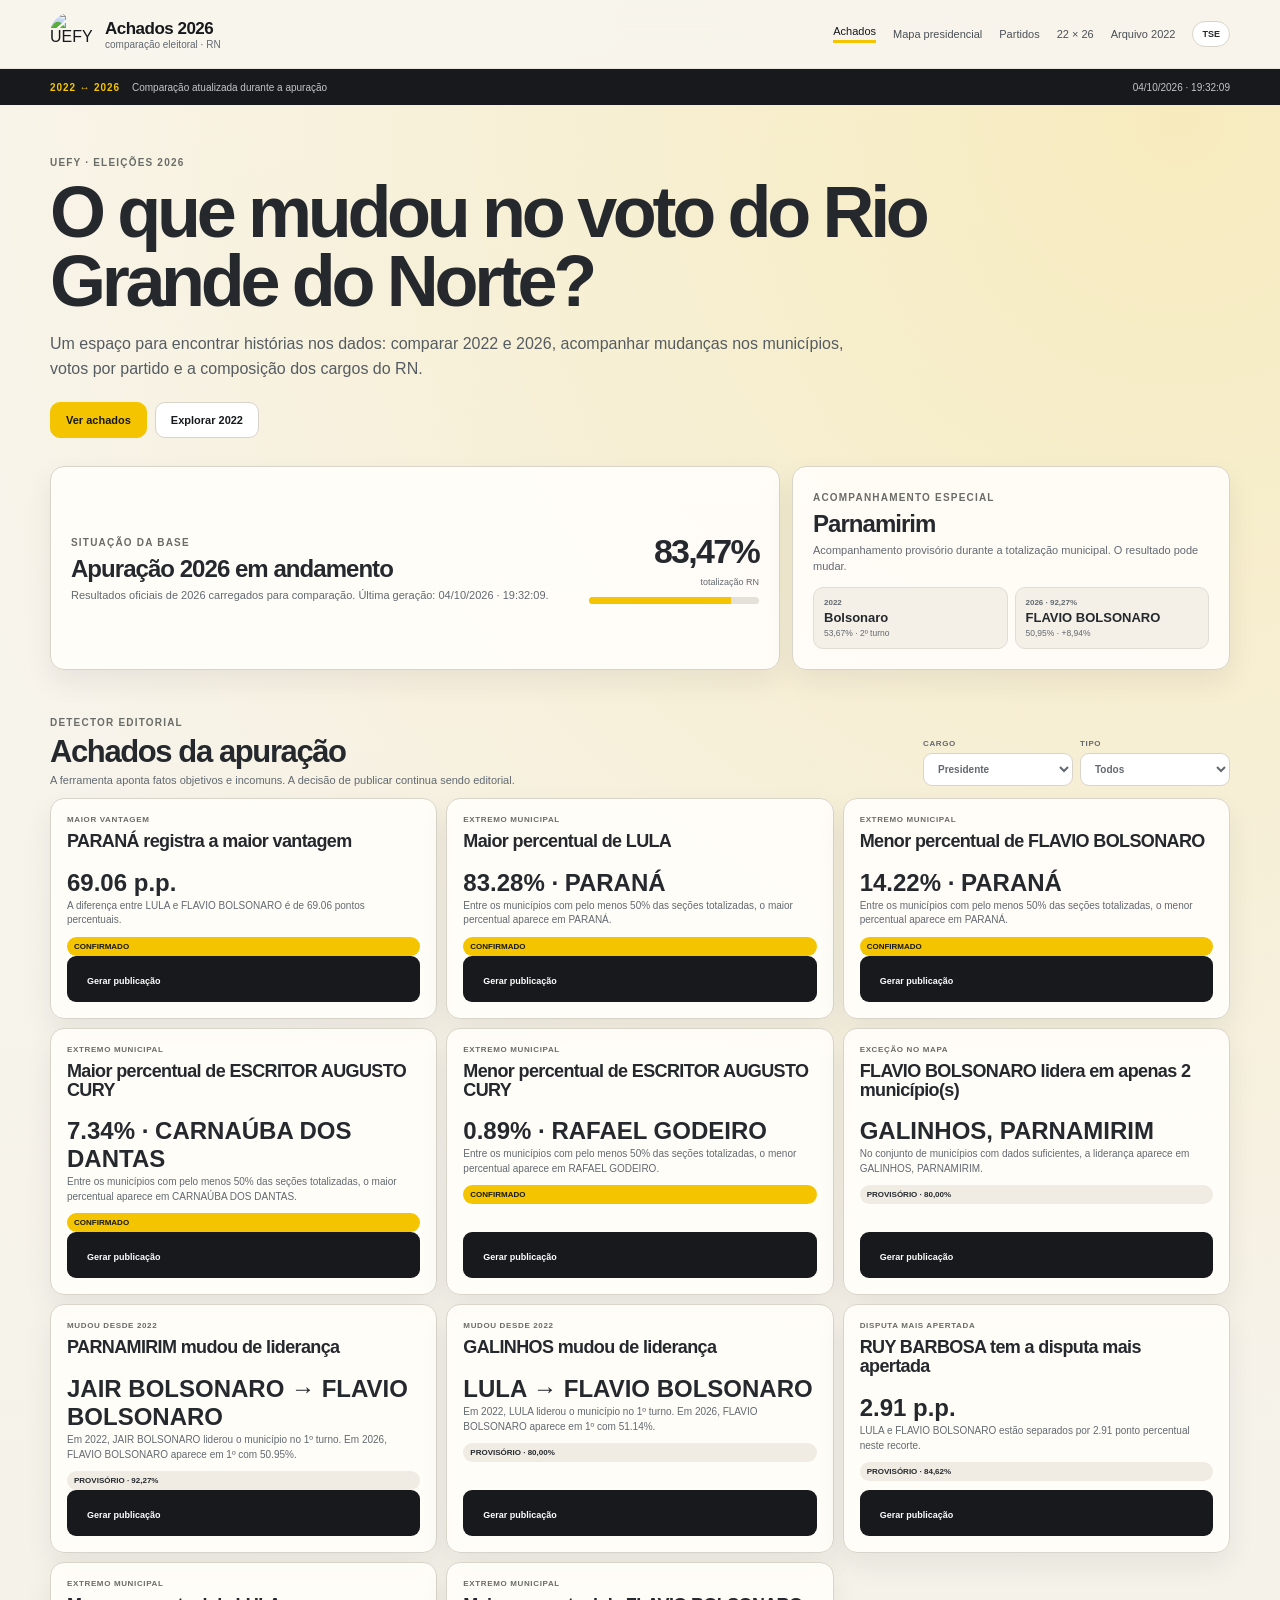
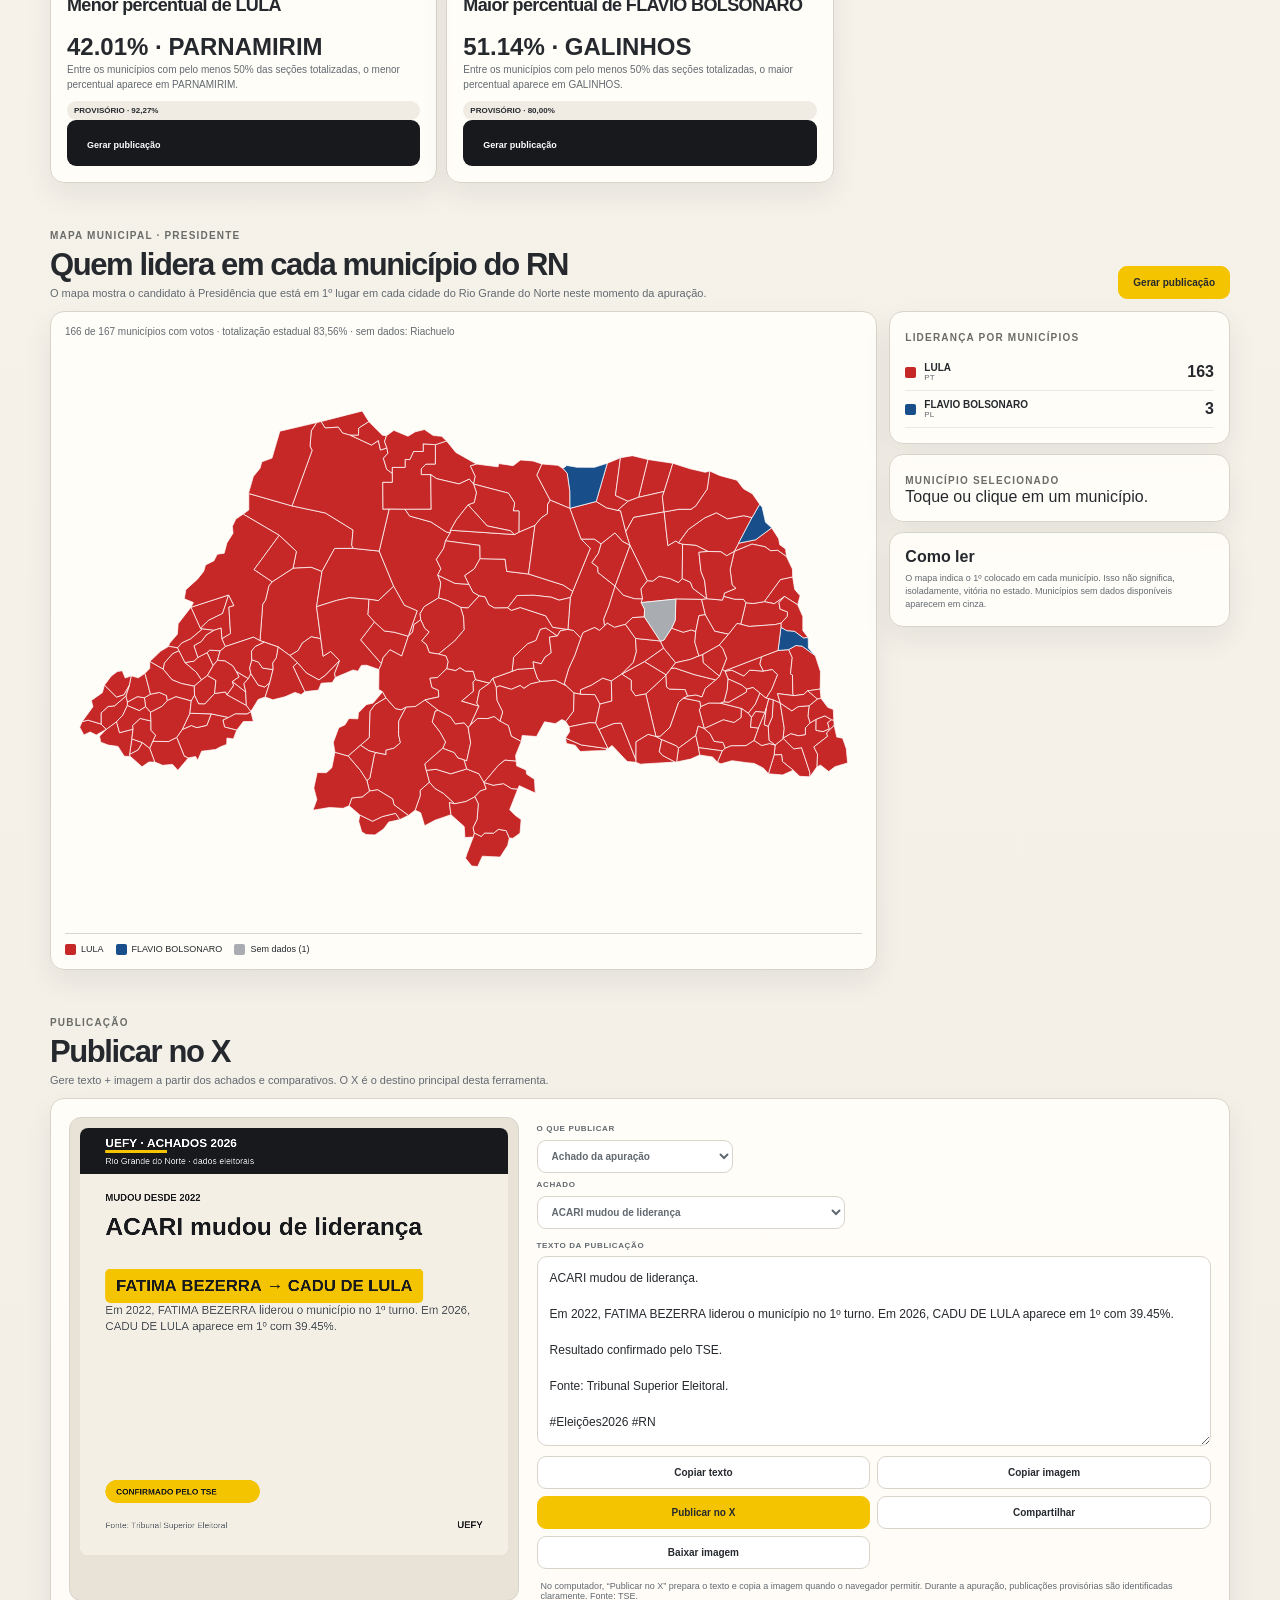
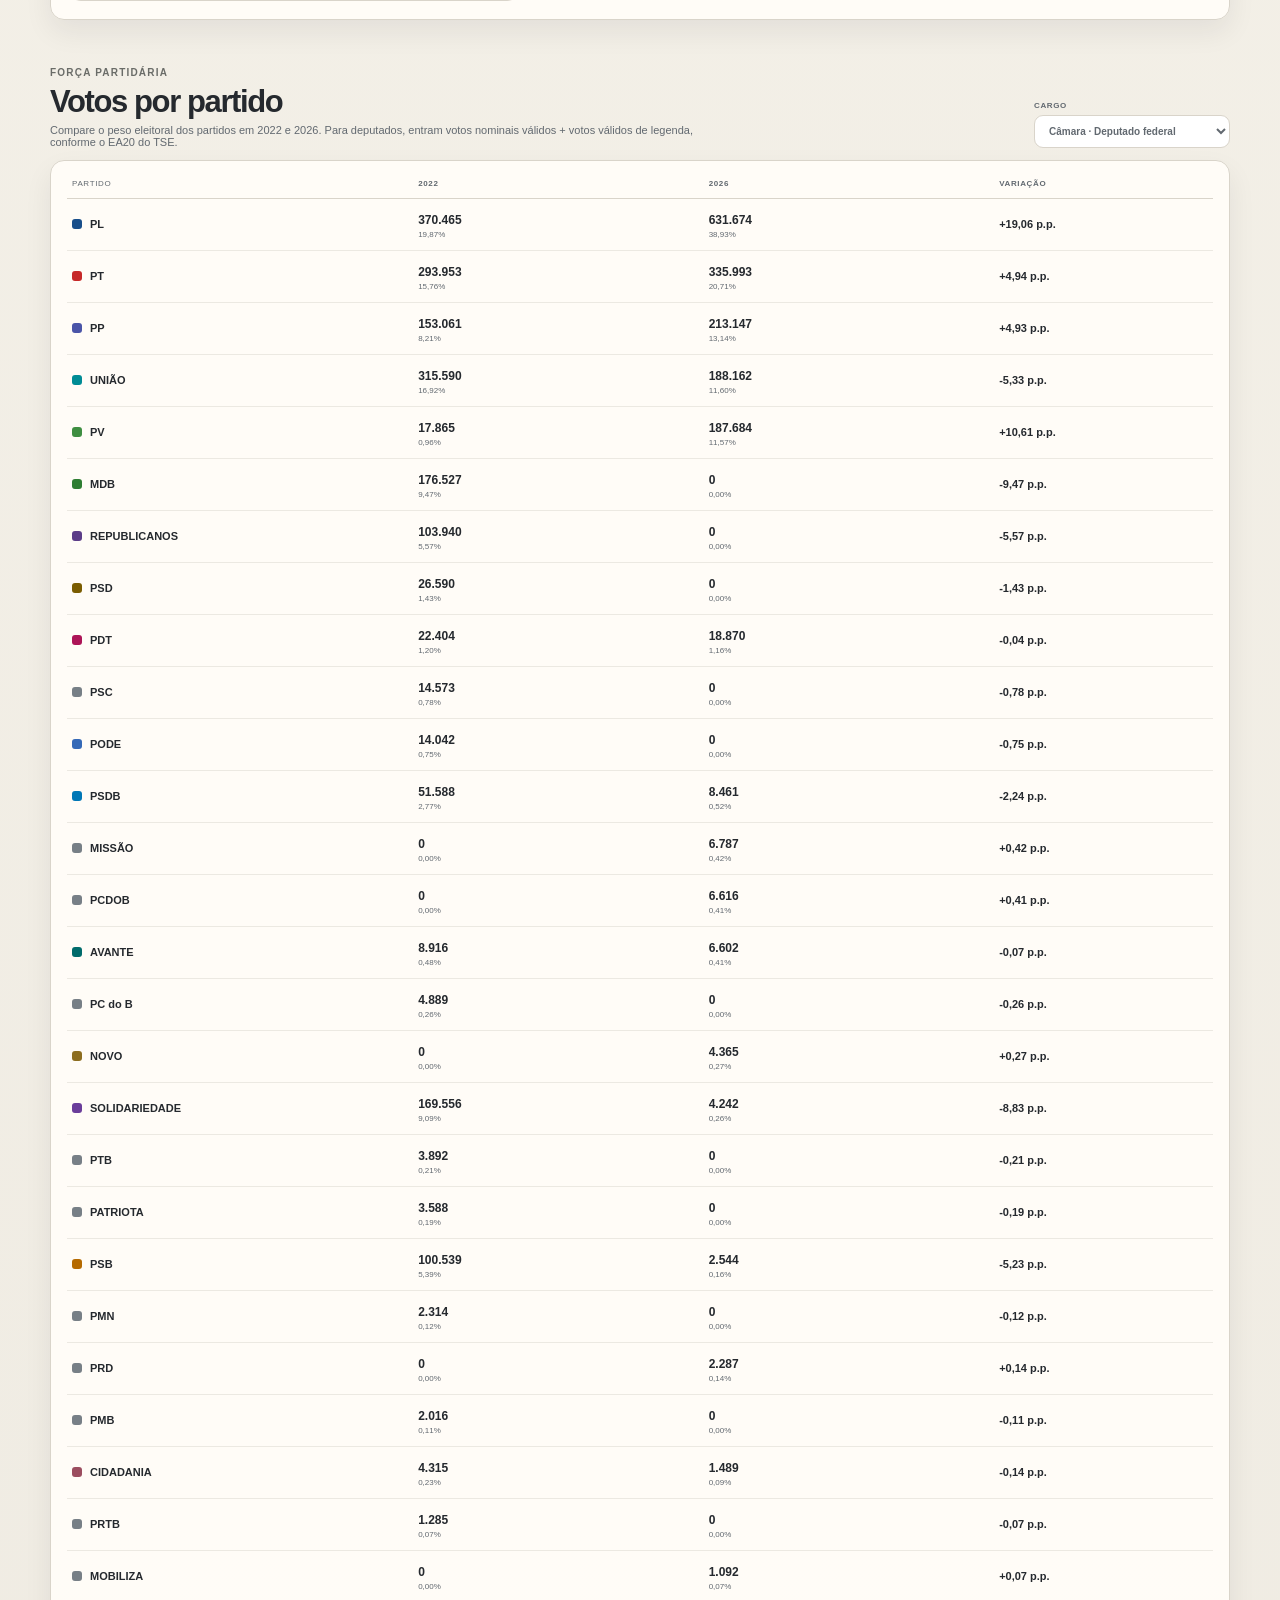
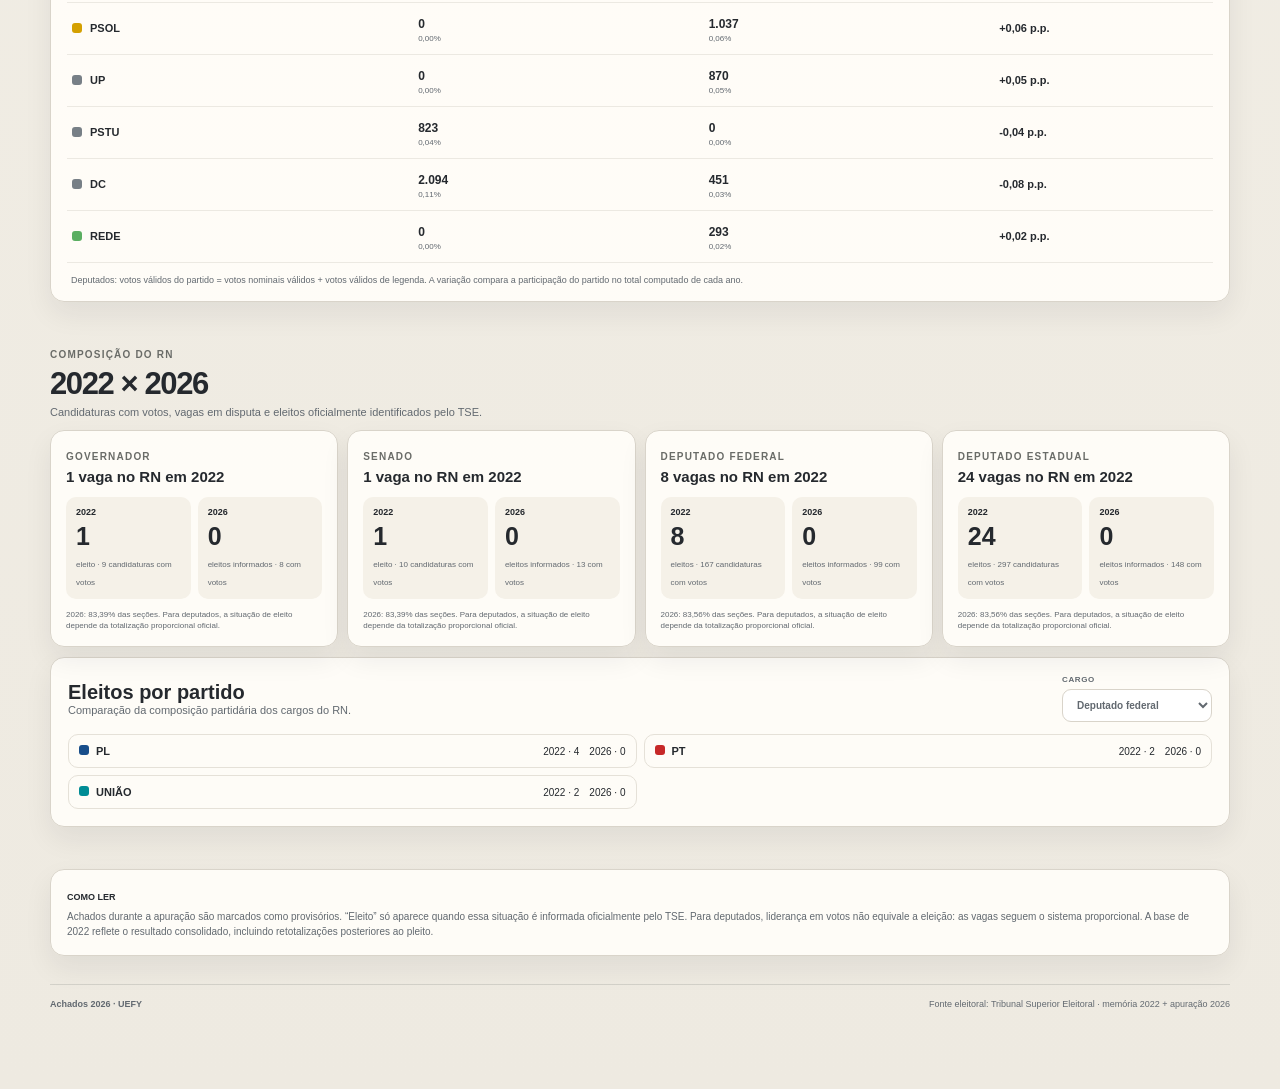
==== index.html @ 6134142a "Atualiza versão da correção do mapa presidencial" ====
<!doctype html><html lang="pt-BR"><head><meta charset="utf-8"><meta name="viewport" content="width=device-width,initial-scale=1,viewport-fit=cover"><meta name="theme-color" content="#f5c400"><title>Achados 2026 | UEFY</title><link rel="stylesheet" href="achados.css?v=20261004-1939"></head><body>
<header class="topbar"><div class="wrap topbar-inner"><a class="brand" href="index.html"><img src="https://uefyerryeni.github.io/uefyerryeni-logo.png" alt="UEFY"><span><strong>Achados 2026</strong><small>comparação eleitoral · RN</small></span></a><nav><a class="active" href="#achados">Achados</a><a href="#mapa-presidente">Mapa presidencial</a><a href="#partidos">Partidos</a><a href="#comparar">22 × 26</a><a href="arquivo-2022.html">Arquivo 2022</a><span class="official">TSE</span></nav></div></header>
<div class="live-strip"><div class="wrap"><b>2022 ↔ 2026</b><span id="liveStripText">Memória eleitoral + resultados oficiais de 2026</span><span id="liveStamp">Aguardando apuração</span></div></div>
<main>
<section class="hero"><div class="wrap"><div class="eyebrow">UEFY · ELEIÇÕES 2026</div><h1>O que mudou no voto do Rio Grande do Norte?</h1><p>Um espaço para encontrar histórias nos dados: comparar 2022 e 2026, acompanhar mudanças nos municípios, votos por partido e a composição dos cargos do RN.</p><div class="hero-actions"><a class="primary" href="#achados">Ver achados</a><a href="arquivo-2022.html">Explorar 2022</a></div></div></section>
<section class="wrap status-grid"><article class="card status-main"><div><span class="kicker">SITUAÇÃO DA BASE</span><h2 id="statusTitle">Preparado para a apuração</h2><p id="statusText">Os dados de 2022 já estão disponíveis. A camada de 2026 será preenchida automaticamente com a divulgação oficial do TSE.</p></div><div class="progress-box"><strong id="progressValue">0%</strong><span>totalização RN</span><i><b id="progressBar"></b></i></div></article><article class="card parnamirim"><span class="kicker">ACOMPANHAMENTO ESPECIAL</span><h2>Parnamirim</h2><p id="parnamirimText">Em 2022, foi a exceção no mapa presidencial do RN. Em 2026, este painel vai mostrar automaticamente se o padrão mudou.</p><div id="parnamirimCompare" class="mini-compare"><span><b>2022</b><strong>Bolsonaro</strong><small>53,67% · 2º turno</small></span><span><b>2026</b><strong>—</strong><small>Aguardando votos</small></span></div></article></section>
<section class="wrap section" id="achados"><div class="section-head"><div><span class="eyebrow">DETECTOR EDITORIAL</span><h2>Achados da apuração</h2><p>A ferramenta aponta fatos objetivos e incomuns. A decisão de publicar continua sendo editorial.</p></div><div class="controls"><label>Cargo<select id="findingOffice"><option value="pres">Presidente</option><option value="gov">Governador</option></select></label><label>Tipo<select id="findingType"><option value="all">Todos</option><option value="change">Mudou desde 2022</option><option value="exception">Exceção</option><option value="closest">Mais apertada</option><option value="widest">Maior vantagem</option><option value="extreme">Extremos</option></select></label></div></div><div id="findings" class="findings"><article class="card empty"><b>Os achados de 2026 aparecem aqui a partir da apuração.</b><span>Enquanto isso, o arquivo de 2022 permanece disponível para exploração.</span></article></div></section>
<section class="wrap section" id="mapa-presidente"><div class="section-head"><div><span class="eyebrow">MAPA MUNICIPAL · PRESIDENTE</span><h2>Quem lidera em cada município do RN</h2><p>O mapa mostra o candidato à Presidência que está em 1º lugar em cada cidade do Rio Grande do Norte neste momento da apuração.</p></div><button id="publishPresidentMap" class="map-publish-btn">Gerar publicação</button></div><div class="pres-map-layout"><article class="card pres-map-card"><div id="presMapStatus" class="pres-map-status">Carregando dados municipais do TSE…</div><svg id="presidentRnMap" viewBox="0 0 760 560" aria-label="Mapa presidencial por município do Rio Grande do Norte"></svg><div id="presMapLegend" class="pres-map-legend"></div></article><aside class="pres-map-side"><article class="card"><span class="kicker">LIDERANÇA POR MUNICÍPIOS</span><div id="presMunicipalityCounts" class="pres-counts"></div></article><article class="card"><span class="kicker">MUNICÍPIO SELECIONADO</span><div id="presMunicipalityDetail" class="pres-detail">Toque ou clique em um município.</div></article><article class="card pres-note"><b>Como ler</b><p>O mapa indica o 1º colocado em cada município. Isso não significa, isoladamente, vitória no estado. Municípios sem dados disponíveis aparecem em cinza.</p></article></aside></div></section><section class="wrap section" id="publicar"><div class="section-head"><div><span class="eyebrow">PUBLICAÇÃO</span><h2>Publicar no X</h2><p>Gere texto + imagem a partir dos achados e comparativos. O X é o destino principal desta ferramenta.</p></div></div><div class="card publish-panel"><div class="publish-preview"><canvas id="findingCanvas" width="1080" height="1080"></canvas></div><div class="publish-editor"><label class="solo-control">O que publicar<select id="publishKind"><option value="finding">Achado da apuração</option><option value="presmap">Mapa · Presidente por município</option><option value="party">Votos por partido</option><option value="office">2022 × 2026</option><option value="elected">Eleitos por partido</option></select></label><label class="solo-control publish-source" id="publishFindingField">Achado<select id="publishFinding"><option value="">Aguardando achados de 2026</option></select></label><label class="solo-control publish-source" id="publishPartyField" hidden>Partido<select id="publishParty"></select></label><label class="solo-control publish-source" id="publishOfficeField" hidden>Cargo<select id="publishOffice"><option value="gov">Governador</option><option value="sen">Senado</option><option value="depf">Deputado federal</option><option value="depe">Deputado estadual</option></select></label><label class="solo-control publish-source" id="publishElectedField" hidden>Partido<select id="publishElectedParty"></select></label><label class="publish-label">Texto da publicação<textarea id="findingPostText" readonly>Aguardando um achado oficial de 2026.</textarea></label><div class="publish-actions"><button id="copyFindingText">Copiar texto</button><button id="copyFindingImage">Copiar imagem</button><button class="primary" id="openFindingX">Publicar no X</button><button id="shareFinding">Compartilhar</button><button id="downloadFindingImage">Baixar imagem</button></div><p class="method">No computador, “Publicar no X” prepara o texto e copia a imagem quando o navegador permitir. Durante a apuração, publicações provisórias são identificadas claramente. Fonte: TSE.</p></div></div></section>
<section class="wrap section" id="partidos"><div class="section-head"><div><span class="eyebrow">FORÇA PARTIDÁRIA</span><h2>Votos por partido</h2><p>Compare o peso eleitoral dos partidos em 2022 e 2026. Para deputados, entram votos nominais válidos + votos válidos de legenda, conforme o EA20 do TSE.</p></div><label class="solo-control">Cargo<select id="partyOffice"><option value="depf">Câmara · Deputado federal</option><option value="depe">Assembleia · Deputado estadual</option><option value="sen">Senado</option><option value="gov">Governador</option></select></label></div><div class="card party-panel"><div class="year-head"><span>PARTIDO</span><b>2022</b><b>2026</b><b>VARIAÇÃO</b></div><div id="partyRows" class="party-rows"><div class="loading">Carregando base histórica…</div></div><p class="method" id="partyMethod">Para cargos proporcionais, a comparação usa votos válidos do partido: nominais + legenda. Para cargos majoritários, soma os votos das candidaturas do partido.</p></div></section>
<section class="wrap section" id="comparar"><div class="section-head"><div><span class="eyebrow">COMPOSIÇÃO DO RN</span><h2>2022 × 2026</h2><p>Candidaturas com votos, vagas em disputa e eleitos oficialmente identificados pelo TSE.</p></div></div><div id="officeCompare" class="office-grid"></div><div class="card elected-parties"><div class="section-head compact"><div><h3>Eleitos por partido</h3><p>Comparação da composição partidária dos cargos do RN.</p></div><label class="solo-control">Cargo<select id="electedOffice"><option value="depf">Deputado federal</option><option value="depe">Deputado estadual</option><option value="sen">Senado</option><option value="gov">Governador</option></select></label></div><div id="electedPartyRows" class="elected-rows"></div></div></section>
<section class="wrap section methodology"><div class="card"><b>COMO LER</b><p>Achados durante a apuração são marcados como provisórios. “Eleito” só aparece quando essa situação é informada oficialmente pelo TSE. Para deputados, liderança em votos não equivale a eleição: as vagas seguem o sistema proporcional. A base de 2022 reflete o resultado consolidado, incluindo retotalizações posteriores ao pleito.</p></div></section>
</main><footer><div class="wrap"><strong>Achados 2026 · UEFY</strong><span>Fonte eleitoral: Tribunal Superior Eleitoral · memória 2022 + apuração 2026</span></div></footer><nav class="mobile-dock"><a href="#achados">Achados</a><a href="#mapa-presidente">Mapa</a><a href="#publicar">Publicar</a><a href="#partidos">Partidos</a><a href="#comparar">22×26</a></nav><button id="toTop" class="to-top">↑</button><script src="achados.js?v=20261004-1952"></script></body></html>
---- achados.css ----
:root{--yellow:#f5c400;--ink:#17191c;--text:#25292e;--muted:#626970;--bg:#eeeae1;--surface:#fffdf8;--soft:#f6f2e9;--rule:#d9d4ca;--shadow:0 12px 28px rgba(25,31,38,.07);--radius:14px}*{box-sizing:border-box}html{scroll-behavior:smooth}body{margin:0;font-family:Inter,ui-sans-serif,-apple-system,BlinkMacSystemFont,"Segoe UI",Roboto,Arial,sans-serif;color:var(--text);background:radial-gradient(circle at 92% 2%,rgba(245,196,0,.2),transparent 22%),linear-gradient(180deg,#f8f5ed 0%,#eeeae1 100%)}button,select{font:inherit;color:inherit}.wrap{width:min(1180px,calc(100% - 32px));margin:auto}.card{background:rgba(255,253,248,.97);border:1px solid var(--rule);border-radius:var(--radius);box-shadow:var(--shadow)}.topbar{position:sticky;top:0;z-index:50;background:rgba(248,245,237,.94);backdrop-filter:blur(18px);border-bottom:1px solid #17191c14}.topbar-inner{height:68px;display:flex;align-items:center;gap:20px}.brand{display:flex;align-items:center;gap:11px;text-decoration:none;color:var(--ink)}.brand img{width:44px;height:44px;border-radius:50%}.brand strong{display:block;font-size:17px;letter-spacing:-.03em}.brand small{display:block;font-size:10px;color:var(--muted)}nav{margin-left:auto;display:flex;align-items:center;gap:17px}nav a{font-size:11px;color:#4b5056;text-decoration:none}nav a.active{color:var(--ink);box-shadow:inset 0 -3px 0 var(--yellow);padding-bottom:6px}.official{font-size:9px;font-weight:800;border:1px solid var(--rule);background:#fff;border-radius:99px;padding:7px 9px}.live-strip{background:var(--ink);color:#fff}.live-strip .wrap{min-height:36px;display:flex;align-items:center;gap:12px;font-size:10px}.live-strip b{color:var(--yellow);letter-spacing:.09em}.live-strip span{opacity:.75}.live-strip #liveStamp{margin-left:auto}.hero{padding:52px 0 28px}.eyebrow,.kicker{font-size:10px;font-weight:800;letter-spacing:.12em;color:#6a6c68}.hero h1{font-size:clamp(42px,6vw,72px);line-height:.96;letter-spacing:-.06em;max-width:970px;margin:10px 0 15px;font-weight:680}.hero p{max-width:820px;font-size:16px;line-height:1.55;color:#555c61}.hero-actions{display:flex;gap:8px;margin-top:20px}.hero-actions a{border:1px solid var(--rule);background:#fff;padding:11px 15px;border-radius:10px;text-decoration:none;color:var(--ink);font-size:11px;font-weight:800}.hero-actions a.primary{background:var(--yellow);border-color:var(--yellow)}.status-grid{display:grid;grid-template-columns:1.25fr .75fr;gap:12px}.status-main,.parnamirim{padding:20px}.status-main{display:flex;justify-content:space-between;gap:20px;align-items:center}.status-main h2,.parnamirim h2{margin:5px 0 4px;font-size:24px;letter-spacing:-.04em}.status-main p,.parnamirim p{font-size:11px;line-height:1.5;color:var(--muted);margin:0;max-width:650px}.progress-box{text-align:right;min-width:170px}.progress-box strong{display:block;font-size:34px;letter-spacing:-.05em}.progress-box span{font-size:9px;color:var(--muted)}.progress-box i{display:block;width:170px;height:7px;background:#e5e1d8;border-radius:99px;margin-top:8px;overflow:hidden}.progress-box i b{display:block;height:100%;width:0;background:var(--yellow)}.mini-compare{display:grid;grid-template-columns:1fr 1fr;gap:7px;margin-top:12px}.mini-compare span{background:#f4f0e7;border:1px solid #e1ddd4;border-radius:10px;padding:10px}.mini-compare b,.mini-compare strong,.mini-compare small{display:block}.mini-compare b{font-size:8px;color:var(--muted)}.mini-compare strong{font-size:13px;margin:3px 0}.mini-compare small{font-size:8.5px;color:var(--muted)}.section{padding-top:42px}.section-head{display:flex;justify-content:space-between;align-items:end;gap:18px;margin-bottom:12px}.section-head h2{font-size:31px;letter-spacing:-.045em;margin:4px 0}.section-head p{font-size:11px;color:var(--muted);margin:0;max-width:680px}.controls{display:flex;gap:7px}.controls label,.solo-control{font-size:8px;font-weight:800;letter-spacing:.08em;text-transform:uppercase;color:var(--muted)}.controls select,.solo-control select{display:block;margin-top:5px;border:1px solid var(--rule);background:#fff;border-radius:9px;padding:9px 10px;font-size:10px;font-weight:700;text-transform:none;letter-spacing:0;min-width:150px}.findings{display:grid;grid-template-columns:repeat(3,1fr);gap:9px}.finding,.findings .empty{padding:16px;min-height:155px}.findings .empty{grid-column:1/-1;display:flex;flex-direction:column;justify-content:center}.findings .empty b{font-size:18px}.findings .empty span{font-size:11px;color:var(--muted);margin-top:5px}.finding .tag{font-size:8px;font-weight:850;letter-spacing:.08em;color:#6a6c68}.finding h3{font-size:18px;line-height:1.05;letter-spacing:-.035em;margin:8px 0}.finding p{font-size:10px;color:var(--muted);line-height:1.45;margin:0}.finding .value{display:block;font-size:24px;font-weight:800;margin:10px 0 2px}.finding .state{display:inline-block;margin-top:9px;font-size:8px;font-weight:800;border-radius:99px;padding:5px 7px;background:#f0ece3}.finding .state.confirmed{background:var(--yellow);color:var(--ink)}.party-panel{padding:10px 16px 16px}.year-head,.party-row{display:grid;grid-template-columns:minmax(110px,1.2fr) 1fr 1fr .75fr;gap:12px;align-items:center}.year-head{padding:8px 5px 10px;border-bottom:1px solid var(--rule);font-size:8px;color:var(--muted);letter-spacing:.08em}.party-row{padding:11px 5px;border-bottom:1px solid #ece9e2}.party-name{display:flex;align-items:center;gap:8px;font-size:11px;font-weight:800}.party-dot{width:10px;height:10px;border-radius:3px;background:#777}.vote-cell strong{font-size:12px}.vote-cell small{display:block;font-size:8px;color:var(--muted);margin-top:2px}.delta{font-size:11px;font-weight:800}.delta.muted{color:#8a9096}.method{font-size:9px;color:var(--muted);margin:12px 4px 0}.loading{padding:24px 5px;font-size:11px;color:var(--muted)}.office-grid{display:grid;grid-template-columns:repeat(4,1fr);gap:9px}.office-card{padding:15px}.office-card h3{font-size:15px;margin:4px 0 12px}.year-pair{display:grid;grid-template-columns:1fr 1fr;gap:7px}.year-pair>div{background:#f5f1e8;border-radius:10px;padding:10px}.year-pair b{display:block;font-size:9px}.year-pair strong{display:block;font-size:25px;margin:5px 0 2px}.year-pair small{font-size:8px;color:var(--muted)}.office-card .footnote{font-size:8px;color:var(--muted);margin:10px 0 0;line-height:1.4}.elected-parties{padding:17px;margin-top:10px}.section-head.compact{align-items:center}.section-head.compact h3{font-size:20px;margin:0}.elected-rows{display:grid;grid-template-columns:repeat(2,1fr);gap:7px}.elected-row{display:grid;grid-template-columns:1fr auto auto;gap:10px;align-items:center;border:1px solid #e5e1d8;border-radius:10px;padding:10px}.elected-row strong{font-size:11px}.elected-row span{font-size:10px}.elected-row small{font-size:8px;color:var(--muted)}.methodology .card{padding:16px}.methodology b{font-size:9px}.methodology p{font-size:10px;line-height:1.5;color:var(--muted);margin:5px 0 0}footer{padding:28px 0 80px}footer .wrap{border-top:1px solid #17191c1f;padding-top:14px;display:flex;justify-content:space-between;font-size:9px;color:var(--muted)}.mobile-dock{display:none}.to-top{position:fixed;right:14px;bottom:16px;width:44px;height:44px;border:1px solid #0002;border-radius:50%;background:var(--yellow);opacity:0;pointer-events:none}.to-top.show{opacity:1;pointer-events:auto}@media(max-width:900px){.status-grid{grid-template-columns:1fr}.findings{grid-template-columns:repeat(2,1fr)}.office-grid{grid-template-columns:repeat(2,1fr)}}@media(max-width:700px){.wrap{width:calc(100% - 18px)}.topbar nav a{display:none}.hero{padding-top:34px}.hero h1{font-size:43px}.section-head{display:block}.controls{margin-top:12px}.controls label{flex:1}.controls select{width:100%;min-width:0}.solo-control{display:block;margin-top:12px}.solo-control select{width:100%}.findings{grid-template-columns:1fr}.office-grid{grid-template-columns:1fr 1fr}.elected-rows{grid-template-columns:1fr}.live-strip #liveStamp{display:none}.mobile-dock{position:fixed;z-index:45;left:8px;right:8px;bottom:8px;display:grid;grid-template-columns:repeat(4,1fr);background:rgba(23,25,28,.95);border-radius:14px;padding:5px}.mobile-dock a{color:#fff;text-decoration:none;text-align:center;padding:9px 3px;font-size:9px}.to-top{bottom:62px}}@media(max-width:500px){.hero h1{font-size:36px}.hero p{font-size:13px}.status-main{display:block}.progress-box{text-align:left;margin-top:14px}.progress-box i{width:100%}.mini-compare{grid-template-columns:1fr 1fr}.year-head,.party-row{grid-template-columns:1fr 1fr 1fr}.year-head b:last-child,.party-row .delta{display:none}.office-grid{grid-template-columns:1fr}.brand small{display:none}footer .wrap{display:block}footer span{display:block;margin-top:5px}}
/* Publicador editorial Achados 2026 */
.finding{display:flex;flex-direction:column}.finding .publish-finding{margin-top:auto;padding-top:10px}.publish-finding{border:0;background:var(--ink);color:#fff;border-radius:9px;padding:8px 10px;font-size:9px;font-weight:800;cursor:pointer}.publish-finding:hover{transform:translateY(-1px)}.publish-panel{display:grid;grid-template-columns:minmax(280px,.8fr) minmax(0,1.2fr);gap:18px;padding:18px}.publish-preview{background:#e8e2d7;border:1px solid var(--rule);border-radius:12px;padding:10px}.publish-preview canvas{display:block;width:100%;height:auto;background:#fff;border-radius:8px}.publish-editor{min-width:0}.publish-label{display:block;margin-top:12px;font-size:8px;font-weight:800;letter-spacing:.08em;text-transform:uppercase;color:var(--muted)}.publish-label textarea{display:block;width:100%;min-height:190px;margin-top:6px;resize:vertical;border:1px solid var(--rule);border-radius:10px;background:#fff;padding:12px;font:12px/1.5 Inter,ui-sans-serif,-apple-system,BlinkMacSystemFont,"Segoe UI",Roboto,Arial,sans-serif;color:var(--text);text-transform:none;letter-spacing:0}.publish-actions{display:grid;grid-template-columns:repeat(2,1fr);gap:7px;margin-top:10px}.publish-actions button{border:1px solid var(--rule);background:#fff;border-radius:9px;padding:10px;font-size:10px;font-weight:800;cursor:pointer}.publish-actions button.primary{background:var(--yellow);border-color:var(--yellow)}
@media(max-width:760px){.publish-panel{grid-template-columns:1fr}.publish-actions{grid-template-columns:1fr 1fr}.publish-finding{padding:10px 12px;font-size:10px}}
@media(max-width:500px){.publish-panel{padding:10px}.publish-actions{grid-template-columns:1fr}.publish-label textarea{min-height:165px}}

/* Mapa presidencial municipal */
.map-publish-btn{border:1px solid var(--yellow);background:var(--yellow);border-radius:9px;padding:10px 14px;font-size:10px;font-weight:800;cursor:pointer}
.pres-map-layout{display:grid;grid-template-columns:minmax(0,1.7fr) minmax(260px,.7fr);gap:12px}.pres-map-card{padding:14px}.pres-map-card svg{display:block;width:100%;height:auto;max-height:610px}.pres-map-status{font-size:10px;color:var(--muted);margin-bottom:8px}.pres-mun{stroke:#fff;stroke-width:.7;cursor:pointer;transition:opacity .15s,stroke-width .15s}.pres-mun:hover,.pres-mun.active{stroke:#17191c;stroke-width:2;opacity:.88}.pres-map-legend{display:flex;flex-wrap:wrap;gap:7px 12px;border-top:1px solid var(--rule);padding-top:10px}.pres-map-legend span{display:flex;align-items:center;gap:5px;font-size:9px}.pres-map-legend i,.pres-count-row i{width:11px;height:11px;border-radius:2px;flex:0 0 auto}.pres-map-side{display:grid;gap:10px;align-content:start}.pres-map-side>.card{padding:15px}.pres-counts{margin-top:9px}.pres-count-row{display:grid;grid-template-columns:auto 1fr auto;gap:8px;align-items:center;padding:8px 0;border-bottom:1px solid #ece9e2}.pres-count-row span b,.pres-count-row span small{display:block}.pres-count-row span b{font-size:10px}.pres-count-row span small{font-size:8px;color:var(--muted)}.pres-count-row strong{font-size:16px}.pres-detail h3{margin:8px 0 4px;font-size:20px}.pres-detail>strong{font-size:13px}.pres-detail p{font-size:10px;line-height:1.5;color:var(--muted)}.pres-detail small{font-size:8px;color:var(--muted)}.pres-note p{font-size:9px;line-height:1.45;color:var(--muted);margin:6px 0 0}
@media(max-width:850px){.pres-map-layout{grid-template-columns:1fr}.pres-map-side{grid-template-columns:1fr 1fr}.pres-note{grid-column:1/-1}}
@media(max-width:560px){.pres-map-side{grid-template-columns:1fr}.pres-note{grid-column:auto}.pres-map-card{padding:8px}.pres-map-card svg{min-height:330px}.map-publish-btn{width:100%;margin-top:10px}}
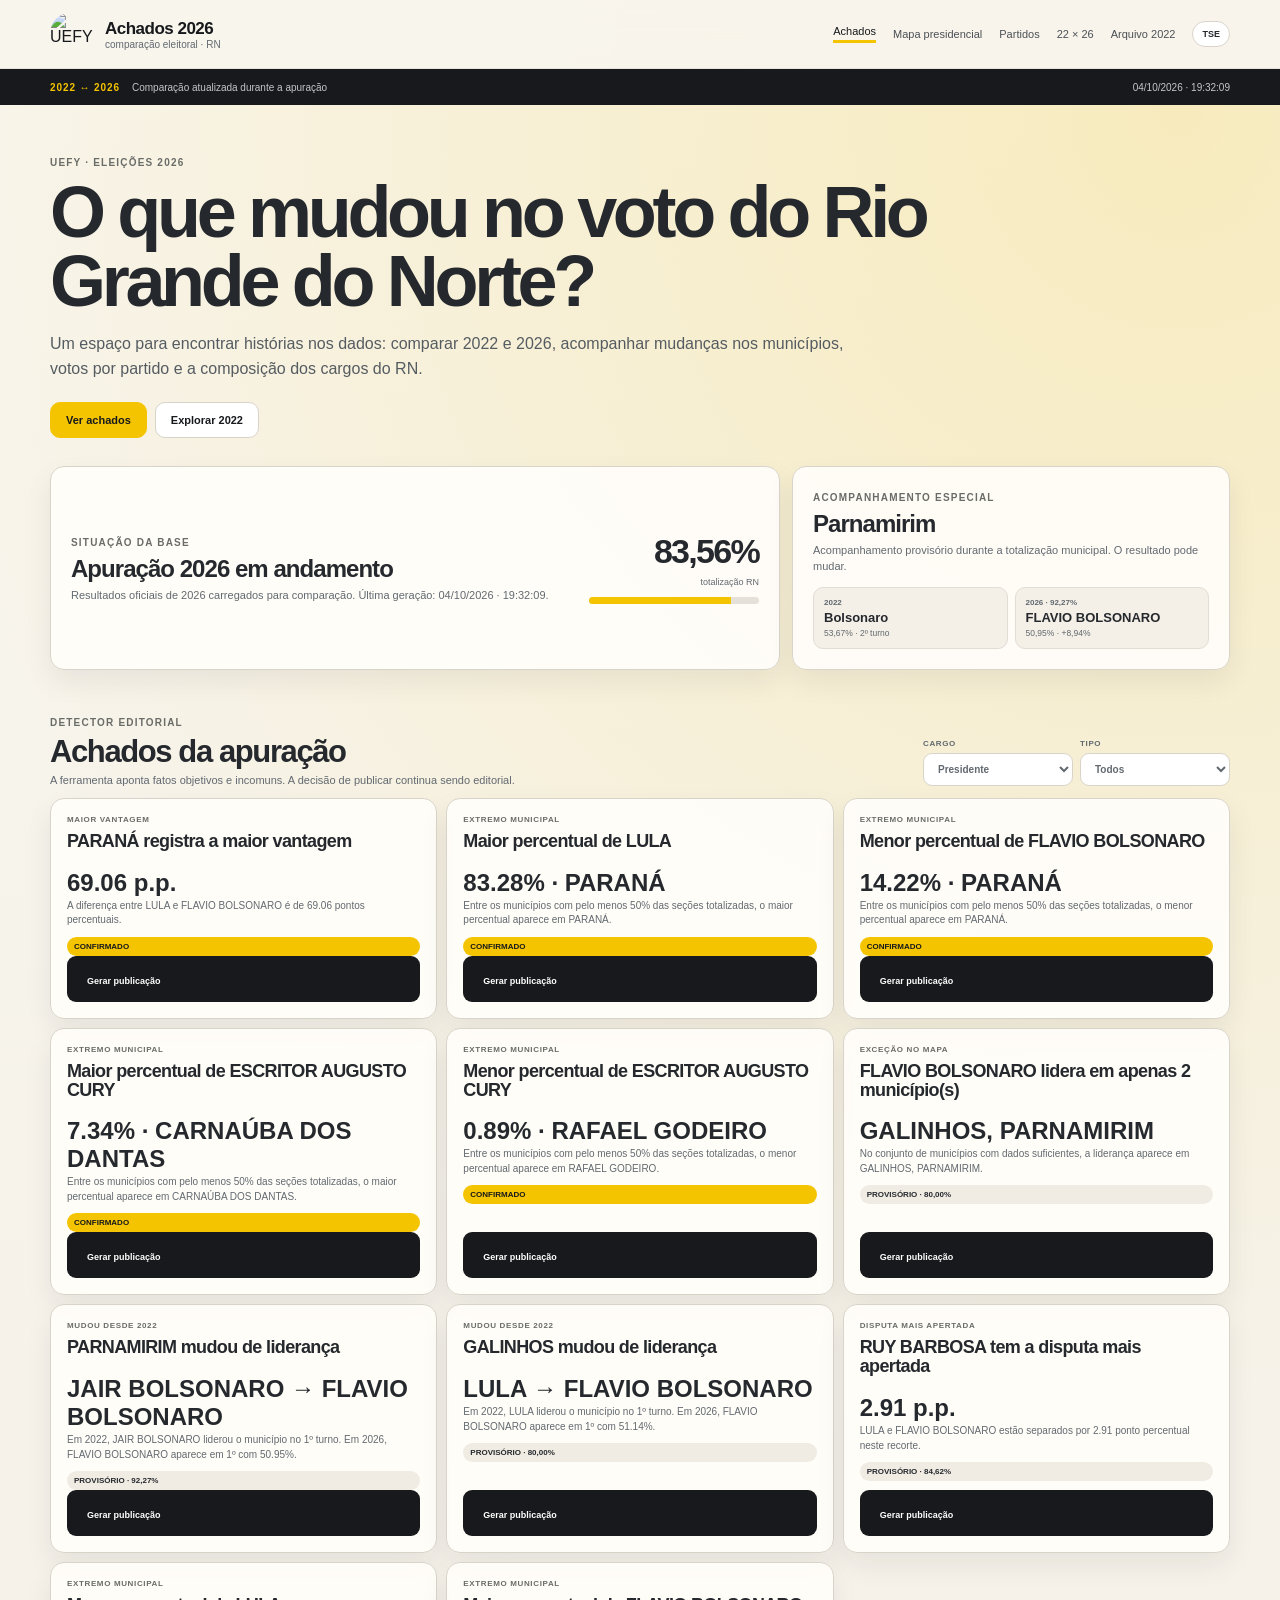
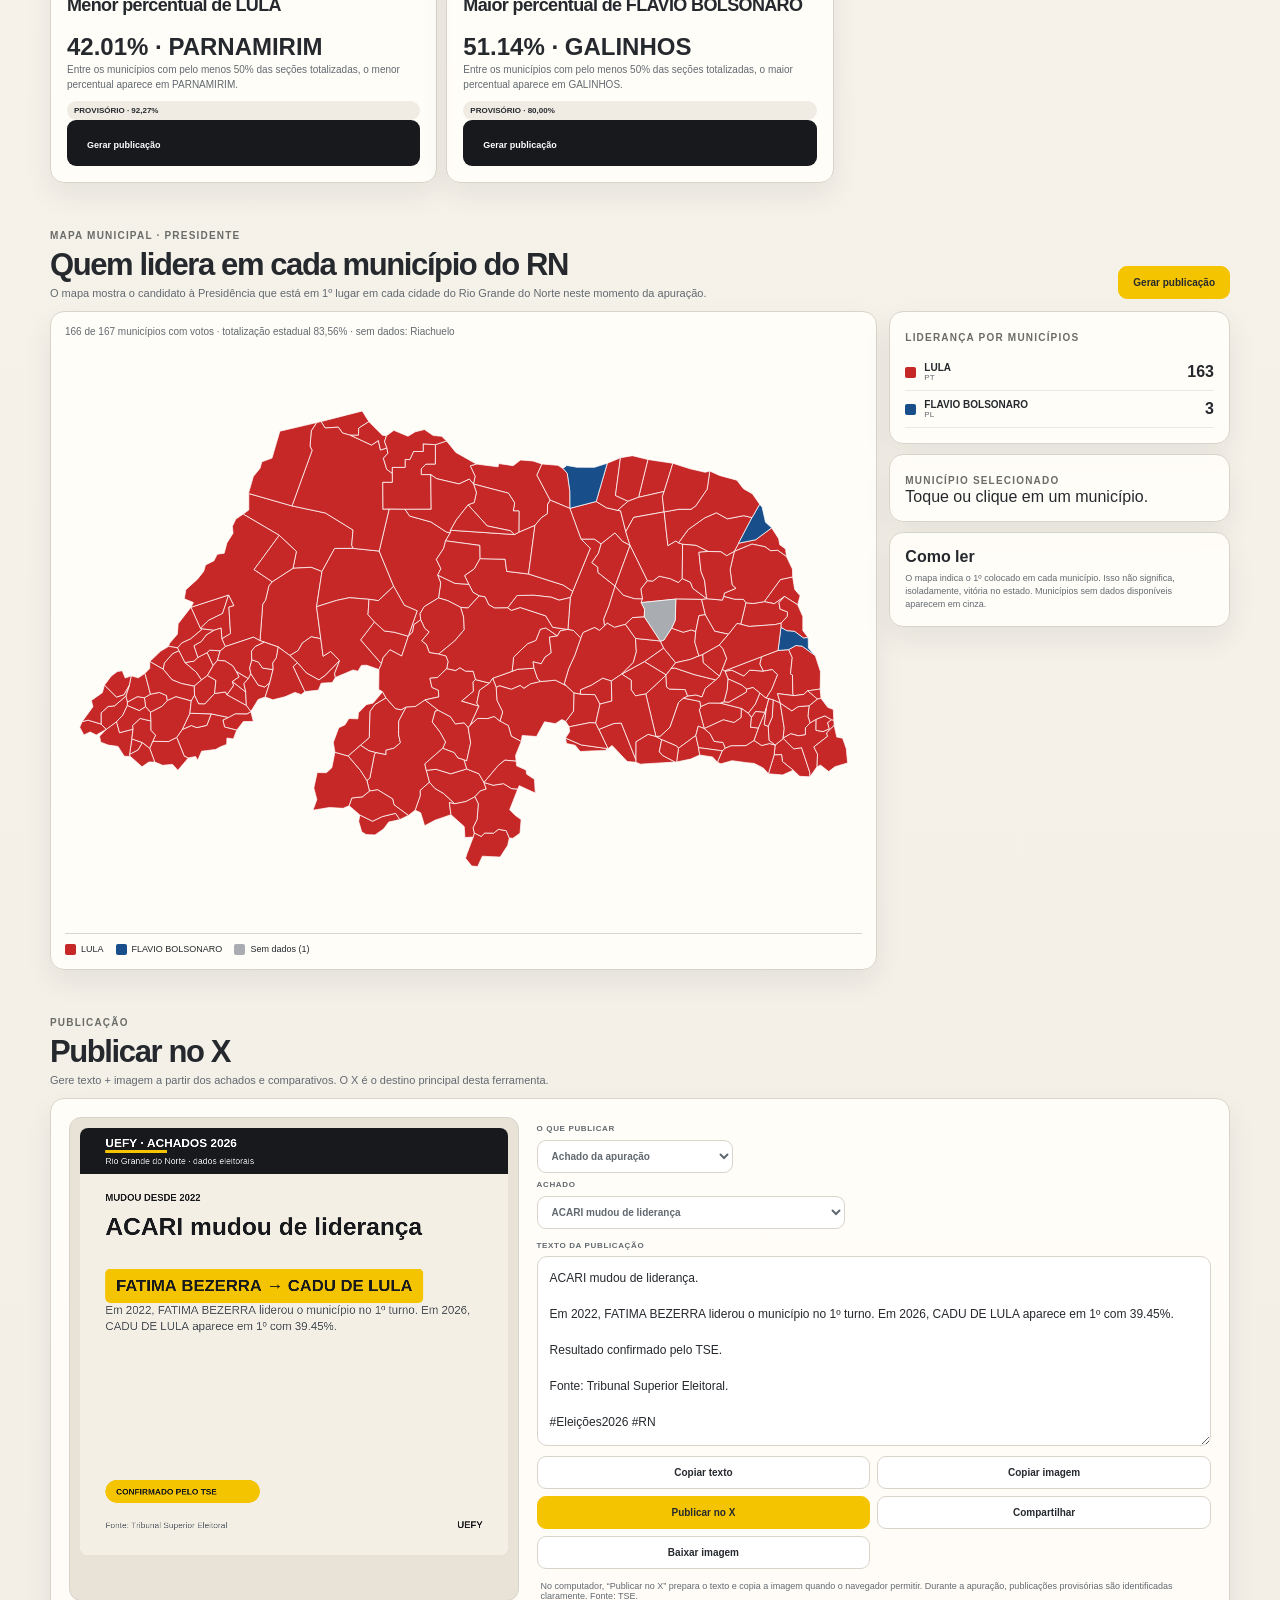
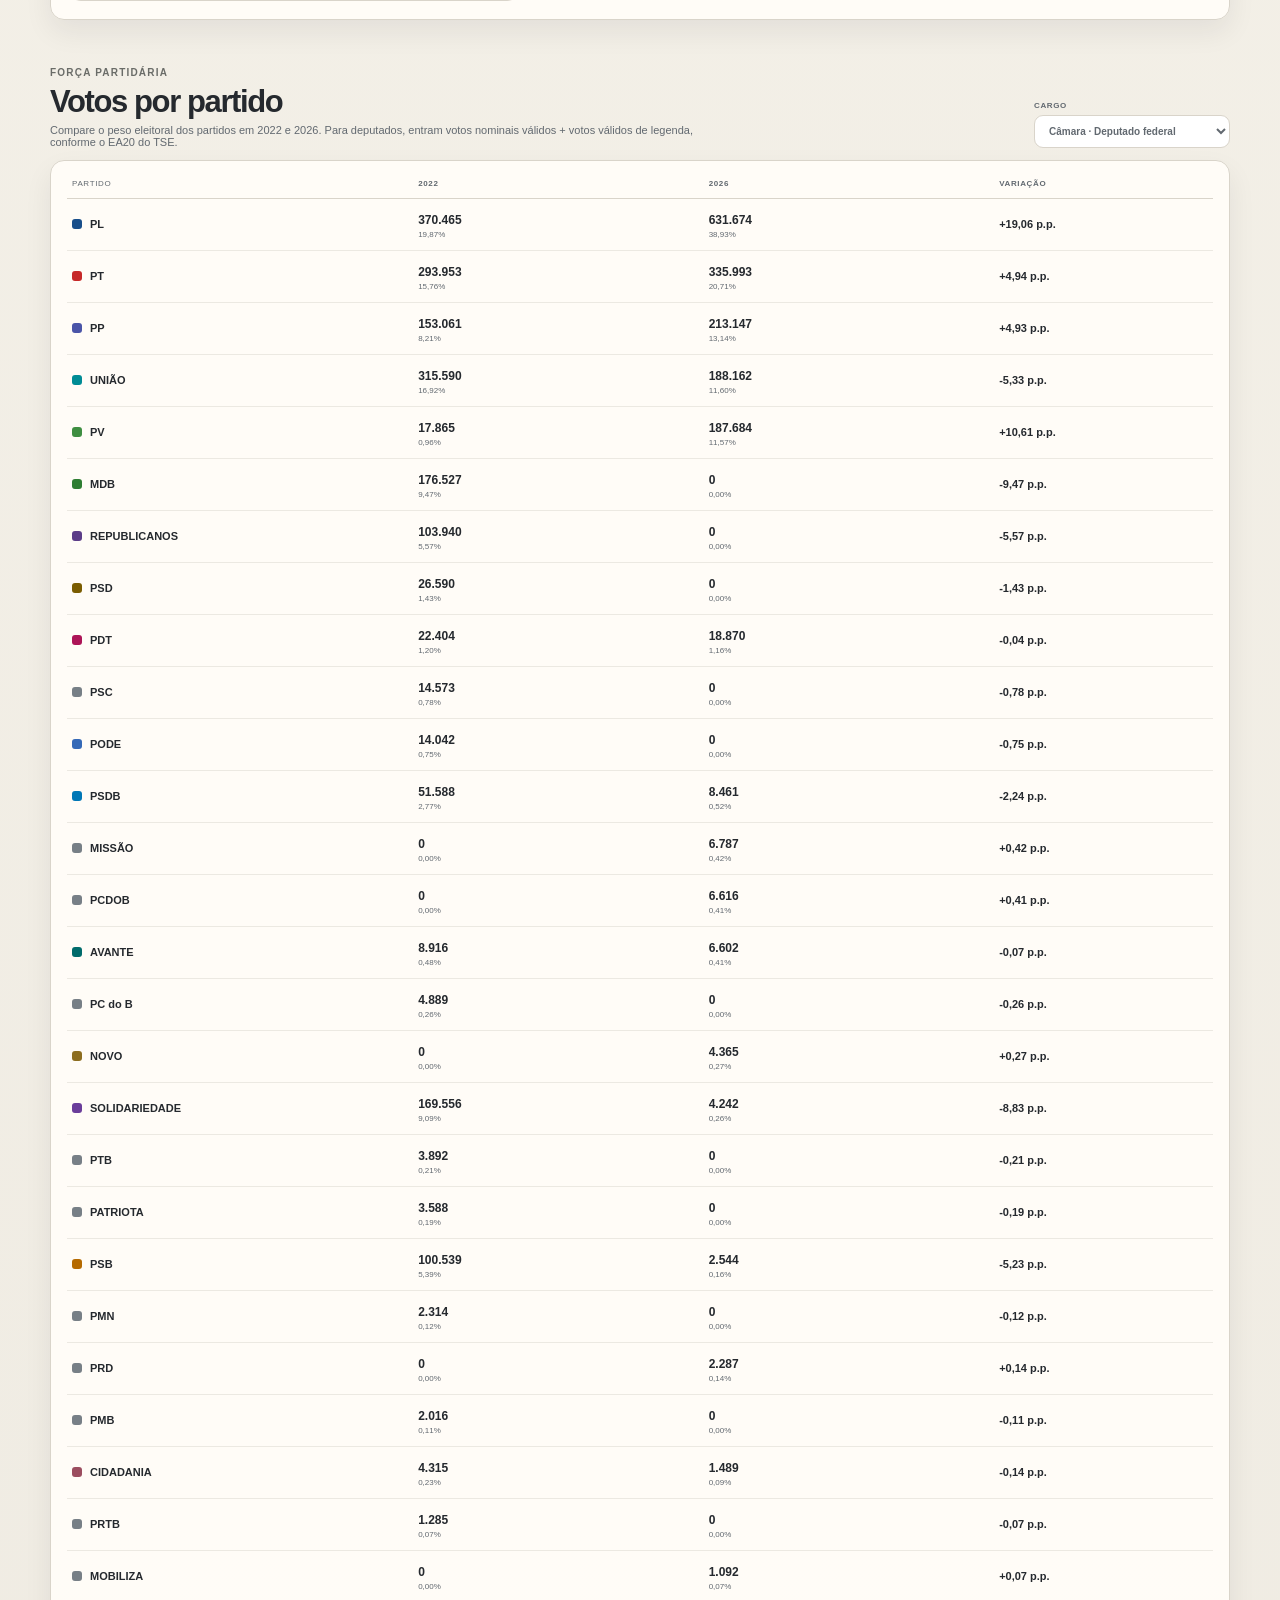
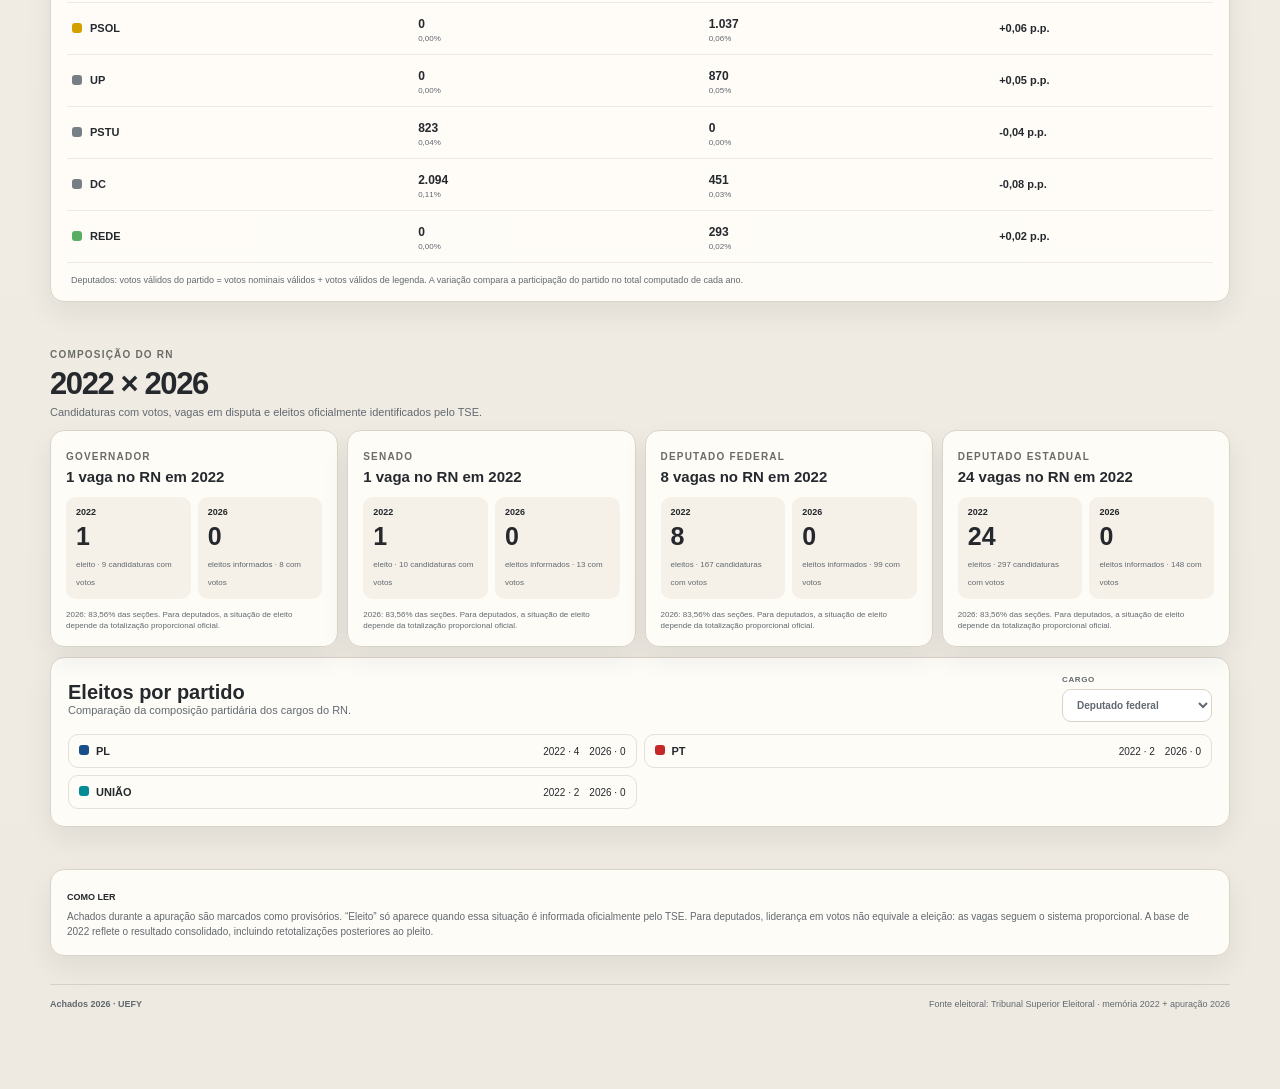
==== commit ea16cb04: "Atualiza cache do publicador do mapa" ====
--- a/index.html
+++ b/index.html
@@ -9,4 +9,4 @@
 <section class="wrap section" id="partidos"><div class="section-head"><div><span class="eyebrow">FORÇA PARTIDÁRIA</span><h2>Votos por partido</h2><p>Compare o peso eleitoral dos partidos em 2022 e 2026. Para deputados, entram votos nominais válidos + votos válidos de legenda, conforme o EA20 do TSE.</p></div><label class="solo-control">Cargo<select id="partyOffice"><option value="depf">Câmara · Deputado federal</option><option value="depe">Assembleia · Deputado estadual</option><option value="sen">Senado</option><option value="gov">Governador</option></select></label></div><div class="card party-panel"><div class="year-head"><span>PARTIDO</span><b>2022</b><b>2026</b><b>VARIAÇÃO</b></div><div id="partyRows" class="party-rows"><div class="loading">Carregando base histórica…</div></div><p class="method" id="partyMethod">Para cargos proporcionais, a comparação usa votos válidos do partido: nominais + legenda. Para cargos majoritários, soma os votos das candidaturas do partido.</p></div></section>
 <section class="wrap section" id="comparar"><div class="section-head"><div><span class="eyebrow">COMPOSIÇÃO DO RN</span><h2>2022 × 2026</h2><p>Candidaturas com votos, vagas em disputa e eleitos oficialmente identificados pelo TSE.</p></div></div><div id="officeCompare" class="office-grid"></div><div class="card elected-parties"><div class="section-head compact"><div><h3>Eleitos por partido</h3><p>Comparação da composição partidária dos cargos do RN.</p></div><label class="solo-control">Cargo<select id="electedOffice"><option value="depf">Deputado federal</option><option value="depe">Deputado estadual</option><option value="sen">Senado</option><option value="gov">Governador</option></select></label></div><div id="electedPartyRows" class="elected-rows"></div></div></section>
 <section class="wrap section methodology"><div class="card"><b>COMO LER</b><p>Achados durante a apuração são marcados como provisórios. “Eleito” só aparece quando essa situação é informada oficialmente pelo TSE. Para deputados, liderança em votos não equivale a eleição: as vagas seguem o sistema proporcional. A base de 2022 reflete o resultado consolidado, incluindo retotalizações posteriores ao pleito.</p></div></section>
-</main><footer><div class="wrap"><strong>Achados 2026 · UEFY</strong><span>Fonte eleitoral: Tribunal Superior Eleitoral · memória 2022 + apuração 2026</span></div></footer><nav class="mobile-dock"><a href="#achados">Achados</a><a href="#mapa-presidente">Mapa</a><a href="#publicar">Publicar</a><a href="#partidos">Partidos</a><a href="#comparar">22×26</a></nav><button id="toTop" class="to-top">↑</button><script src="achados.js?v=20261004-1952"></script></body></html>+</main><footer><div class="wrap"><strong>Achados 2026 · UEFY</strong><span>Fonte eleitoral: Tribunal Superior Eleitoral · memória 2022 + apuração 2026</span></div></footer><nav class="mobile-dock"><a href="#achados">Achados</a><a href="#mapa-presidente">Mapa</a><a href="#publicar">Publicar</a><a href="#partidos">Partidos</a><a href="#comparar">22×26</a></nav><button id="toTop" class="to-top">↑</button><script src="achados.js?v=20261004-2010"></script></body></html>
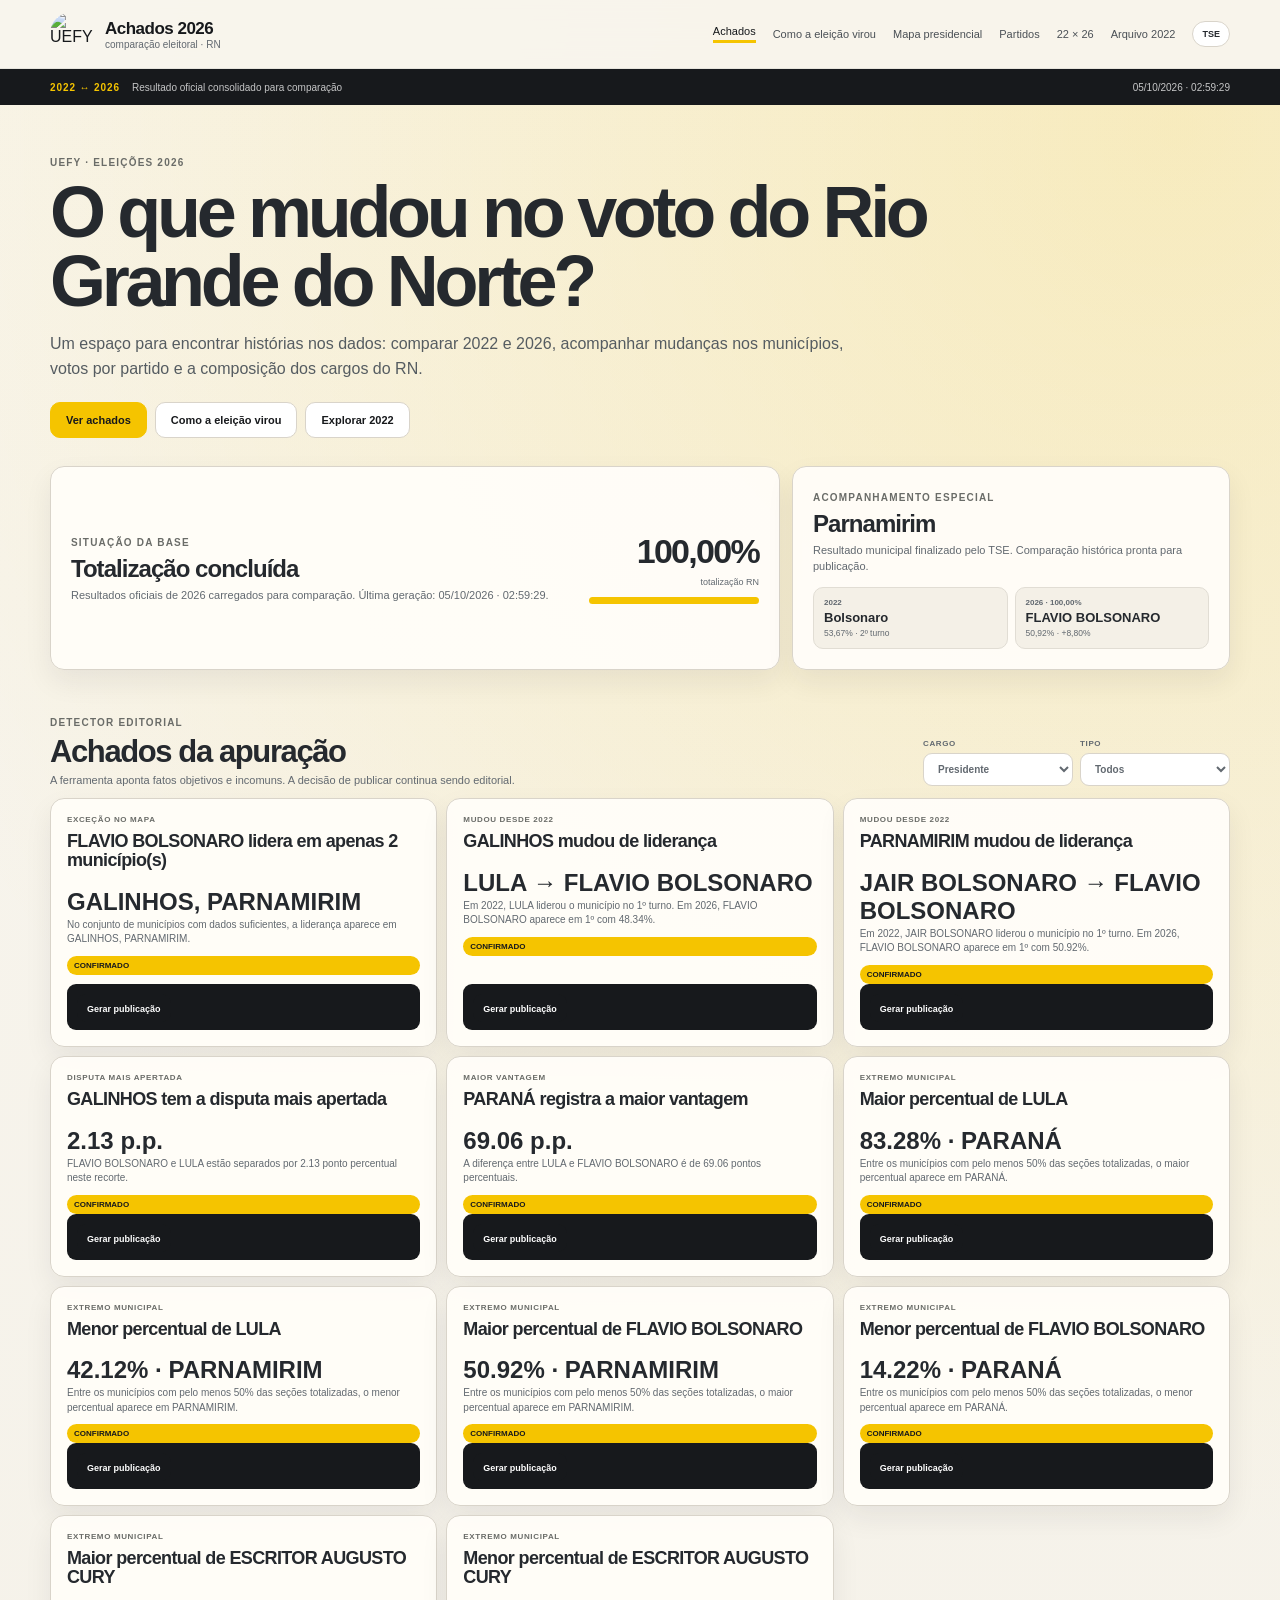
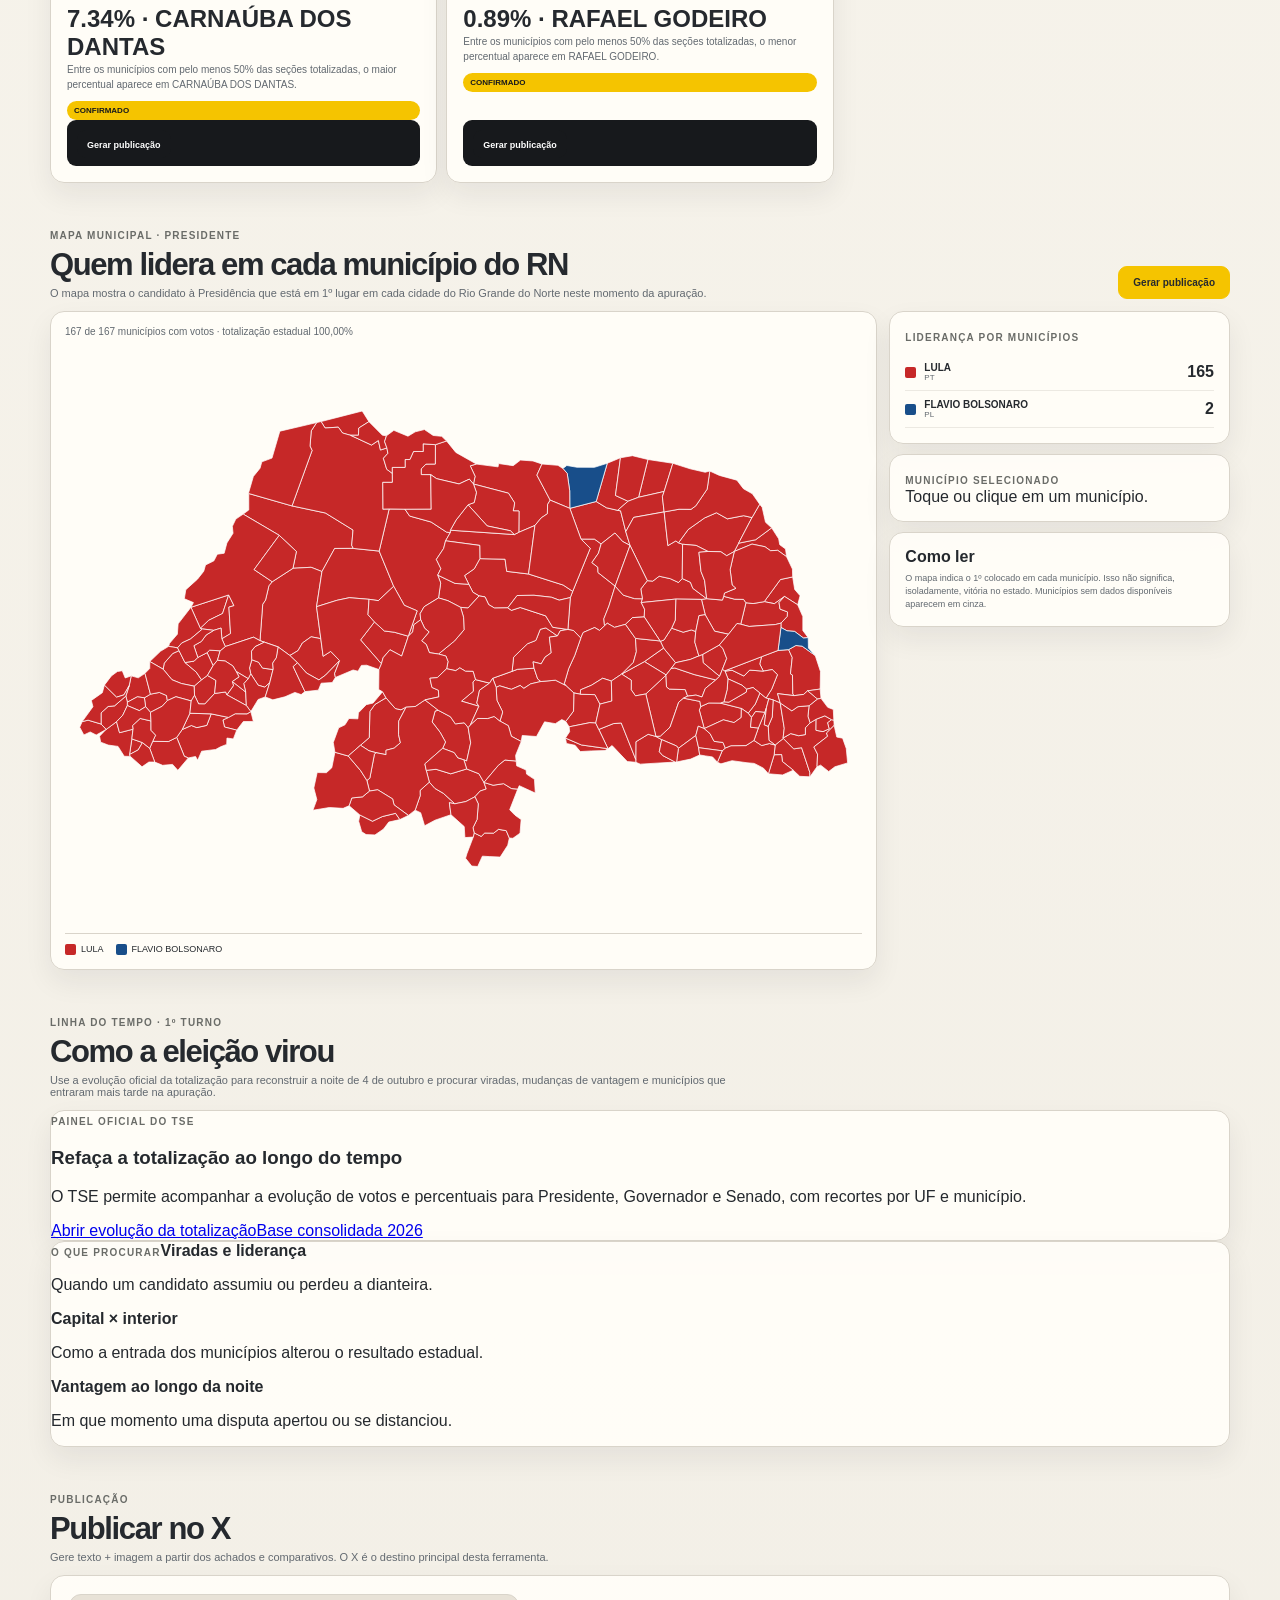
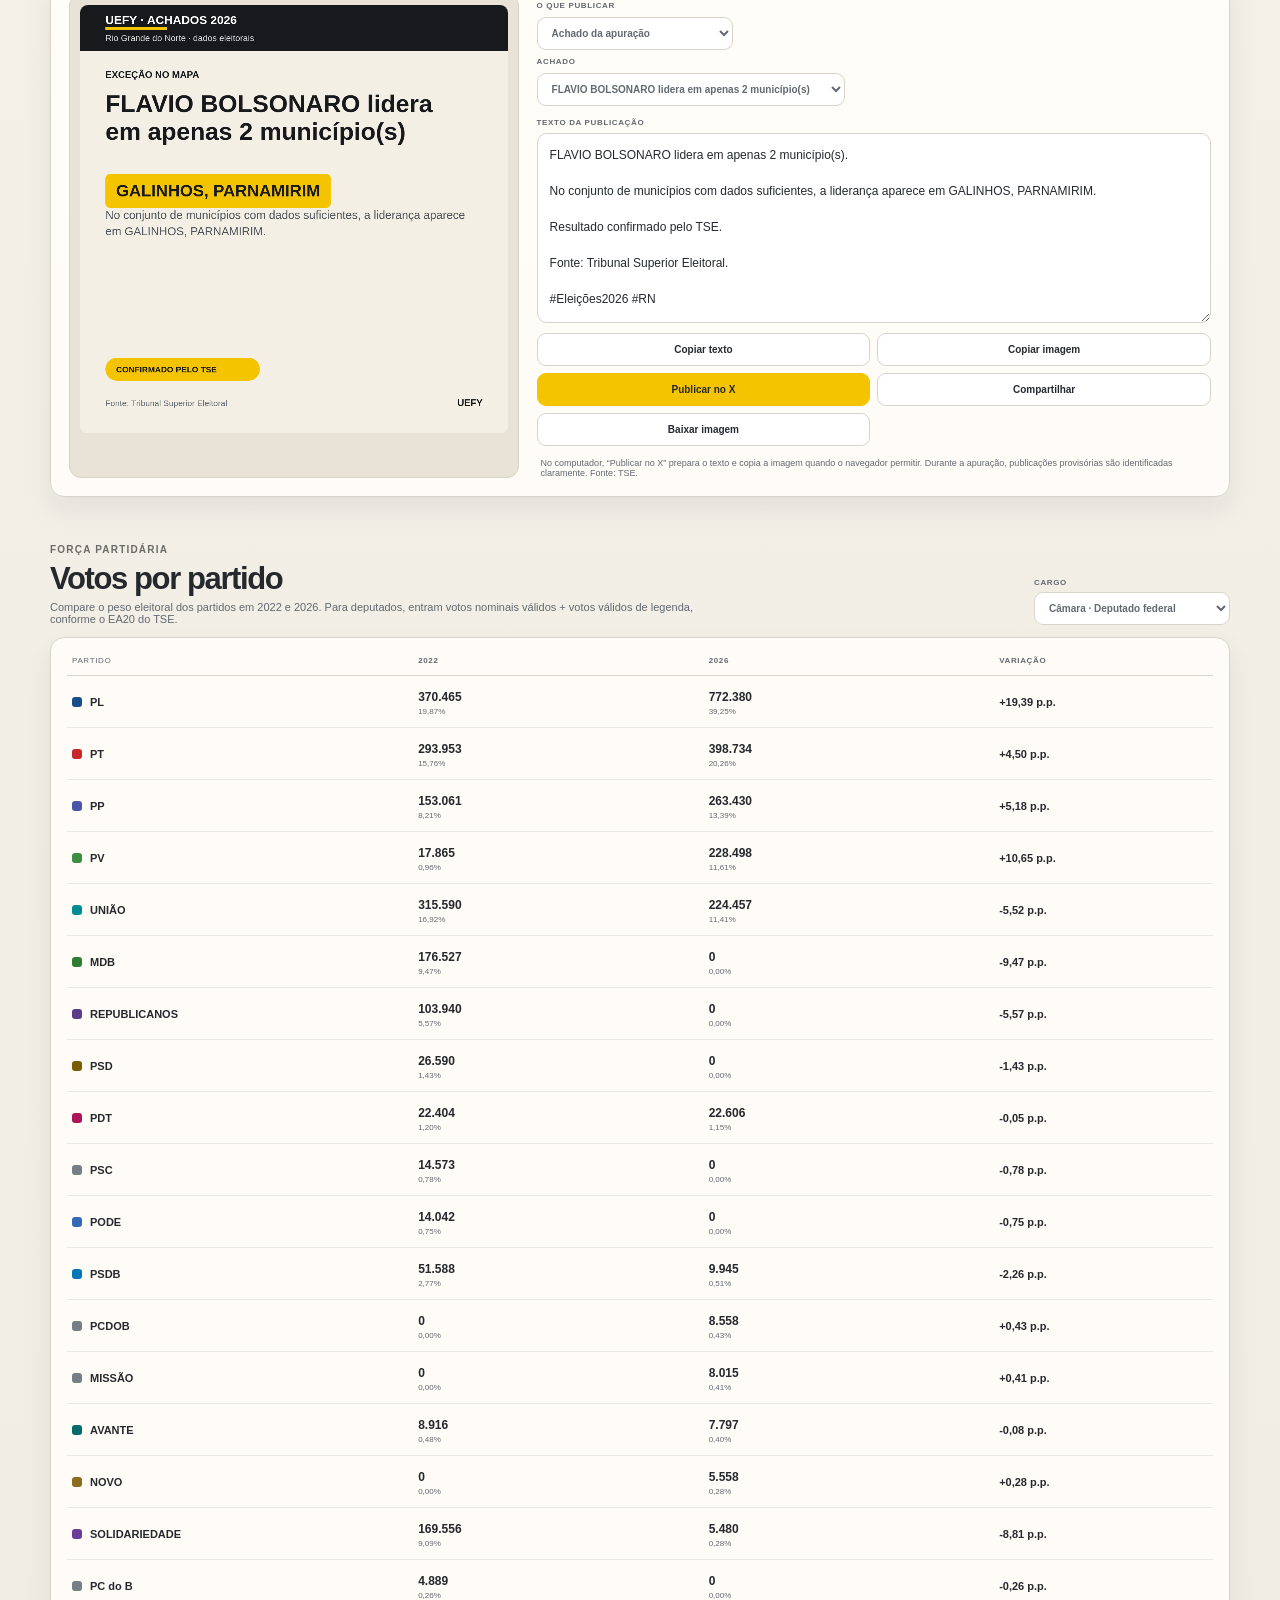
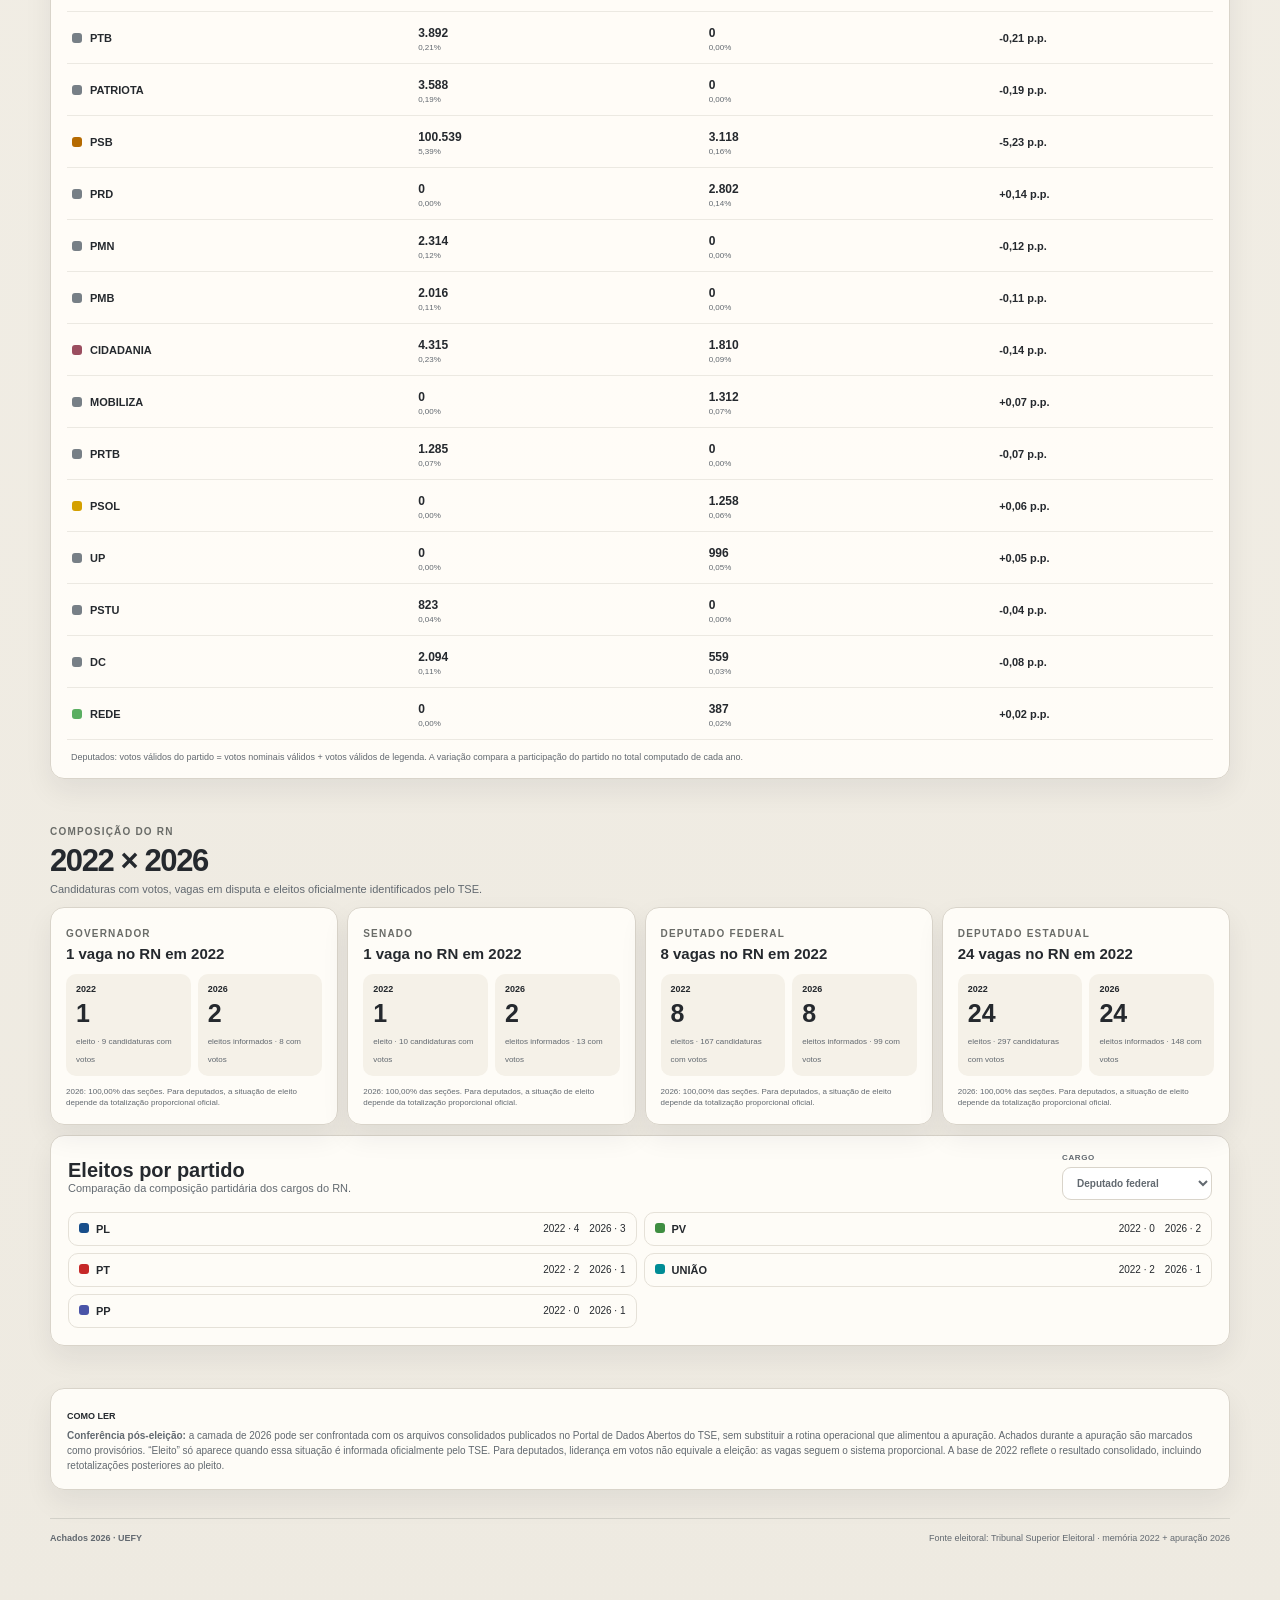
==== commit 6e9df86f: "feat: adiciona evolução da totalização e auditoria TSE" ====
--- a/index.html
+++ b/index.html
@@ -1,12 +1,12 @@
 <!doctype html><html lang="pt-BR"><head><meta charset="utf-8"><meta name="viewport" content="width=device-width,initial-scale=1,viewport-fit=cover"><meta name="theme-color" content="#f5c400"><title>Achados 2026 | UEFY</title><link rel="stylesheet" href="achados.css?v=20261004-1939"></head><body>
-<header class="topbar"><div class="wrap topbar-inner"><a class="brand" href="index.html"><img src="https://uefyerryeni.github.io/uefyerryeni-logo.png" alt="UEFY"><span><strong>Achados 2026</strong><small>comparação eleitoral · RN</small></span></a><nav><a class="active" href="#achados">Achados</a><a href="#mapa-presidente">Mapa presidencial</a><a href="#partidos">Partidos</a><a href="#comparar">22 × 26</a><a href="arquivo-2022.html">Arquivo 2022</a><span class="official">TSE</span></nav></div></header>
+<header class="topbar"><div class="wrap topbar-inner"><a class="brand" href="index.html"><img src="https://uefyerryeni.github.io/uefyerryeni-logo.png" alt="UEFY"><span><strong>Achados 2026</strong><small>comparação eleitoral · RN</small></span></a><nav><a class="active" href="#achados">Achados</a><a href="#evolucao">Como a eleição virou</a><a href="#mapa-presidente">Mapa presidencial</a><a href="#partidos">Partidos</a><a href="#comparar">22 × 26</a><a href="arquivo-2022.html">Arquivo 2022</a><span class="official">TSE</span></nav></div></header>
 <div class="live-strip"><div class="wrap"><b>2022 ↔ 2026</b><span id="liveStripText">Memória eleitoral + resultados oficiais de 2026</span><span id="liveStamp">Aguardando apuração</span></div></div>
 <main>
-<section class="hero"><div class="wrap"><div class="eyebrow">UEFY · ELEIÇÕES 2026</div><h1>O que mudou no voto do Rio Grande do Norte?</h1><p>Um espaço para encontrar histórias nos dados: comparar 2022 e 2026, acompanhar mudanças nos municípios, votos por partido e a composição dos cargos do RN.</p><div class="hero-actions"><a class="primary" href="#achados">Ver achados</a><a href="arquivo-2022.html">Explorar 2022</a></div></div></section>
+<section class="hero"><div class="wrap"><div class="eyebrow">UEFY · ELEIÇÕES 2026</div><h1>O que mudou no voto do Rio Grande do Norte?</h1><p>Um espaço para encontrar histórias nos dados: comparar 2022 e 2026, acompanhar mudanças nos municípios, votos por partido e a composição dos cargos do RN.</p><div class="hero-actions"><a class="primary" href="#achados">Ver achados</a><a href="#evolucao">Como a eleição virou</a><a href="arquivo-2022.html">Explorar 2022</a></div></div></section>
 <section class="wrap status-grid"><article class="card status-main"><div><span class="kicker">SITUAÇÃO DA BASE</span><h2 id="statusTitle">Preparado para a apuração</h2><p id="statusText">Os dados de 2022 já estão disponíveis. A camada de 2026 será preenchida automaticamente com a divulgação oficial do TSE.</p></div><div class="progress-box"><strong id="progressValue">0%</strong><span>totalização RN</span><i><b id="progressBar"></b></i></div></article><article class="card parnamirim"><span class="kicker">ACOMPANHAMENTO ESPECIAL</span><h2>Parnamirim</h2><p id="parnamirimText">Em 2022, foi a exceção no mapa presidencial do RN. Em 2026, este painel vai mostrar automaticamente se o padrão mudou.</p><div id="parnamirimCompare" class="mini-compare"><span><b>2022</b><strong>Bolsonaro</strong><small>53,67% · 2º turno</small></span><span><b>2026</b><strong>—</strong><small>Aguardando votos</small></span></div></article></section>
 <section class="wrap section" id="achados"><div class="section-head"><div><span class="eyebrow">DETECTOR EDITORIAL</span><h2>Achados da apuração</h2><p>A ferramenta aponta fatos objetivos e incomuns. A decisão de publicar continua sendo editorial.</p></div><div class="controls"><label>Cargo<select id="findingOffice"><option value="pres">Presidente</option><option value="gov">Governador</option></select></label><label>Tipo<select id="findingType"><option value="all">Todos</option><option value="change">Mudou desde 2022</option><option value="exception">Exceção</option><option value="closest">Mais apertada</option><option value="widest">Maior vantagem</option><option value="extreme">Extremos</option></select></label></div></div><div id="findings" class="findings"><article class="card empty"><b>Os achados de 2026 aparecem aqui a partir da apuração.</b><span>Enquanto isso, o arquivo de 2022 permanece disponível para exploração.</span></article></div></section>
-<section class="wrap section" id="mapa-presidente"><div class="section-head"><div><span class="eyebrow">MAPA MUNICIPAL · PRESIDENTE</span><h2>Quem lidera em cada município do RN</h2><p>O mapa mostra o candidato à Presidência que está em 1º lugar em cada cidade do Rio Grande do Norte neste momento da apuração.</p></div><button id="publishPresidentMap" class="map-publish-btn">Gerar publicação</button></div><div class="pres-map-layout"><article class="card pres-map-card"><div id="presMapStatus" class="pres-map-status">Carregando dados municipais do TSE…</div><svg id="presidentRnMap" viewBox="0 0 760 560" aria-label="Mapa presidencial por município do Rio Grande do Norte"></svg><div id="presMapLegend" class="pres-map-legend"></div></article><aside class="pres-map-side"><article class="card"><span class="kicker">LIDERANÇA POR MUNICÍPIOS</span><div id="presMunicipalityCounts" class="pres-counts"></div></article><article class="card"><span class="kicker">MUNICÍPIO SELECIONADO</span><div id="presMunicipalityDetail" class="pres-detail">Toque ou clique em um município.</div></article><article class="card pres-note"><b>Como ler</b><p>O mapa indica o 1º colocado em cada município. Isso não significa, isoladamente, vitória no estado. Municípios sem dados disponíveis aparecem em cinza.</p></article></aside></div></section><section class="wrap section" id="publicar"><div class="section-head"><div><span class="eyebrow">PUBLICAÇÃO</span><h2>Publicar no X</h2><p>Gere texto + imagem a partir dos achados e comparativos. O X é o destino principal desta ferramenta.</p></div></div><div class="card publish-panel"><div class="publish-preview"><canvas id="findingCanvas" width="1080" height="1080"></canvas></div><div class="publish-editor"><label class="solo-control">O que publicar<select id="publishKind"><option value="finding">Achado da apuração</option><option value="presmap">Mapa · Presidente por município</option><option value="party">Votos por partido</option><option value="office">2022 × 2026</option><option value="elected">Eleitos por partido</option></select></label><label class="solo-control publish-source" id="publishFindingField">Achado<select id="publishFinding"><option value="">Aguardando achados de 2026</option></select></label><label class="solo-control publish-source" id="publishPartyField" hidden>Partido<select id="publishParty"></select></label><label class="solo-control publish-source" id="publishOfficeField" hidden>Cargo<select id="publishOffice"><option value="gov">Governador</option><option value="sen">Senado</option><option value="depf">Deputado federal</option><option value="depe">Deputado estadual</option></select></label><label class="solo-control publish-source" id="publishElectedField" hidden>Partido<select id="publishElectedParty"></select></label><label class="publish-label">Texto da publicação<textarea id="findingPostText" readonly>Aguardando um achado oficial de 2026.</textarea></label><div class="publish-actions"><button id="copyFindingText">Copiar texto</button><button id="copyFindingImage">Copiar imagem</button><button class="primary" id="openFindingX">Publicar no X</button><button id="shareFinding">Compartilhar</button><button id="downloadFindingImage">Baixar imagem</button></div><p class="method">No computador, “Publicar no X” prepara o texto e copia a imagem quando o navegador permitir. Durante a apuração, publicações provisórias são identificadas claramente. Fonte: TSE.</p></div></div></section>
+<section class="wrap section" id="mapa-presidente"><div class="section-head"><div><span class="eyebrow">MAPA MUNICIPAL · PRESIDENTE</span><h2>Quem lidera em cada município do RN</h2><p>O mapa mostra o candidato à Presidência que está em 1º lugar em cada cidade do Rio Grande do Norte neste momento da apuração.</p></div><button id="publishPresidentMap" class="map-publish-btn">Gerar publicação</button></div><div class="pres-map-layout"><article class="card pres-map-card"><div id="presMapStatus" class="pres-map-status">Carregando dados municipais do TSE…</div><svg id="presidentRnMap" viewBox="0 0 760 560" aria-label="Mapa presidencial por município do Rio Grande do Norte"></svg><div id="presMapLegend" class="pres-map-legend"></div></article><aside class="pres-map-side"><article class="card"><span class="kicker">LIDERANÇA POR MUNICÍPIOS</span><div id="presMunicipalityCounts" class="pres-counts"></div></article><article class="card"><span class="kicker">MUNICÍPIO SELECIONADO</span><div id="presMunicipalityDetail" class="pres-detail">Toque ou clique em um município.</div></article><article class="card pres-note"><b>Como ler</b><p>O mapa indica o 1º colocado em cada município. Isso não significa, isoladamente, vitória no estado. Municípios sem dados disponíveis aparecem em cinza.</p></article></aside></div></section><section class="wrap section" id="evolucao"><div class="section-head"><div><span class="eyebrow">LINHA DO TEMPO · 1º TURNO</span><h2>Como a eleição virou</h2><p>Use a evolução oficial da totalização para reconstruir a noite de 4 de outubro e procurar viradas, mudanças de vantagem e municípios que entraram mais tarde na apuração.</p></div></div><div class="evolution-grid"><article class="card evolution-main"><span class="kicker">PAINEL OFICIAL DO TSE</span><h3>Refaça a totalização ao longo do tempo</h3><p>O TSE permite acompanhar a evolução de votos e percentuais para Presidente, Governador e Senado, com recortes por UF e município.</p><div class="evolution-actions"><a class="primary" href="https://evolucao-totalizacao.tse.jus.br/" target="_blank" rel="noopener noreferrer">Abrir evolução da totalização</a><a href="https://dadosabertos.tse.jus.br/dataset/resultados-2026" target="_blank" rel="noopener noreferrer">Base consolidada 2026</a></div></article><article class="card evolution-ideas"><span class="kicker">O QUE PROCURAR</span><strong>Viradas e liderança</strong><p>Quando um candidato assumiu ou perdeu a dianteira.</p><strong>Capital × interior</strong><p>Como a entrada dos municípios alterou o resultado estadual.</p><strong>Vantagem ao longo da noite</strong><p>Em que momento uma disputa apertou ou se distanciou.</p></article></div></section><section class="wrap section" id="publicar"><div class="section-head"><div><span class="eyebrow">PUBLICAÇÃO</span><h2>Publicar no X</h2><p>Gere texto + imagem a partir dos achados e comparativos. O X é o destino principal desta ferramenta.</p></div></div><div class="card publish-panel"><div class="publish-preview"><canvas id="findingCanvas" width="1080" height="1080"></canvas></div><div class="publish-editor"><label class="solo-control">O que publicar<select id="publishKind"><option value="finding">Achado da apuração</option><option value="presmap">Mapa · Presidente por município</option><option value="party">Votos por partido</option><option value="office">2022 × 2026</option><option value="elected">Eleitos por partido</option></select></label><label class="solo-control publish-source" id="publishFindingField">Achado<select id="publishFinding"><option value="">Aguardando achados de 2026</option></select></label><label class="solo-control publish-source" id="publishPartyField" hidden>Partido<select id="publishParty"></select></label><label class="solo-control publish-source" id="publishOfficeField" hidden>Cargo<select id="publishOffice"><option value="gov">Governador</option><option value="sen">Senado</option><option value="depf">Deputado federal</option><option value="depe">Deputado estadual</option></select></label><label class="solo-control publish-source" id="publishElectedField" hidden>Partido<select id="publishElectedParty"></select></label><label class="publish-label">Texto da publicação<textarea id="findingPostText" readonly>Aguardando um achado oficial de 2026.</textarea></label><div class="publish-actions"><button id="copyFindingText">Copiar texto</button><button id="copyFindingImage">Copiar imagem</button><button class="primary" id="openFindingX">Publicar no X</button><button id="shareFinding">Compartilhar</button><button id="downloadFindingImage">Baixar imagem</button></div><p class="method">No computador, “Publicar no X” prepara o texto e copia a imagem quando o navegador permitir. Durante a apuração, publicações provisórias são identificadas claramente. Fonte: TSE.</p></div></div></section>
 <section class="wrap section" id="partidos"><div class="section-head"><div><span class="eyebrow">FORÇA PARTIDÁRIA</span><h2>Votos por partido</h2><p>Compare o peso eleitoral dos partidos em 2022 e 2026. Para deputados, entram votos nominais válidos + votos válidos de legenda, conforme o EA20 do TSE.</p></div><label class="solo-control">Cargo<select id="partyOffice"><option value="depf">Câmara · Deputado federal</option><option value="depe">Assembleia · Deputado estadual</option><option value="sen">Senado</option><option value="gov">Governador</option></select></label></div><div class="card party-panel"><div class="year-head"><span>PARTIDO</span><b>2022</b><b>2026</b><b>VARIAÇÃO</b></div><div id="partyRows" class="party-rows"><div class="loading">Carregando base histórica…</div></div><p class="method" id="partyMethod">Para cargos proporcionais, a comparação usa votos válidos do partido: nominais + legenda. Para cargos majoritários, soma os votos das candidaturas do partido.</p></div></section>
 <section class="wrap section" id="comparar"><div class="section-head"><div><span class="eyebrow">COMPOSIÇÃO DO RN</span><h2>2022 × 2026</h2><p>Candidaturas com votos, vagas em disputa e eleitos oficialmente identificados pelo TSE.</p></div></div><div id="officeCompare" class="office-grid"></div><div class="card elected-parties"><div class="section-head compact"><div><h3>Eleitos por partido</h3><p>Comparação da composição partidária dos cargos do RN.</p></div><label class="solo-control">Cargo<select id="electedOffice"><option value="depf">Deputado federal</option><option value="depe">Deputado estadual</option><option value="sen">Senado</option><option value="gov">Governador</option></select></label></div><div id="electedPartyRows" class="elected-rows"></div></div></section>
-<section class="wrap section methodology"><div class="card"><b>COMO LER</b><p>Achados durante a apuração são marcados como provisórios. “Eleito” só aparece quando essa situação é informada oficialmente pelo TSE. Para deputados, liderança em votos não equivale a eleição: as vagas seguem o sistema proporcional. A base de 2022 reflete o resultado consolidado, incluindo retotalizações posteriores ao pleito.</p></div></section>
-</main><footer><div class="wrap"><strong>Achados 2026 · UEFY</strong><span>Fonte eleitoral: Tribunal Superior Eleitoral · memória 2022 + apuração 2026</span></div></footer><nav class="mobile-dock"><a href="#achados">Achados</a><a href="#mapa-presidente">Mapa</a><a href="#publicar">Publicar</a><a href="#partidos">Partidos</a><a href="#comparar">22×26</a></nav><button id="toTop" class="to-top">↑</button><script src="achados.js?v=20261004-2010"></script></body></html>+<section class="wrap section methodology"><div class="card"><b>COMO LER</b><p><strong>Conferência pós-eleição:</strong> a camada de 2026 pode ser confrontada com os arquivos consolidados publicados no Portal de Dados Abertos do TSE, sem substituir a rotina operacional que alimentou a apuração. Achados durante a apuração são marcados como provisórios. “Eleito” só aparece quando essa situação é informada oficialmente pelo TSE. Para deputados, liderança em votos não equivale a eleição: as vagas seguem o sistema proporcional. A base de 2022 reflete o resultado consolidado, incluindo retotalizações posteriores ao pleito.</p></div></section>
+</main><footer><div class="wrap"><strong>Achados 2026 · UEFY</strong><span>Fonte eleitoral: Tribunal Superior Eleitoral · memória 2022 + apuração 2026</span></div></footer><nav class="mobile-dock"><a href="#achados">Achados</a><a href="#evolucao">Evolução</a><a href="#mapa-presidente">Mapa</a><a href="#publicar">Publicar</a><a href="#partidos">Partidos</a><a href="#comparar">22×26</a></nav><button id="toTop" class="to-top">↑</button><script src="achados.js?v=20261004-2010"></script></body></html>
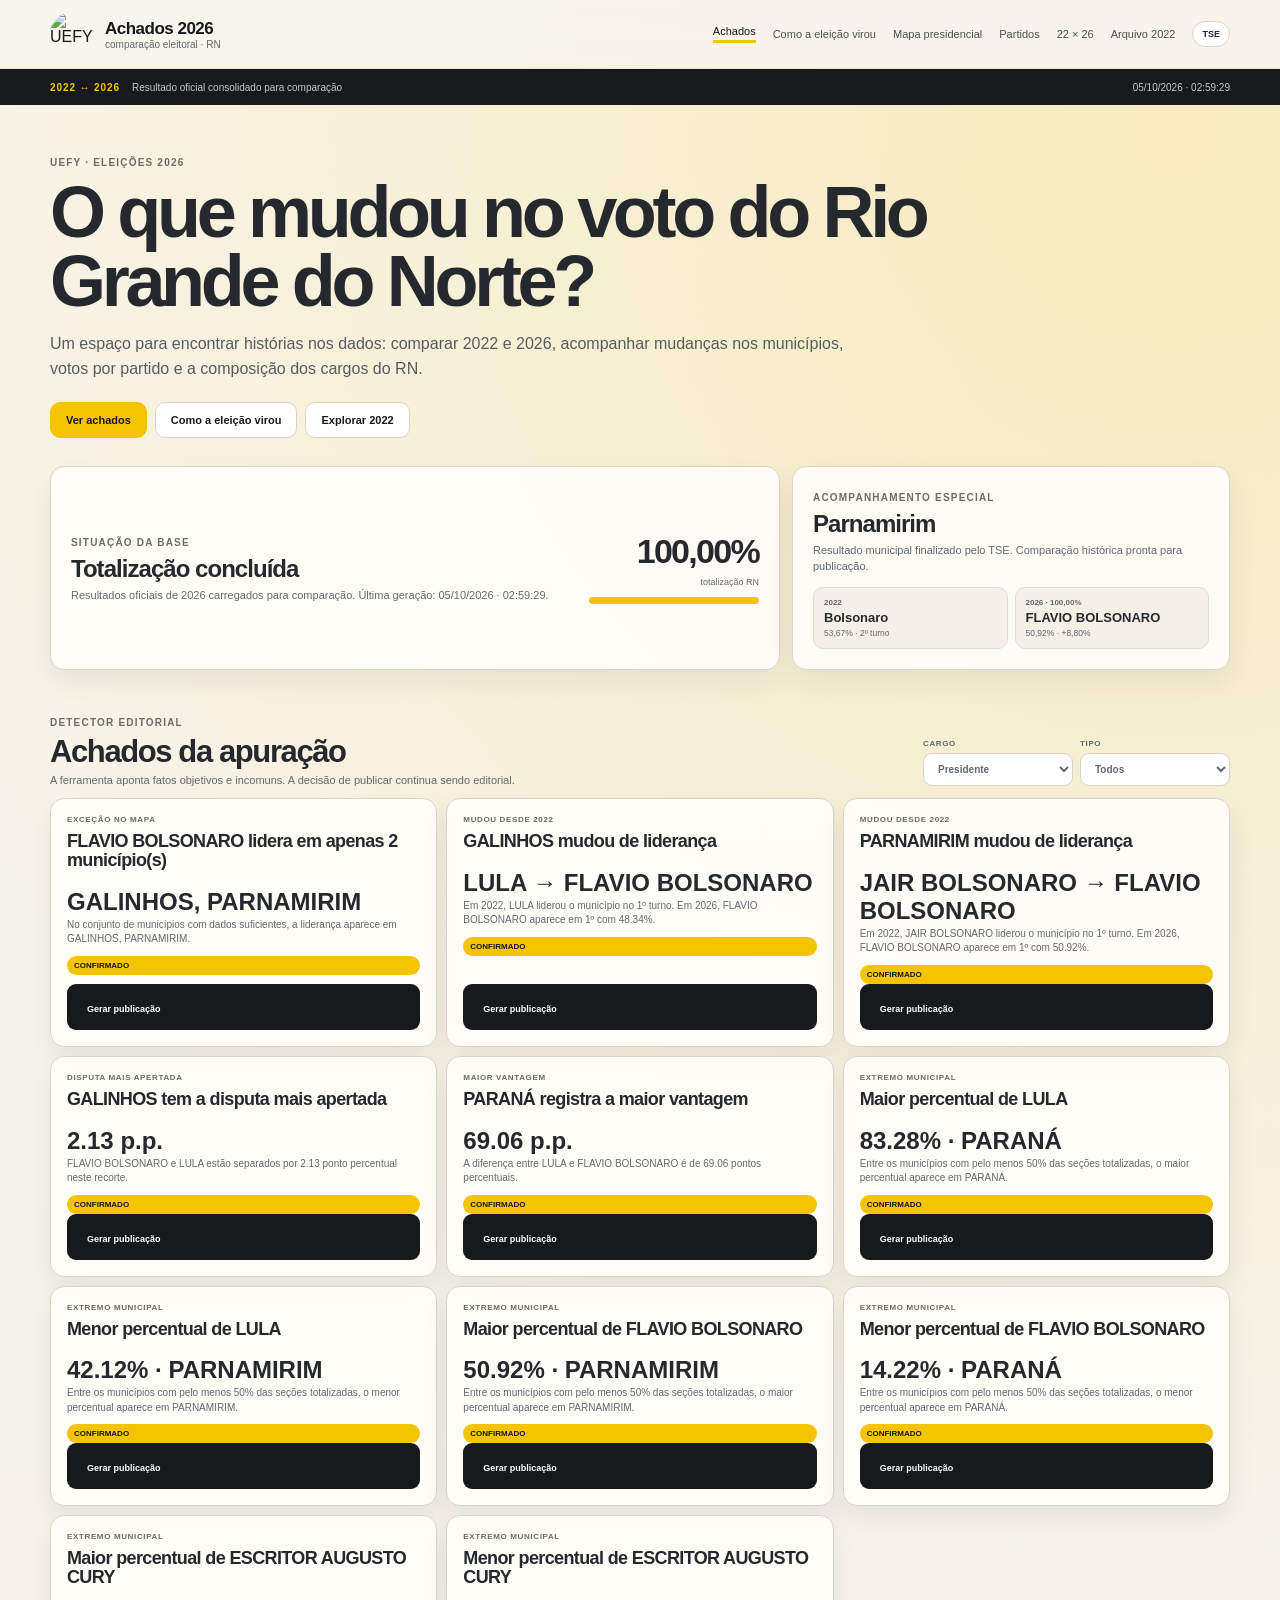
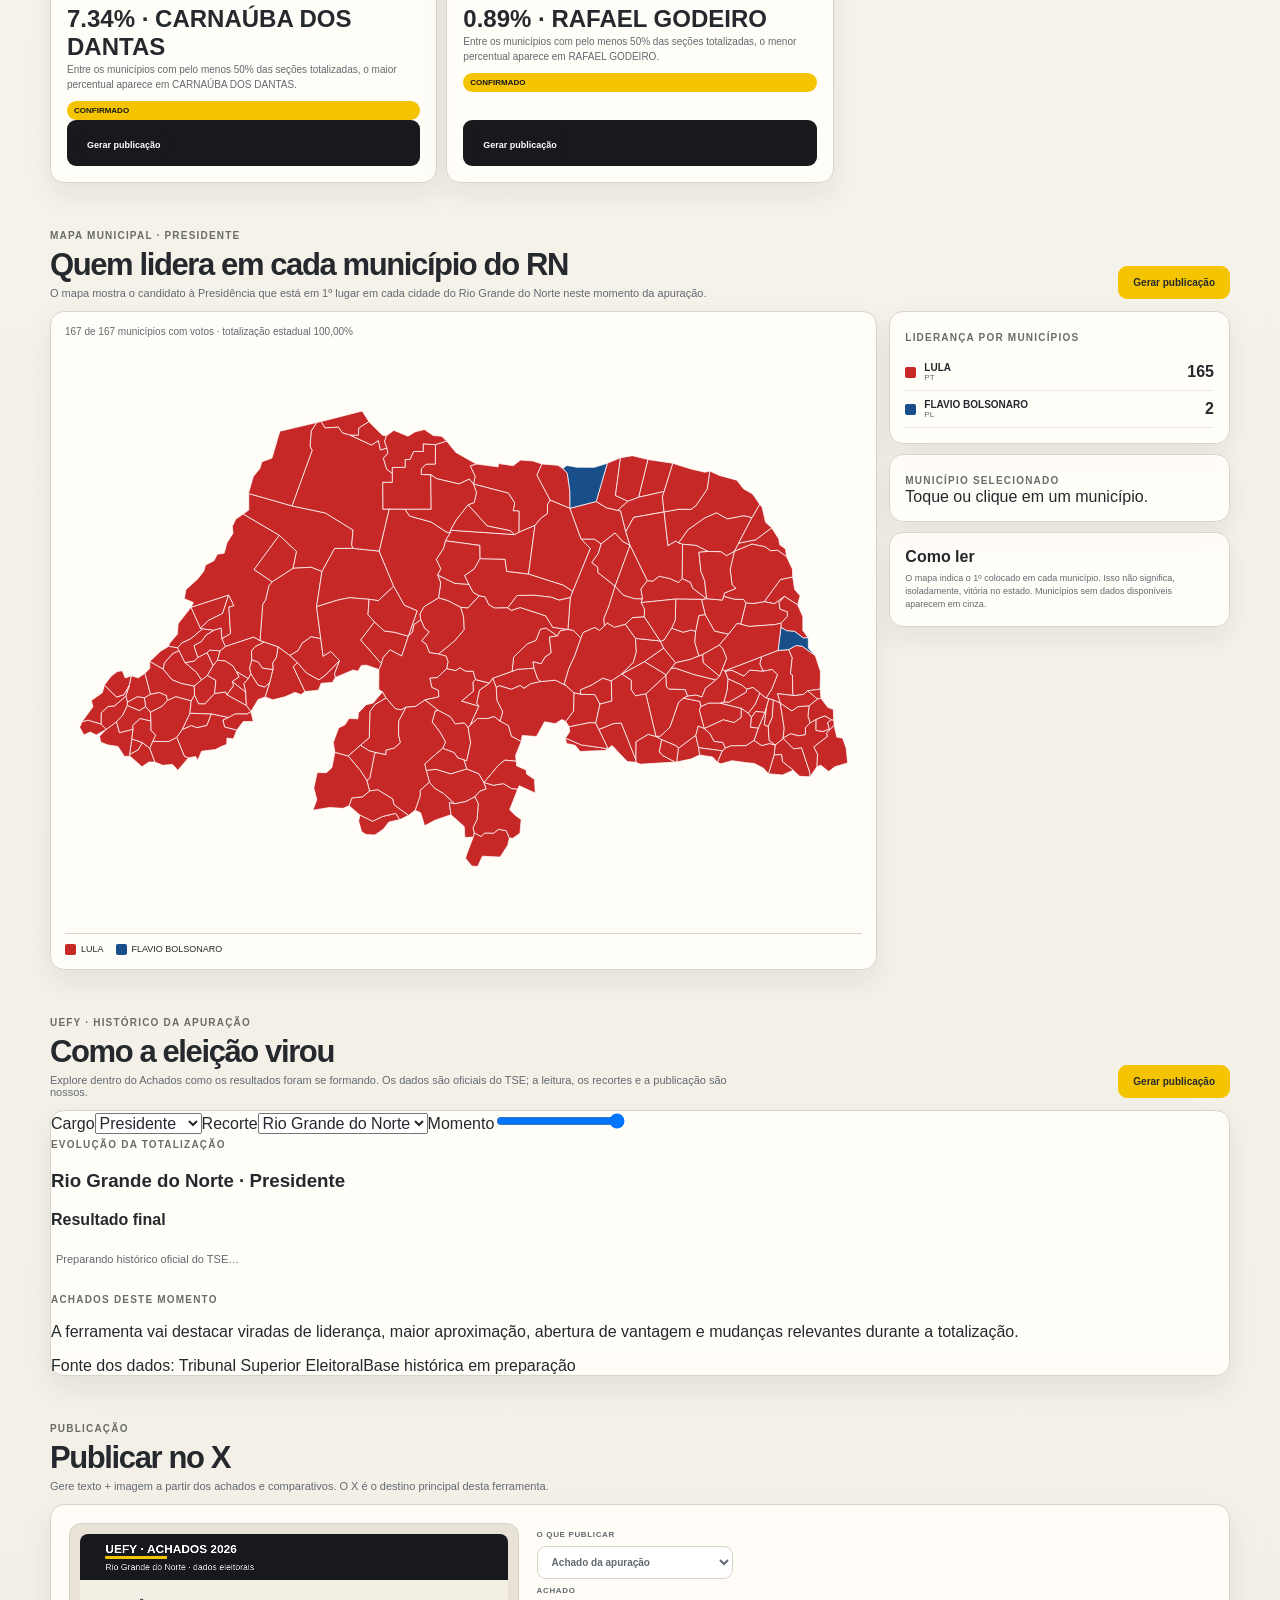
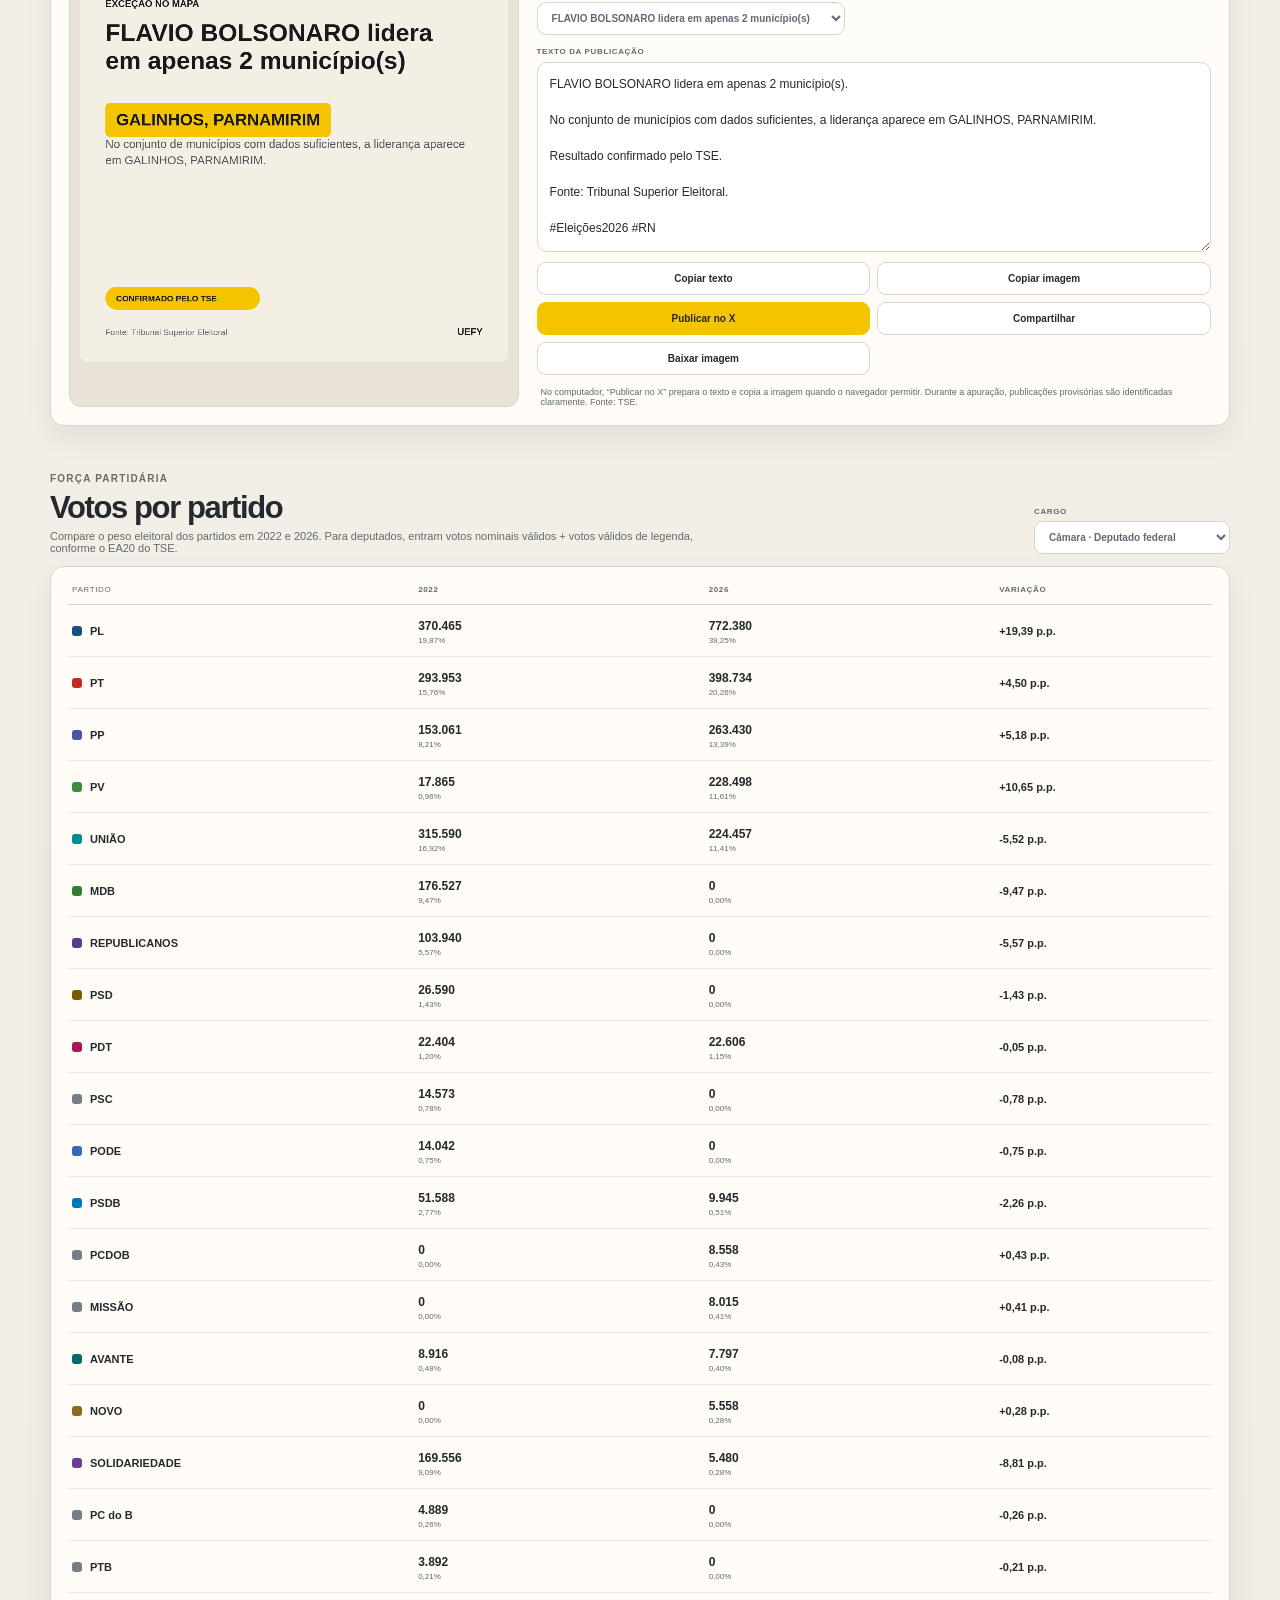
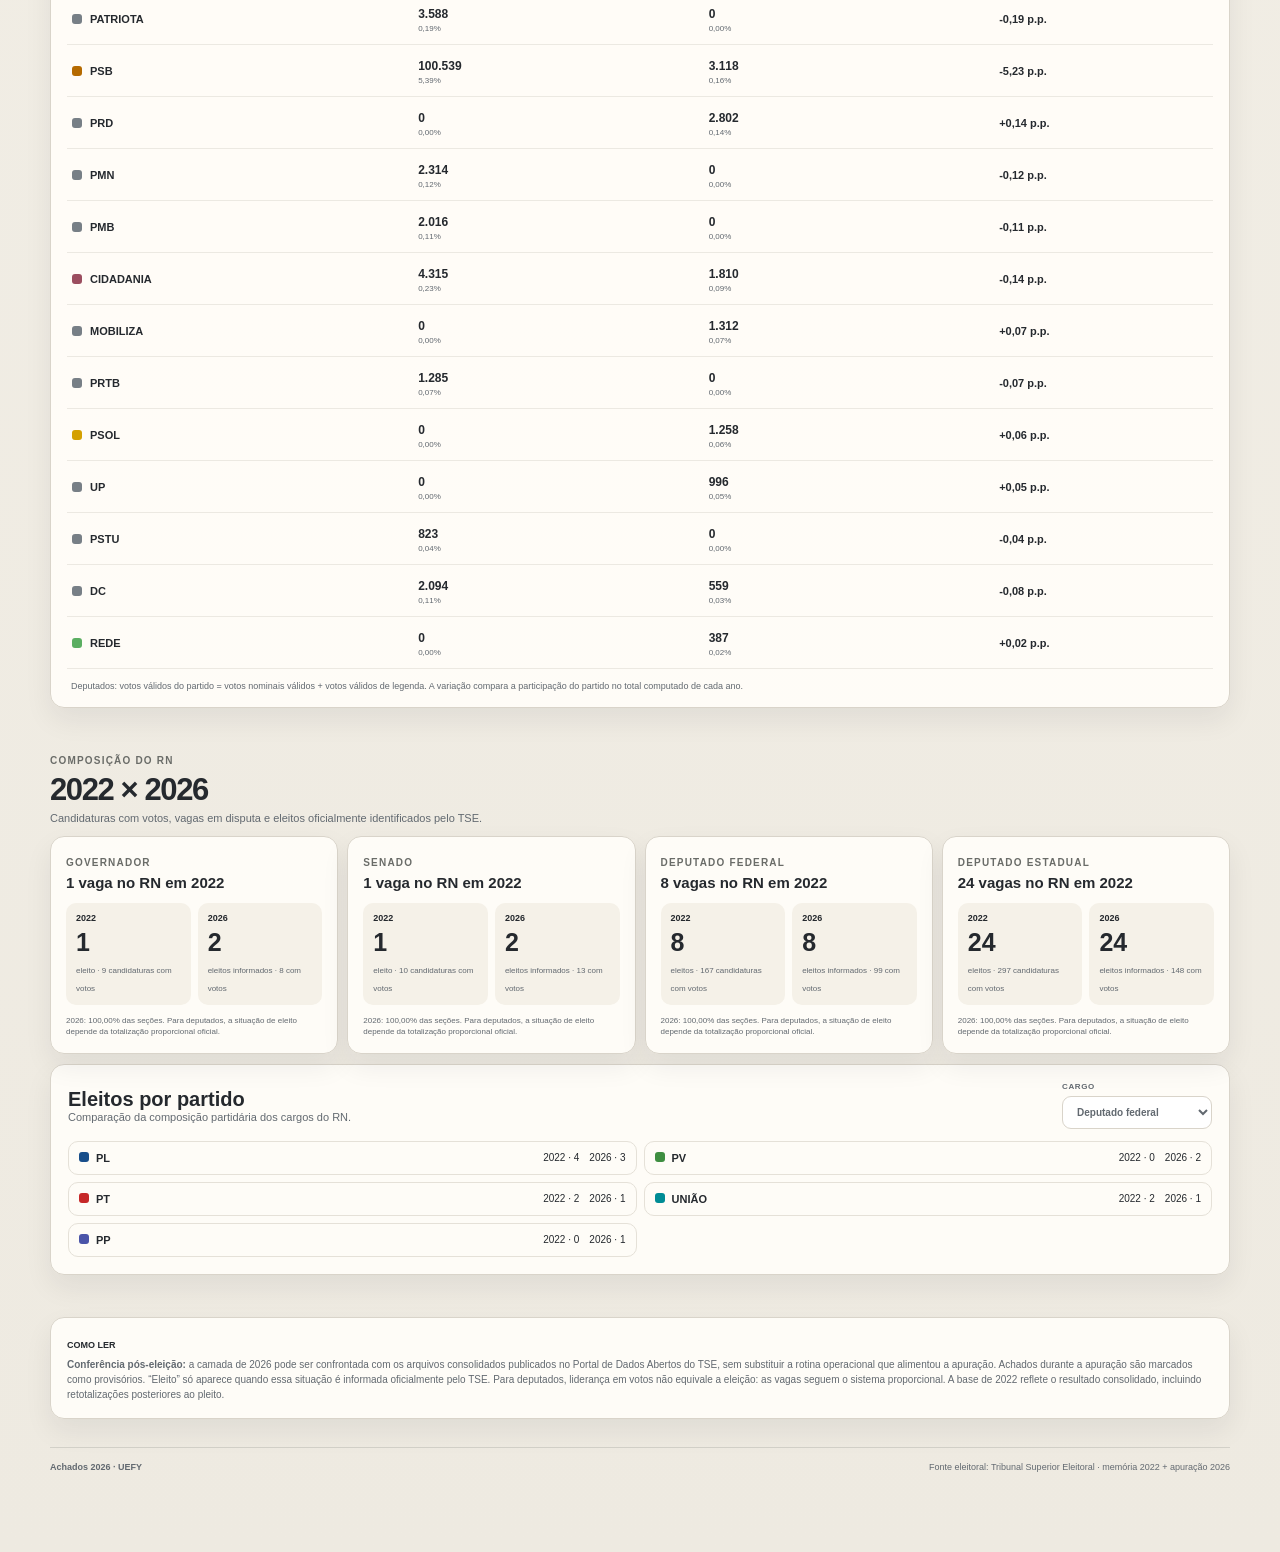
==== commit a6d058d6: "feat: transforma evolução em ferramenta UEFY integrada" ====
--- a/index.html
+++ b/index.html
@@ -5,7 +5,7 @@
 <section class="hero"><div class="wrap"><div class="eyebrow">UEFY · ELEIÇÕES 2026</div><h1>O que mudou no voto do Rio Grande do Norte?</h1><p>Um espaço para encontrar histórias nos dados: comparar 2022 e 2026, acompanhar mudanças nos municípios, votos por partido e a composição dos cargos do RN.</p><div class="hero-actions"><a class="primary" href="#achados">Ver achados</a><a href="#evolucao">Como a eleição virou</a><a href="arquivo-2022.html">Explorar 2022</a></div></div></section>
 <section class="wrap status-grid"><article class="card status-main"><div><span class="kicker">SITUAÇÃO DA BASE</span><h2 id="statusTitle">Preparado para a apuração</h2><p id="statusText">Os dados de 2022 já estão disponíveis. A camada de 2026 será preenchida automaticamente com a divulgação oficial do TSE.</p></div><div class="progress-box"><strong id="progressValue">0%</strong><span>totalização RN</span><i><b id="progressBar"></b></i></div></article><article class="card parnamirim"><span class="kicker">ACOMPANHAMENTO ESPECIAL</span><h2>Parnamirim</h2><p id="parnamirimText">Em 2022, foi a exceção no mapa presidencial do RN. Em 2026, este painel vai mostrar automaticamente se o padrão mudou.</p><div id="parnamirimCompare" class="mini-compare"><span><b>2022</b><strong>Bolsonaro</strong><small>53,67% · 2º turno</small></span><span><b>2026</b><strong>—</strong><small>Aguardando votos</small></span></div></article></section>
 <section class="wrap section" id="achados"><div class="section-head"><div><span class="eyebrow">DETECTOR EDITORIAL</span><h2>Achados da apuração</h2><p>A ferramenta aponta fatos objetivos e incomuns. A decisão de publicar continua sendo editorial.</p></div><div class="controls"><label>Cargo<select id="findingOffice"><option value="pres">Presidente</option><option value="gov">Governador</option></select></label><label>Tipo<select id="findingType"><option value="all">Todos</option><option value="change">Mudou desde 2022</option><option value="exception">Exceção</option><option value="closest">Mais apertada</option><option value="widest">Maior vantagem</option><option value="extreme">Extremos</option></select></label></div></div><div id="findings" class="findings"><article class="card empty"><b>Os achados de 2026 aparecem aqui a partir da apuração.</b><span>Enquanto isso, o arquivo de 2022 permanece disponível para exploração.</span></article></div></section>
-<section class="wrap section" id="mapa-presidente"><div class="section-head"><div><span class="eyebrow">MAPA MUNICIPAL · PRESIDENTE</span><h2>Quem lidera em cada município do RN</h2><p>O mapa mostra o candidato à Presidência que está em 1º lugar em cada cidade do Rio Grande do Norte neste momento da apuração.</p></div><button id="publishPresidentMap" class="map-publish-btn">Gerar publicação</button></div><div class="pres-map-layout"><article class="card pres-map-card"><div id="presMapStatus" class="pres-map-status">Carregando dados municipais do TSE…</div><svg id="presidentRnMap" viewBox="0 0 760 560" aria-label="Mapa presidencial por município do Rio Grande do Norte"></svg><div id="presMapLegend" class="pres-map-legend"></div></article><aside class="pres-map-side"><article class="card"><span class="kicker">LIDERANÇA POR MUNICÍPIOS</span><div id="presMunicipalityCounts" class="pres-counts"></div></article><article class="card"><span class="kicker">MUNICÍPIO SELECIONADO</span><div id="presMunicipalityDetail" class="pres-detail">Toque ou clique em um município.</div></article><article class="card pres-note"><b>Como ler</b><p>O mapa indica o 1º colocado em cada município. Isso não significa, isoladamente, vitória no estado. Municípios sem dados disponíveis aparecem em cinza.</p></article></aside></div></section><section class="wrap section" id="evolucao"><div class="section-head"><div><span class="eyebrow">LINHA DO TEMPO · 1º TURNO</span><h2>Como a eleição virou</h2><p>Use a evolução oficial da totalização para reconstruir a noite de 4 de outubro e procurar viradas, mudanças de vantagem e municípios que entraram mais tarde na apuração.</p></div></div><div class="evolution-grid"><article class="card evolution-main"><span class="kicker">PAINEL OFICIAL DO TSE</span><h3>Refaça a totalização ao longo do tempo</h3><p>O TSE permite acompanhar a evolução de votos e percentuais para Presidente, Governador e Senado, com recortes por UF e município.</p><div class="evolution-actions"><a class="primary" href="https://evolucao-totalizacao.tse.jus.br/" target="_blank" rel="noopener noreferrer">Abrir evolução da totalização</a><a href="https://dadosabertos.tse.jus.br/dataset/resultados-2026" target="_blank" rel="noopener noreferrer">Base consolidada 2026</a></div></article><article class="card evolution-ideas"><span class="kicker">O QUE PROCURAR</span><strong>Viradas e liderança</strong><p>Quando um candidato assumiu ou perdeu a dianteira.</p><strong>Capital × interior</strong><p>Como a entrada dos municípios alterou o resultado estadual.</p><strong>Vantagem ao longo da noite</strong><p>Em que momento uma disputa apertou ou se distanciou.</p></article></div></section><section class="wrap section" id="publicar"><div class="section-head"><div><span class="eyebrow">PUBLICAÇÃO</span><h2>Publicar no X</h2><p>Gere texto + imagem a partir dos achados e comparativos. O X é o destino principal desta ferramenta.</p></div></div><div class="card publish-panel"><div class="publish-preview"><canvas id="findingCanvas" width="1080" height="1080"></canvas></div><div class="publish-editor"><label class="solo-control">O que publicar<select id="publishKind"><option value="finding">Achado da apuração</option><option value="presmap">Mapa · Presidente por município</option><option value="party">Votos por partido</option><option value="office">2022 × 2026</option><option value="elected">Eleitos por partido</option></select></label><label class="solo-control publish-source" id="publishFindingField">Achado<select id="publishFinding"><option value="">Aguardando achados de 2026</option></select></label><label class="solo-control publish-source" id="publishPartyField" hidden>Partido<select id="publishParty"></select></label><label class="solo-control publish-source" id="publishOfficeField" hidden>Cargo<select id="publishOffice"><option value="gov">Governador</option><option value="sen">Senado</option><option value="depf">Deputado federal</option><option value="depe">Deputado estadual</option></select></label><label class="solo-control publish-source" id="publishElectedField" hidden>Partido<select id="publishElectedParty"></select></label><label class="publish-label">Texto da publicação<textarea id="findingPostText" readonly>Aguardando um achado oficial de 2026.</textarea></label><div class="publish-actions"><button id="copyFindingText">Copiar texto</button><button id="copyFindingImage">Copiar imagem</button><button class="primary" id="openFindingX">Publicar no X</button><button id="shareFinding">Compartilhar</button><button id="downloadFindingImage">Baixar imagem</button></div><p class="method">No computador, “Publicar no X” prepara o texto e copia a imagem quando o navegador permitir. Durante a apuração, publicações provisórias são identificadas claramente. Fonte: TSE.</p></div></div></section>
+<section class="wrap section" id="mapa-presidente"><div class="section-head"><div><span class="eyebrow">MAPA MUNICIPAL · PRESIDENTE</span><h2>Quem lidera em cada município do RN</h2><p>O mapa mostra o candidato à Presidência que está em 1º lugar em cada cidade do Rio Grande do Norte neste momento da apuração.</p></div><button id="publishPresidentMap" class="map-publish-btn">Gerar publicação</button></div><div class="pres-map-layout"><article class="card pres-map-card"><div id="presMapStatus" class="pres-map-status">Carregando dados municipais do TSE…</div><svg id="presidentRnMap" viewBox="0 0 760 560" aria-label="Mapa presidencial por município do Rio Grande do Norte"></svg><div id="presMapLegend" class="pres-map-legend"></div></article><aside class="pres-map-side"><article class="card"><span class="kicker">LIDERANÇA POR MUNICÍPIOS</span><div id="presMunicipalityCounts" class="pres-counts"></div></article><article class="card"><span class="kicker">MUNICÍPIO SELECIONADO</span><div id="presMunicipalityDetail" class="pres-detail">Toque ou clique em um município.</div></article><article class="card pres-note"><b>Como ler</b><p>O mapa indica o 1º colocado em cada município. Isso não significa, isoladamente, vitória no estado. Municípios sem dados disponíveis aparecem em cinza.</p></article></aside></div></section><section class="wrap section" id="evolucao"><div class="section-head"><div><span class="eyebrow">UEFY · HISTÓRICO DA APURAÇÃO</span><h2>Como a eleição virou</h2><p>Explore dentro do Achados como os resultados foram se formando. Os dados são oficiais do TSE; a leitura, os recortes e a publicação são nossos.</p></div><button id="publishEvolution" class="map-publish-btn">Gerar publicação</button></div><div class="card evolution-tool"><div class="evolution-controls"><label>Cargo<select id="evolutionOffice"><option value="pres">Presidente</option><option value="gov">Governador</option><option value="sen">Senado</option></select></label><label>Recorte<select id="evolutionScope"><option value="RN">Rio Grande do Norte</option></select></label><label>Momento<input id="evolutionTime" type="range" min="0" max="100" value="100"></label></div><div class="evolution-stage"><div class="evolution-chart"><div class="evolution-head"><div><span class="kicker">EVOLUÇÃO DA TOTALIZAÇÃO</span><h3 id="evolutionTitle">Rio Grande do Norte · Presidente</h3></div><strong id="evolutionMoment">Resultado final</strong></div><div id="evolutionLines" class="evolution-lines"><div class="loading">Preparando histórico oficial do TSE…</div></div></div><aside class="evolution-insights"><span class="kicker">ACHADOS DESTE MOMENTO</span><div id="evolutionFindings"><p>A ferramenta vai destacar viradas de liderança, maior aproximação, abertura de vantagem e mudanças relevantes durante a totalização.</p></div></aside></div><div class="evolution-footer"><span>Fonte dos dados: Tribunal Superior Eleitoral</span><span id="evolutionSourceState">Base histórica em preparação</span></div></div></section><section class="wrap section" id="publicar"><div class="section-head"><div><span class="eyebrow">PUBLICAÇÃO</span><h2>Publicar no X</h2><p>Gere texto + imagem a partir dos achados e comparativos. O X é o destino principal desta ferramenta.</p></div></div><div class="card publish-panel"><div class="publish-preview"><canvas id="findingCanvas" width="1080" height="1080"></canvas></div><div class="publish-editor"><label class="solo-control">O que publicar<select id="publishKind"><option value="finding">Achado da apuração</option><option value="presmap">Mapa · Presidente por município</option><option value="party">Votos por partido</option><option value="office">2022 × 2026</option><option value="elected">Eleitos por partido</option><option value="evolution">Como a eleição virou</option></select></label><label class="solo-control publish-source" id="publishFindingField">Achado<select id="publishFinding"><option value="">Aguardando achados de 2026</option></select></label><label class="solo-control publish-source" id="publishPartyField" hidden>Partido<select id="publishParty"></select></label><label class="solo-control publish-source" id="publishOfficeField" hidden>Cargo<select id="publishOffice"><option value="gov">Governador</option><option value="sen">Senado</option><option value="depf">Deputado federal</option><option value="depe">Deputado estadual</option></select></label><label class="solo-control publish-source" id="publishElectedField" hidden>Partido<select id="publishElectedParty"></select></label><label class="publish-label">Texto da publicação<textarea id="findingPostText" readonly>Aguardando um achado oficial de 2026.</textarea></label><div class="publish-actions"><button id="copyFindingText">Copiar texto</button><button id="copyFindingImage">Copiar imagem</button><button class="primary" id="openFindingX">Publicar no X</button><button id="shareFinding">Compartilhar</button><button id="downloadFindingImage">Baixar imagem</button></div><p class="method">No computador, “Publicar no X” prepara o texto e copia a imagem quando o navegador permitir. Durante a apuração, publicações provisórias são identificadas claramente. Fonte: TSE.</p></div></div></section>
 <section class="wrap section" id="partidos"><div class="section-head"><div><span class="eyebrow">FORÇA PARTIDÁRIA</span><h2>Votos por partido</h2><p>Compare o peso eleitoral dos partidos em 2022 e 2026. Para deputados, entram votos nominais válidos + votos válidos de legenda, conforme o EA20 do TSE.</p></div><label class="solo-control">Cargo<select id="partyOffice"><option value="depf">Câmara · Deputado federal</option><option value="depe">Assembleia · Deputado estadual</option><option value="sen">Senado</option><option value="gov">Governador</option></select></label></div><div class="card party-panel"><div class="year-head"><span>PARTIDO</span><b>2022</b><b>2026</b><b>VARIAÇÃO</b></div><div id="partyRows" class="party-rows"><div class="loading">Carregando base histórica…</div></div><p class="method" id="partyMethod">Para cargos proporcionais, a comparação usa votos válidos do partido: nominais + legenda. Para cargos majoritários, soma os votos das candidaturas do partido.</p></div></section>
 <section class="wrap section" id="comparar"><div class="section-head"><div><span class="eyebrow">COMPOSIÇÃO DO RN</span><h2>2022 × 2026</h2><p>Candidaturas com votos, vagas em disputa e eleitos oficialmente identificados pelo TSE.</p></div></div><div id="officeCompare" class="office-grid"></div><div class="card elected-parties"><div class="section-head compact"><div><h3>Eleitos por partido</h3><p>Comparação da composição partidária dos cargos do RN.</p></div><label class="solo-control">Cargo<select id="electedOffice"><option value="depf">Deputado federal</option><option value="depe">Deputado estadual</option><option value="sen">Senado</option><option value="gov">Governador</option></select></label></div><div id="electedPartyRows" class="elected-rows"></div></div></section>
 <section class="wrap section methodology"><div class="card"><b>COMO LER</b><p><strong>Conferência pós-eleição:</strong> a camada de 2026 pode ser confrontada com os arquivos consolidados publicados no Portal de Dados Abertos do TSE, sem substituir a rotina operacional que alimentou a apuração. Achados durante a apuração são marcados como provisórios. “Eleito” só aparece quando essa situação é informada oficialmente pelo TSE. Para deputados, liderança em votos não equivale a eleição: as vagas seguem o sistema proporcional. A base de 2022 reflete o resultado consolidado, incluindo retotalizações posteriores ao pleito.</p></div></section>
--- a/achados.css
+++ b/achados.css
@@ -9,3 +9,6 @@
 .pres-map-layout{display:grid;grid-template-columns:minmax(0,1.7fr) minmax(260px,.7fr);gap:12px}.pres-map-card{padding:14px}.pres-map-card svg{display:block;width:100%;height:auto;max-height:610px}.pres-map-status{font-size:10px;color:var(--muted);margin-bottom:8px}.pres-mun{stroke:#fff;stroke-width:.7;cursor:pointer;transition:opacity .15s,stroke-width .15s}.pres-mun:hover,.pres-mun.active{stroke:#17191c;stroke-width:2;opacity:.88}.pres-map-legend{display:flex;flex-wrap:wrap;gap:7px 12px;border-top:1px solid var(--rule);padding-top:10px}.pres-map-legend span{display:flex;align-items:center;gap:5px;font-size:9px}.pres-map-legend i,.pres-count-row i{width:11px;height:11px;border-radius:2px;flex:0 0 auto}.pres-map-side{display:grid;gap:10px;align-content:start}.pres-map-side>.card{padding:15px}.pres-counts{margin-top:9px}.pres-count-row{display:grid;grid-template-columns:auto 1fr auto;gap:8px;align-items:center;padding:8px 0;border-bottom:1px solid #ece9e2}.pres-count-row span b,.pres-count-row span small{display:block}.pres-count-row span b{font-size:10px}.pres-count-row span small{font-size:8px;color:var(--muted)}.pres-count-row strong{font-size:16px}.pres-detail h3{margin:8px 0 4px;font-size:20px}.pres-detail>strong{font-size:13px}.pres-detail p{font-size:10px;line-height:1.5;color:var(--muted)}.pres-detail small{font-size:8px;color:var(--muted)}.pres-note p{font-size:9px;line-height:1.45;color:var(--muted);margin:6px 0 0}
 @media(max-width:850px){.pres-map-layout{grid-template-columns:1fr}.pres-map-side{grid-template-columns:1fr 1fr}.pres-note{grid-column:1/-1}}
 @media(max-width:560px){.pres-map-side{grid-template-columns:1fr}.pres-note{grid-column:auto}.pres-map-card{padding:8px}.pres-map-card svg{min-height:330px}.map-publish-btn{width:100%;margin-top:10px}}
+
+/* Evolução da totalização · TSE */
+.evolution-grid{display:grid;grid-template-columns:1.35fr .65fr;gap:10px}.evolution-main,.evolution-ideas{padding:20px}.evolution-main h3{font-size:24px;letter-spacing:-.04em;margin:8px 0}.evolution-main p,.evolution-ideas p{font-size:10px;line-height:1.5;color:var(--muted)}.evolution-ideas strong{display:block;font-size:11px;margin-top:12px}.evolution-actions{display:flex;flex-wrap:wrap;gap:8px;margin-top:16px}.evolution-actions a{border:1px solid var(--rule);background:#fff;padding:10px 13px;border-radius:9px;text-decoration:none;color:var(--ink);font-size:10px;font-weight:800}.evolution-actions a.primary{background:var(--yellow);border-color:var(--yellow)}@media(max-width:700px){.evolution-grid{grid-template-columns:1fr}.evolution-actions{display:grid}.mobile-dock{grid-template-columns:repeat(5,1fr)}}
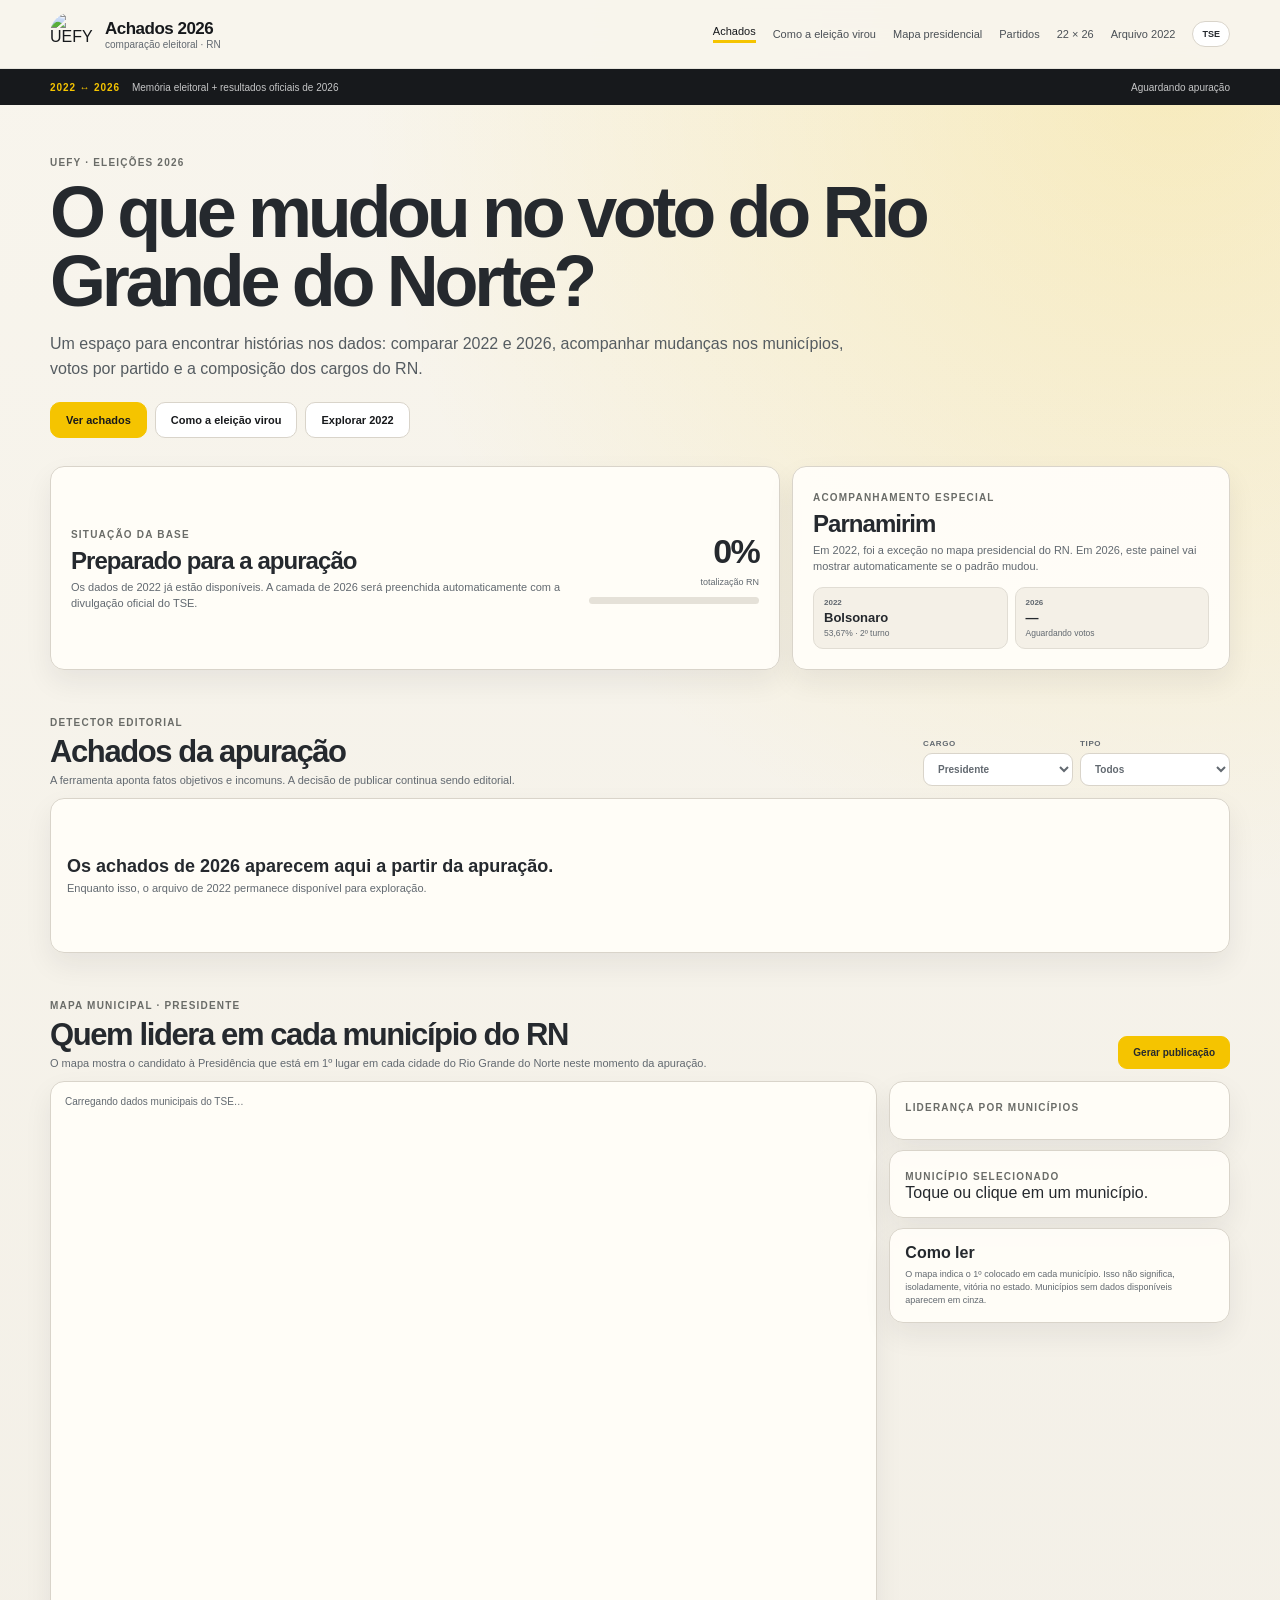
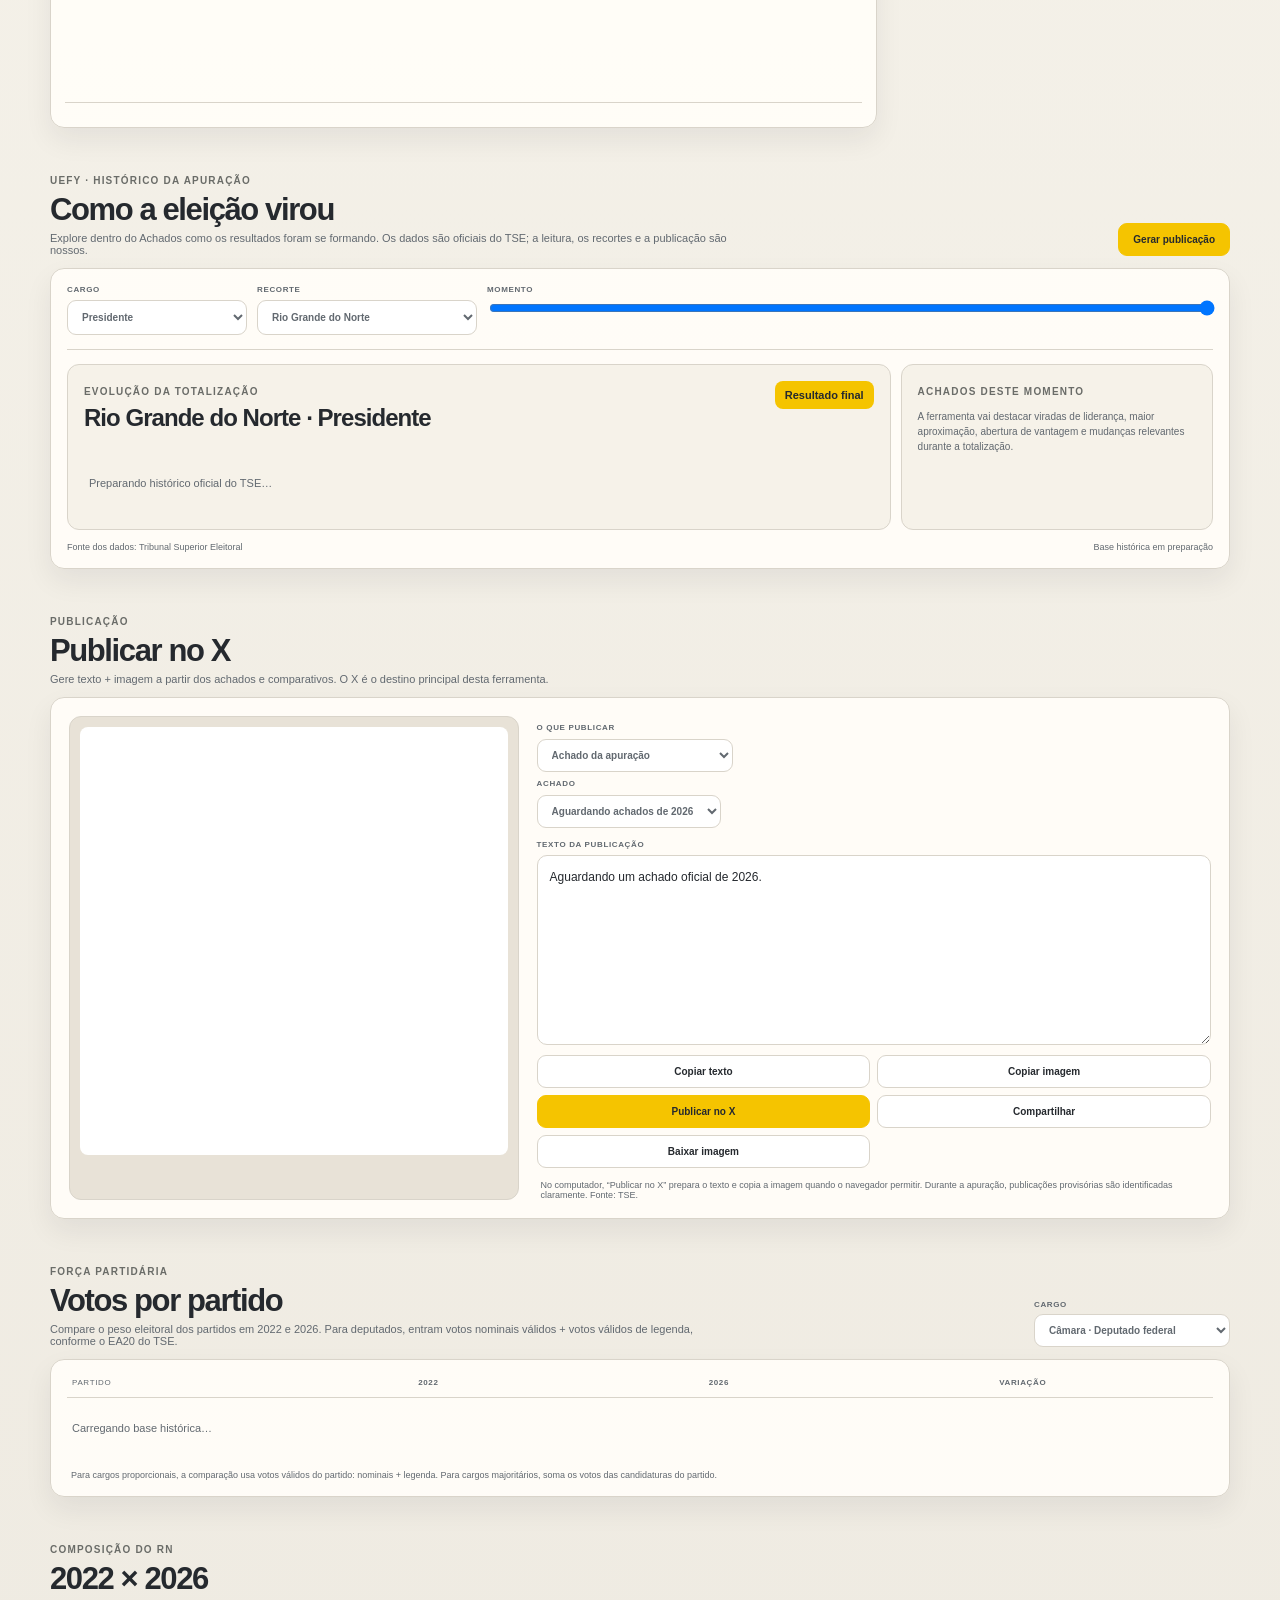
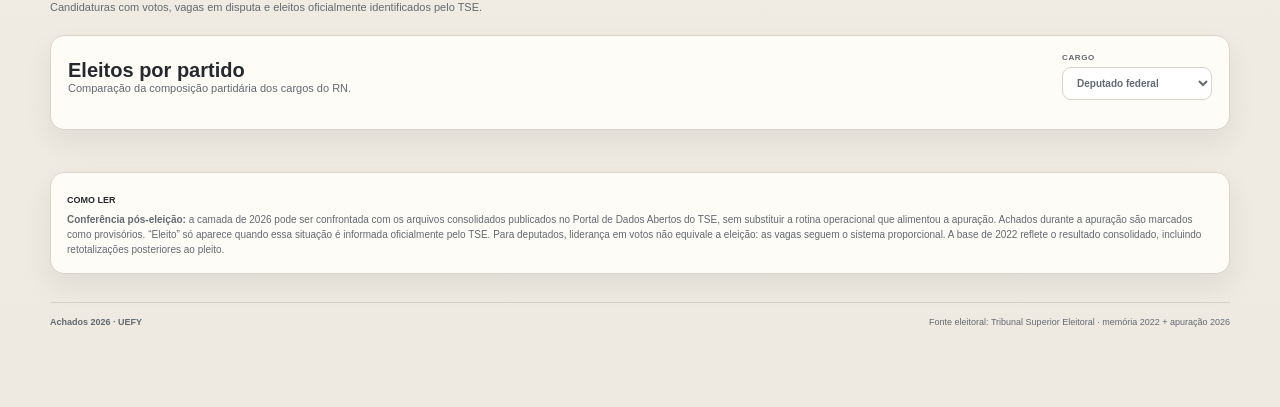
==== commit 4d0205a6: "fix: integra evolução ao seletor de publicação e versiona assets" ====
--- a/index.html
+++ b/index.html
@@ -1,12 +1,12 @@
-<!doctype html><html lang="pt-BR"><head><meta charset="utf-8"><meta name="viewport" content="width=device-width,initial-scale=1,viewport-fit=cover"><meta name="theme-color" content="#f5c400"><title>Achados 2026 | UEFY</title><link rel="stylesheet" href="achados.css?v=20261004-1939"></head><body>
+<!doctype html><html lang="pt-BR"><head><meta charset="utf-8"><meta name="viewport" content="width=device-width,initial-scale=1,viewport-fit=cover"><meta name="theme-color" content="#f5c400"><title>Achados 2026 | UEFY</title><link rel="stylesheet" href="achados.css?v=20261007-evolucao2"></head><body>
 <header class="topbar"><div class="wrap topbar-inner"><a class="brand" href="index.html"><img src="https://uefyerryeni.github.io/uefyerryeni-logo.png" alt="UEFY"><span><strong>Achados 2026</strong><small>comparação eleitoral · RN</small></span></a><nav><a class="active" href="#achados">Achados</a><a href="#evolucao">Como a eleição virou</a><a href="#mapa-presidente">Mapa presidencial</a><a href="#partidos">Partidos</a><a href="#comparar">22 × 26</a><a href="arquivo-2022.html">Arquivo 2022</a><span class="official">TSE</span></nav></div></header>
 <div class="live-strip"><div class="wrap"><b>2022 ↔ 2026</b><span id="liveStripText">Memória eleitoral + resultados oficiais de 2026</span><span id="liveStamp">Aguardando apuração</span></div></div>
 <main>
 <section class="hero"><div class="wrap"><div class="eyebrow">UEFY · ELEIÇÕES 2026</div><h1>O que mudou no voto do Rio Grande do Norte?</h1><p>Um espaço para encontrar histórias nos dados: comparar 2022 e 2026, acompanhar mudanças nos municípios, votos por partido e a composição dos cargos do RN.</p><div class="hero-actions"><a class="primary" href="#achados">Ver achados</a><a href="#evolucao">Como a eleição virou</a><a href="arquivo-2022.html">Explorar 2022</a></div></div></section>
 <section class="wrap status-grid"><article class="card status-main"><div><span class="kicker">SITUAÇÃO DA BASE</span><h2 id="statusTitle">Preparado para a apuração</h2><p id="statusText">Os dados de 2022 já estão disponíveis. A camada de 2026 será preenchida automaticamente com a divulgação oficial do TSE.</p></div><div class="progress-box"><strong id="progressValue">0%</strong><span>totalização RN</span><i><b id="progressBar"></b></i></div></article><article class="card parnamirim"><span class="kicker">ACOMPANHAMENTO ESPECIAL</span><h2>Parnamirim</h2><p id="parnamirimText">Em 2022, foi a exceção no mapa presidencial do RN. Em 2026, este painel vai mostrar automaticamente se o padrão mudou.</p><div id="parnamirimCompare" class="mini-compare"><span><b>2022</b><strong>Bolsonaro</strong><small>53,67% · 2º turno</small></span><span><b>2026</b><strong>—</strong><small>Aguardando votos</small></span></div></article></section>
 <section class="wrap section" id="achados"><div class="section-head"><div><span class="eyebrow">DETECTOR EDITORIAL</span><h2>Achados da apuração</h2><p>A ferramenta aponta fatos objetivos e incomuns. A decisão de publicar continua sendo editorial.</p></div><div class="controls"><label>Cargo<select id="findingOffice"><option value="pres">Presidente</option><option value="gov">Governador</option></select></label><label>Tipo<select id="findingType"><option value="all">Todos</option><option value="change">Mudou desde 2022</option><option value="exception">Exceção</option><option value="closest">Mais apertada</option><option value="widest">Maior vantagem</option><option value="extreme">Extremos</option></select></label></div></div><div id="findings" class="findings"><article class="card empty"><b>Os achados de 2026 aparecem aqui a partir da apuração.</b><span>Enquanto isso, o arquivo de 2022 permanece disponível para exploração.</span></article></div></section>
-<section class="wrap section" id="mapa-presidente"><div class="section-head"><div><span class="eyebrow">MAPA MUNICIPAL · PRESIDENTE</span><h2>Quem lidera em cada município do RN</h2><p>O mapa mostra o candidato à Presidência que está em 1º lugar em cada cidade do Rio Grande do Norte neste momento da apuração.</p></div><button id="publishPresidentMap" class="map-publish-btn">Gerar publicação</button></div><div class="pres-map-layout"><article class="card pres-map-card"><div id="presMapStatus" class="pres-map-status">Carregando dados municipais do TSE…</div><svg id="presidentRnMap" viewBox="0 0 760 560" aria-label="Mapa presidencial por município do Rio Grande do Norte"></svg><div id="presMapLegend" class="pres-map-legend"></div></article><aside class="pres-map-side"><article class="card"><span class="kicker">LIDERANÇA POR MUNICÍPIOS</span><div id="presMunicipalityCounts" class="pres-counts"></div></article><article class="card"><span class="kicker">MUNICÍPIO SELECIONADO</span><div id="presMunicipalityDetail" class="pres-detail">Toque ou clique em um município.</div></article><article class="card pres-note"><b>Como ler</b><p>O mapa indica o 1º colocado em cada município. Isso não significa, isoladamente, vitória no estado. Municípios sem dados disponíveis aparecem em cinza.</p></article></aside></div></section><section class="wrap section" id="evolucao"><div class="section-head"><div><span class="eyebrow">UEFY · HISTÓRICO DA APURAÇÃO</span><h2>Como a eleição virou</h2><p>Explore dentro do Achados como os resultados foram se formando. Os dados são oficiais do TSE; a leitura, os recortes e a publicação são nossos.</p></div><button id="publishEvolution" class="map-publish-btn">Gerar publicação</button></div><div class="card evolution-tool"><div class="evolution-controls"><label>Cargo<select id="evolutionOffice"><option value="pres">Presidente</option><option value="gov">Governador</option><option value="sen">Senado</option></select></label><label>Recorte<select id="evolutionScope"><option value="RN">Rio Grande do Norte</option></select></label><label>Momento<input id="evolutionTime" type="range" min="0" max="100" value="100"></label></div><div class="evolution-stage"><div class="evolution-chart"><div class="evolution-head"><div><span class="kicker">EVOLUÇÃO DA TOTALIZAÇÃO</span><h3 id="evolutionTitle">Rio Grande do Norte · Presidente</h3></div><strong id="evolutionMoment">Resultado final</strong></div><div id="evolutionLines" class="evolution-lines"><div class="loading">Preparando histórico oficial do TSE…</div></div></div><aside class="evolution-insights"><span class="kicker">ACHADOS DESTE MOMENTO</span><div id="evolutionFindings"><p>A ferramenta vai destacar viradas de liderança, maior aproximação, abertura de vantagem e mudanças relevantes durante a totalização.</p></div></aside></div><div class="evolution-footer"><span>Fonte dos dados: Tribunal Superior Eleitoral</span><span id="evolutionSourceState">Base histórica em preparação</span></div></div></section><section class="wrap section" id="publicar"><div class="section-head"><div><span class="eyebrow">PUBLICAÇÃO</span><h2>Publicar no X</h2><p>Gere texto + imagem a partir dos achados e comparativos. O X é o destino principal desta ferramenta.</p></div></div><div class="card publish-panel"><div class="publish-preview"><canvas id="findingCanvas" width="1080" height="1080"></canvas></div><div class="publish-editor"><label class="solo-control">O que publicar<select id="publishKind"><option value="finding">Achado da apuração</option><option value="presmap">Mapa · Presidente por município</option><option value="party">Votos por partido</option><option value="office">2022 × 2026</option><option value="elected">Eleitos por partido</option><option value="evolution">Como a eleição virou</option></select></label><label class="solo-control publish-source" id="publishFindingField">Achado<select id="publishFinding"><option value="">Aguardando achados de 2026</option></select></label><label class="solo-control publish-source" id="publishPartyField" hidden>Partido<select id="publishParty"></select></label><label class="solo-control publish-source" id="publishOfficeField" hidden>Cargo<select id="publishOffice"><option value="gov">Governador</option><option value="sen">Senado</option><option value="depf">Deputado federal</option><option value="depe">Deputado estadual</option></select></label><label class="solo-control publish-source" id="publishElectedField" hidden>Partido<select id="publishElectedParty"></select></label><label class="publish-label">Texto da publicação<textarea id="findingPostText" readonly>Aguardando um achado oficial de 2026.</textarea></label><div class="publish-actions"><button id="copyFindingText">Copiar texto</button><button id="copyFindingImage">Copiar imagem</button><button class="primary" id="openFindingX">Publicar no X</button><button id="shareFinding">Compartilhar</button><button id="downloadFindingImage">Baixar imagem</button></div><p class="method">No computador, “Publicar no X” prepara o texto e copia a imagem quando o navegador permitir. Durante a apuração, publicações provisórias são identificadas claramente. Fonte: TSE.</p></div></div></section>
+<section class="wrap section" id="mapa-presidente"><div class="section-head"><div><span class="eyebrow">MAPA MUNICIPAL · PRESIDENTE</span><h2>Quem lidera em cada município do RN</h2><p>O mapa mostra o candidato à Presidência que está em 1º lugar em cada cidade do Rio Grande do Norte neste momento da apuração.</p></div><button id="publishPresidentMap" class="map-publish-btn">Gerar publicação</button></div><div class="pres-map-layout"><article class="card pres-map-card"><div id="presMapStatus" class="pres-map-status">Carregando dados municipais do TSE…</div><svg id="presidentRnMap" viewBox="0 0 760 560" aria-label="Mapa presidencial por município do Rio Grande do Norte"></svg><div id="presMapLegend" class="pres-map-legend"></div></article><aside class="pres-map-side"><article class="card"><span class="kicker">LIDERANÇA POR MUNICÍPIOS</span><div id="presMunicipalityCounts" class="pres-counts"></div></article><article class="card"><span class="kicker">MUNICÍPIO SELECIONADO</span><div id="presMunicipalityDetail" class="pres-detail">Toque ou clique em um município.</div></article><article class="card pres-note"><b>Como ler</b><p>O mapa indica o 1º colocado em cada município. Isso não significa, isoladamente, vitória no estado. Municípios sem dados disponíveis aparecem em cinza.</p></article></aside></div></section><section class="wrap section" id="evolucao"><div class="section-head"><div><span class="eyebrow">UEFY · HISTÓRICO DA APURAÇÃO</span><h2>Como a eleição virou</h2><p>Explore dentro do Achados como os resultados foram se formando. Os dados são oficiais do TSE; a leitura, os recortes e a publicação são nossos.</p></div><button id="publishEvolution" class="map-publish-btn">Gerar publicação</button></div><div class="card evolution-tool"><div class="evolution-controls"><label>Cargo<select id="evolutionOffice"><option value="pres">Presidente</option><option value="gov">Governador</option><option value="sen">Senado</option></select></label><label>Recorte<select id="evolutionScope"><option value="RN">Rio Grande do Norte</option></select></label><label>Momento<input id="evolutionTime" type="range" min="0" max="100" value="100"></label></div><div class="evolution-stage"><div class="evolution-chart"><div class="evolution-head"><div><span class="kicker">EVOLUÇÃO DA TOTALIZAÇÃO</span><h3 id="evolutionTitle">Rio Grande do Norte · Presidente</h3></div><strong id="evolutionMoment">Resultado final</strong></div><div id="evolutionLines" class="evolution-lines"><div class="loading">Preparando histórico oficial do TSE…</div></div></div><aside class="evolution-insights"><span class="kicker">ACHADOS DESTE MOMENTO</span><div id="evolutionFindings"><p>A ferramenta vai destacar viradas de liderança, maior aproximação, abertura de vantagem e mudanças relevantes durante a totalização.</p></div></aside></div><div class="evolution-footer"><span>Fonte dos dados: Tribunal Superior Eleitoral</span><span id="evolutionSourceState">Base histórica em preparação</span></div></div></section><section class="wrap section" id="publicar"><div class="section-head"><div><span class="eyebrow">PUBLICAÇÃO</span><h2>Publicar no X</h2><p>Gere texto + imagem a partir dos achados e comparativos. O X é o destino principal desta ferramenta.</p></div></div><div class="card publish-panel"><div class="publish-preview"><canvas id="findingCanvas" width="1080" height="1080"></canvas></div><div class="publish-editor"><label class="solo-control">O que publicar<select id="publishKind"><option value="finding">Achado da apuração</option><option value="presmap">Mapa · Presidente por município</option><option value="party">Votos por partido</option><option value="office">2022 × 2026</option><option value="elected">Eleitos por partido</option><option value="evolution">Como a eleição virou</option><option value="evolution">Como a eleição virou</option></select></label><label class="solo-control publish-source" id="publishFindingField">Achado<select id="publishFinding"><option value="">Aguardando achados de 2026</option></select></label><label class="solo-control publish-source" id="publishPartyField" hidden>Partido<select id="publishParty"></select></label><label class="solo-control publish-source" id="publishOfficeField" hidden>Cargo<select id="publishOffice"><option value="gov">Governador</option><option value="sen">Senado</option><option value="depf">Deputado federal</option><option value="depe">Deputado estadual</option></select></label><label class="solo-control publish-source" id="publishElectedField" hidden>Partido<select id="publishElectedParty"></select></label><label class="publish-label">Texto da publicação<textarea id="findingPostText" readonly>Aguardando um achado oficial de 2026.</textarea></label><div class="publish-actions"><button id="copyFindingText">Copiar texto</button><button id="copyFindingImage">Copiar imagem</button><button class="primary" id="openFindingX">Publicar no X</button><button id="shareFinding">Compartilhar</button><button id="downloadFindingImage">Baixar imagem</button></div><p class="method">No computador, “Publicar no X” prepara o texto e copia a imagem quando o navegador permitir. Durante a apuração, publicações provisórias são identificadas claramente. Fonte: TSE.</p></div></div></section>
 <section class="wrap section" id="partidos"><div class="section-head"><div><span class="eyebrow">FORÇA PARTIDÁRIA</span><h2>Votos por partido</h2><p>Compare o peso eleitoral dos partidos em 2022 e 2026. Para deputados, entram votos nominais válidos + votos válidos de legenda, conforme o EA20 do TSE.</p></div><label class="solo-control">Cargo<select id="partyOffice"><option value="depf">Câmara · Deputado federal</option><option value="depe">Assembleia · Deputado estadual</option><option value="sen">Senado</option><option value="gov">Governador</option></select></label></div><div class="card party-panel"><div class="year-head"><span>PARTIDO</span><b>2022</b><b>2026</b><b>VARIAÇÃO</b></div><div id="partyRows" class="party-rows"><div class="loading">Carregando base histórica…</div></div><p class="method" id="partyMethod">Para cargos proporcionais, a comparação usa votos válidos do partido: nominais + legenda. Para cargos majoritários, soma os votos das candidaturas do partido.</p></div></section>
 <section class="wrap section" id="comparar"><div class="section-head"><div><span class="eyebrow">COMPOSIÇÃO DO RN</span><h2>2022 × 2026</h2><p>Candidaturas com votos, vagas em disputa e eleitos oficialmente identificados pelo TSE.</p></div></div><div id="officeCompare" class="office-grid"></div><div class="card elected-parties"><div class="section-head compact"><div><h3>Eleitos por partido</h3><p>Comparação da composição partidária dos cargos do RN.</p></div><label class="solo-control">Cargo<select id="electedOffice"><option value="depf">Deputado federal</option><option value="depe">Deputado estadual</option><option value="sen">Senado</option><option value="gov">Governador</option></select></label></div><div id="electedPartyRows" class="elected-rows"></div></div></section>
 <section class="wrap section methodology"><div class="card"><b>COMO LER</b><p><strong>Conferência pós-eleição:</strong> a camada de 2026 pode ser confrontada com os arquivos consolidados publicados no Portal de Dados Abertos do TSE, sem substituir a rotina operacional que alimentou a apuração. Achados durante a apuração são marcados como provisórios. “Eleito” só aparece quando essa situação é informada oficialmente pelo TSE. Para deputados, liderança em votos não equivale a eleição: as vagas seguem o sistema proporcional. A base de 2022 reflete o resultado consolidado, incluindo retotalizações posteriores ao pleito.</p></div></section>
-</main><footer><div class="wrap"><strong>Achados 2026 · UEFY</strong><span>Fonte eleitoral: Tribunal Superior Eleitoral · memória 2022 + apuração 2026</span></div></footer><nav class="mobile-dock"><a href="#achados">Achados</a><a href="#evolucao">Evolução</a><a href="#mapa-presidente">Mapa</a><a href="#publicar">Publicar</a><a href="#partidos">Partidos</a><a href="#comparar">22×26</a></nav><button id="toTop" class="to-top">↑</button><script src="achados.js?v=20261004-2010"></script></body></html>+</main><footer><div class="wrap"><strong>Achados 2026 · UEFY</strong><span>Fonte eleitoral: Tribunal Superior Eleitoral · memória 2022 + apuração 2026</span></div></footer><nav class="mobile-dock"><a href="#achados">Achados</a><a href="#evolucao">Evolução</a><a href="#mapa-presidente">Mapa</a><a href="#publicar">Publicar</a><a href="#partidos">Partidos</a><a href="#comparar">22×26</a></nav><button id="toTop" class="to-top">↑</button><script src="achados.js?v=20261007-evolucao2"></script></body></html>
--- a/achados.css
+++ b/achados.css
@@ -12,3 +12,6 @@
 
 /* Evolução da totalização · TSE */
 .evolution-grid{display:grid;grid-template-columns:1.35fr .65fr;gap:10px}.evolution-main,.evolution-ideas{padding:20px}.evolution-main h3{font-size:24px;letter-spacing:-.04em;margin:8px 0}.evolution-main p,.evolution-ideas p{font-size:10px;line-height:1.5;color:var(--muted)}.evolution-ideas strong{display:block;font-size:11px;margin-top:12px}.evolution-actions{display:flex;flex-wrap:wrap;gap:8px;margin-top:16px}.evolution-actions a{border:1px solid var(--rule);background:#fff;padding:10px 13px;border-radius:9px;text-decoration:none;color:var(--ink);font-size:10px;font-weight:800}.evolution-actions a.primary{background:var(--yellow);border-color:var(--yellow)}@media(max-width:700px){.evolution-grid{grid-template-columns:1fr}.evolution-actions{display:grid}.mobile-dock{grid-template-columns:repeat(5,1fr)}}
+
+/* Ferramenta UEFY · histórico da totalização */
+.evolution-tool{padding:16px}.evolution-controls{display:grid;grid-template-columns:180px 220px 1fr;gap:10px;padding-bottom:14px;border-bottom:1px solid var(--rule)}.evolution-controls label{font-size:8px;font-weight:800;letter-spacing:.08em;text-transform:uppercase;color:var(--muted)}.evolution-controls select,.evolution-controls input{display:block;width:100%;margin-top:6px}.evolution-controls select{border:1px solid var(--rule);background:#fff;border-radius:9px;padding:10px;font-size:10px;font-weight:700}.evolution-stage{display:grid;grid-template-columns:1.45fr .55fr;gap:10px;margin-top:14px}.evolution-chart,.evolution-insights{background:var(--soft);border:1px solid var(--rule);border-radius:12px;padding:16px}.evolution-head{display:flex;justify-content:space-between;gap:12px;align-items:start}.evolution-head h3{font-size:24px;letter-spacing:-.04em;margin:5px 0}.evolution-head>strong{font-size:11px;background:var(--yellow);padding:8px 10px;border-radius:8px}.evolution-lines{margin-top:16px}.evolution-line{display:grid;grid-template-columns:minmax(130px,1fr) 2fr auto;gap:10px;align-items:center;margin:11px 0}.evolution-line b{font-size:11px}.evolution-line i{display:block;height:10px;background:#ddd8ce;border-radius:99px;overflow:hidden}.evolution-line i span{display:block;height:100%;background:var(--ink)}.evolution-line strong{font-size:16px;min-width:58px;text-align:right}.evolution-insights p{font-size:10px;line-height:1.5;color:var(--muted)}.evolution-footer{display:flex;justify-content:space-between;gap:12px;margin-top:12px;font-size:9px;color:var(--muted)}@media(max-width:700px){.evolution-controls,.evolution-stage{grid-template-columns:1fr}.evolution-line{grid-template-columns:1fr auto}.evolution-line i{grid-column:1/-1;grid-row:2}.evolution-head h3{font-size:20px}.evolution-footer{display:block}.evolution-footer span{display:block;margin-top:4px}}
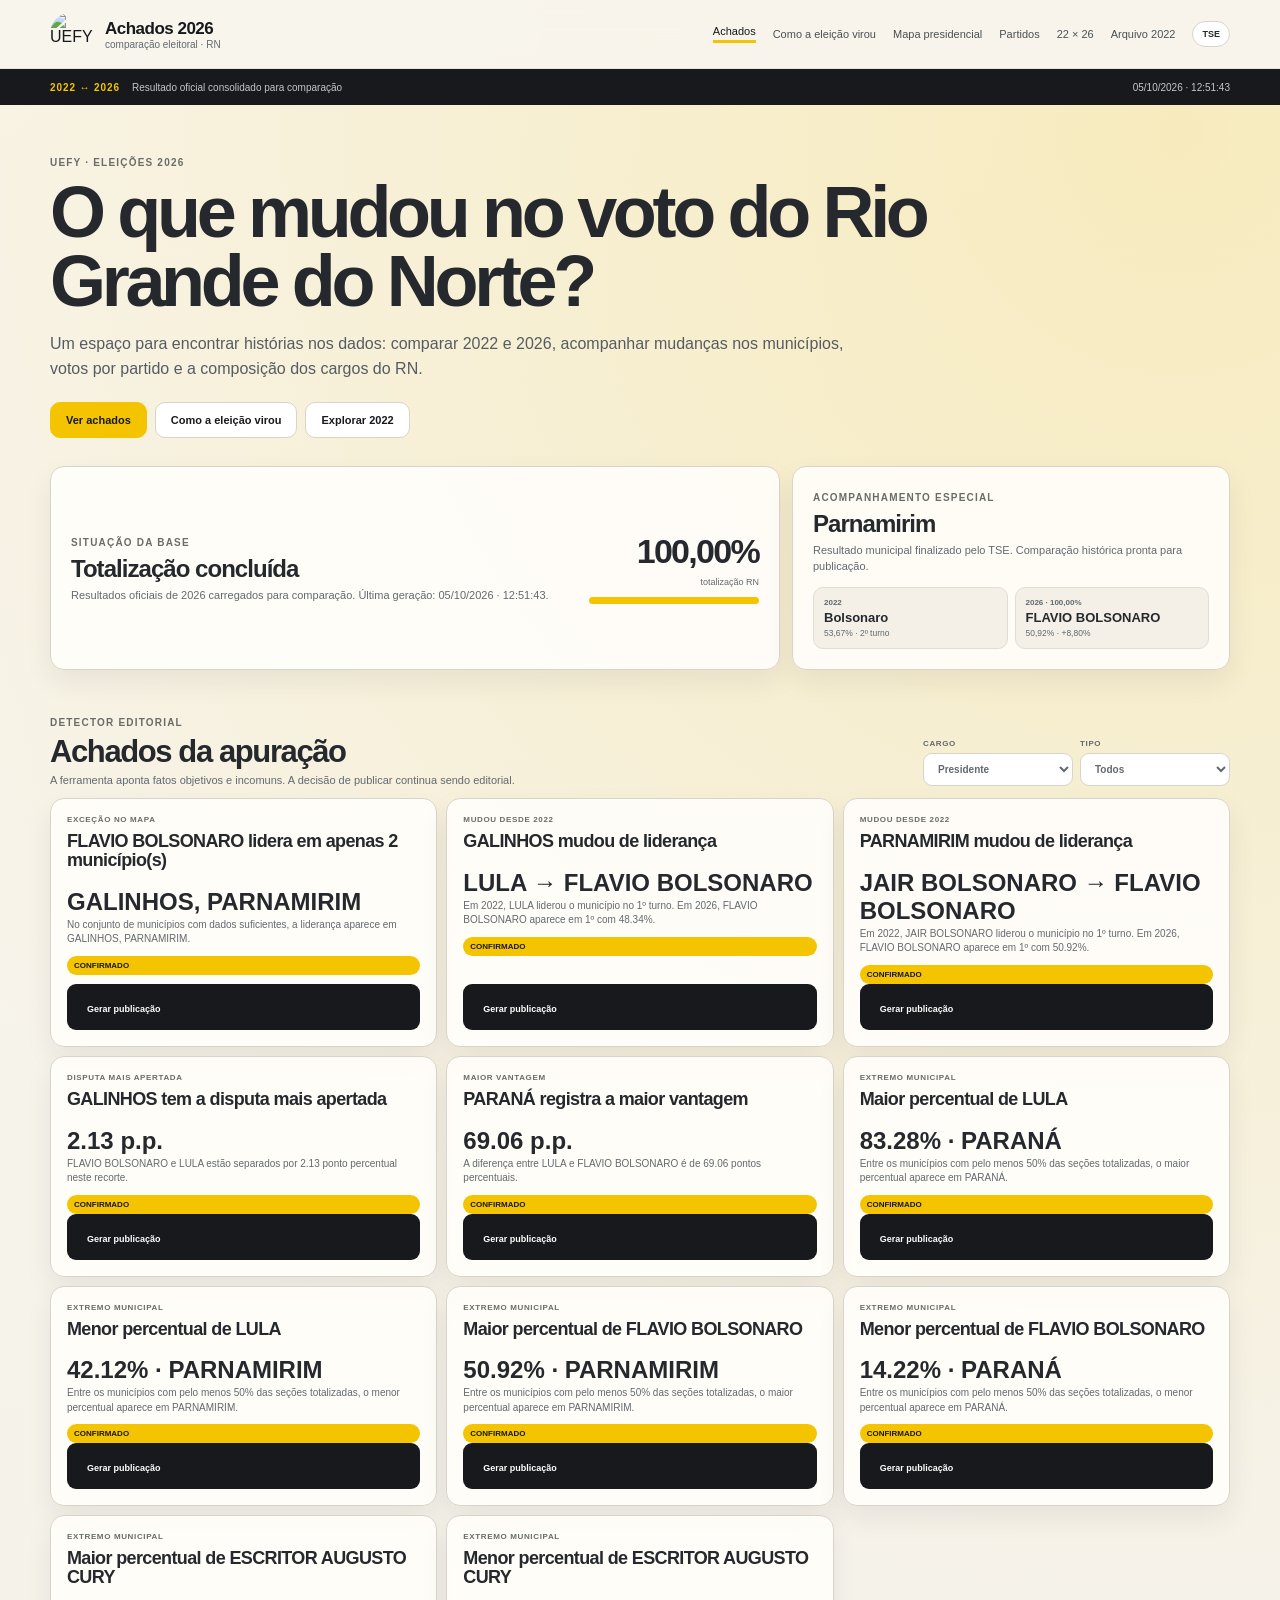
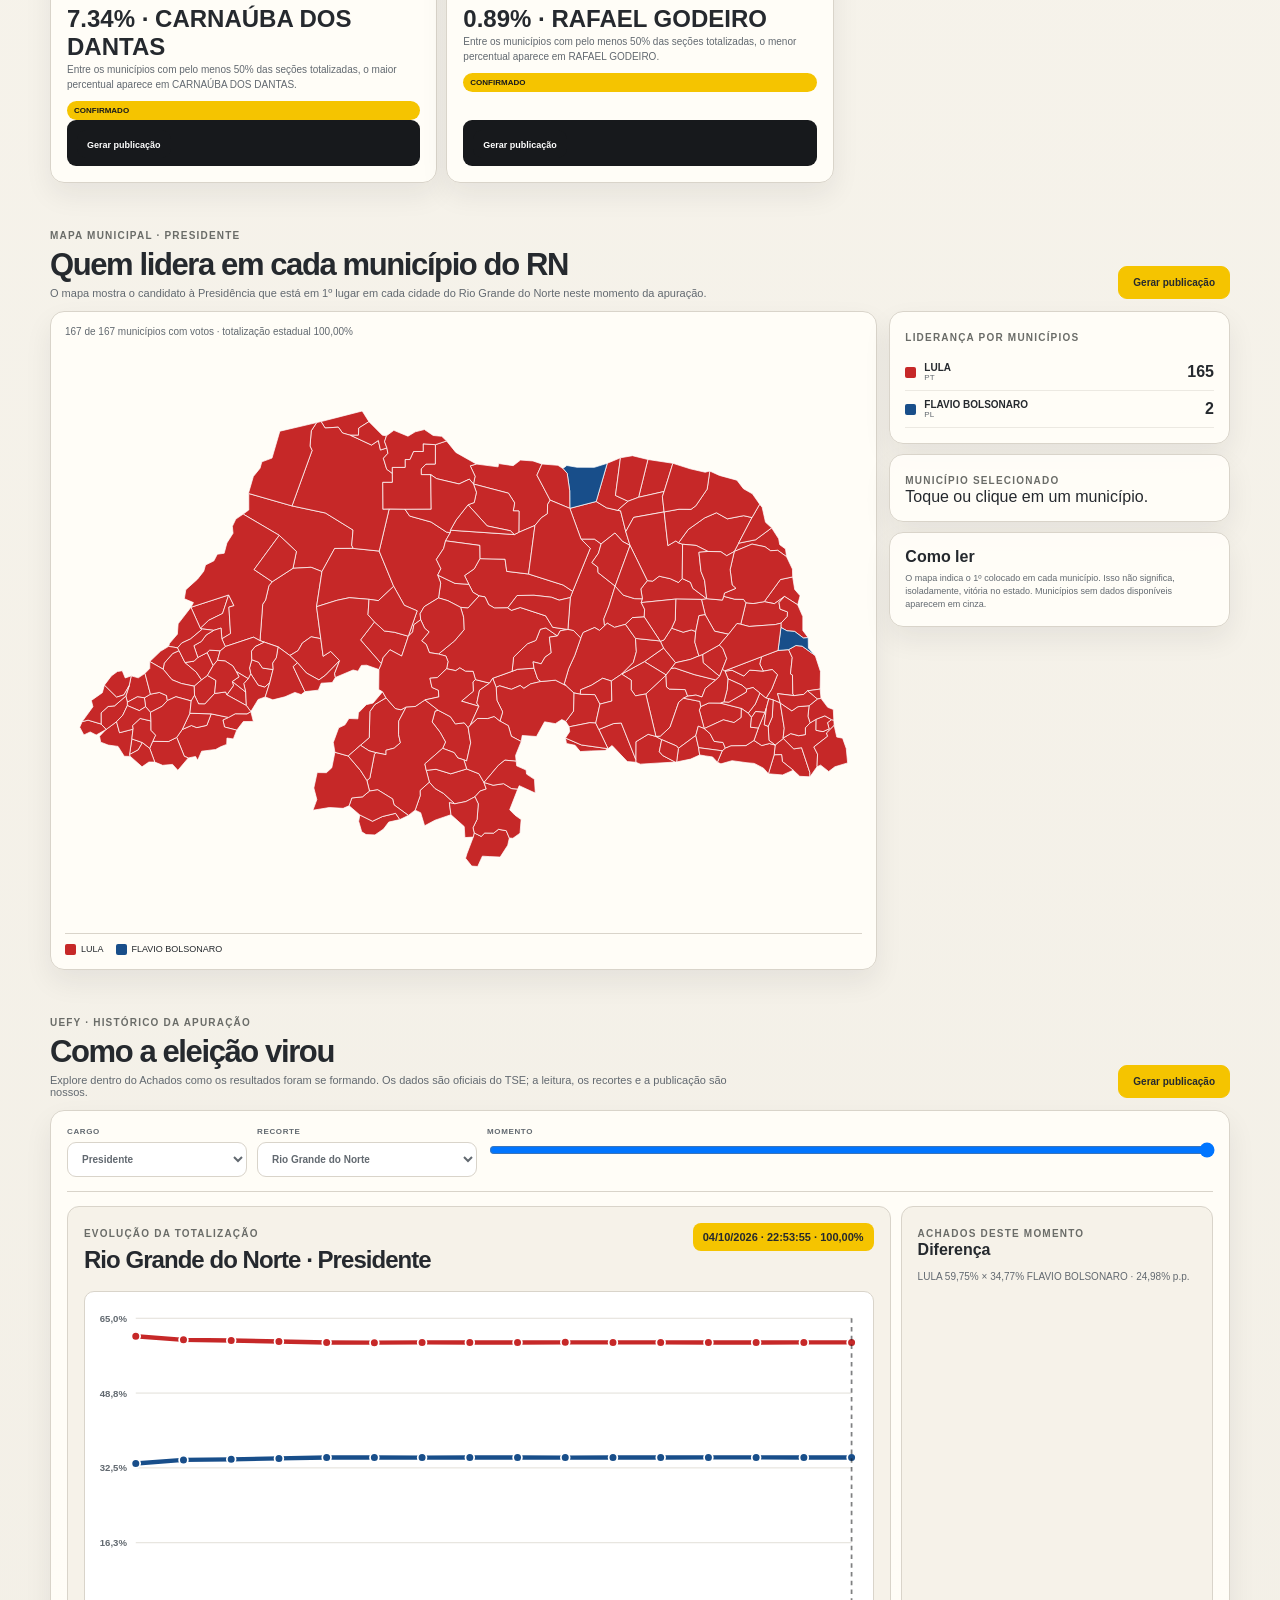
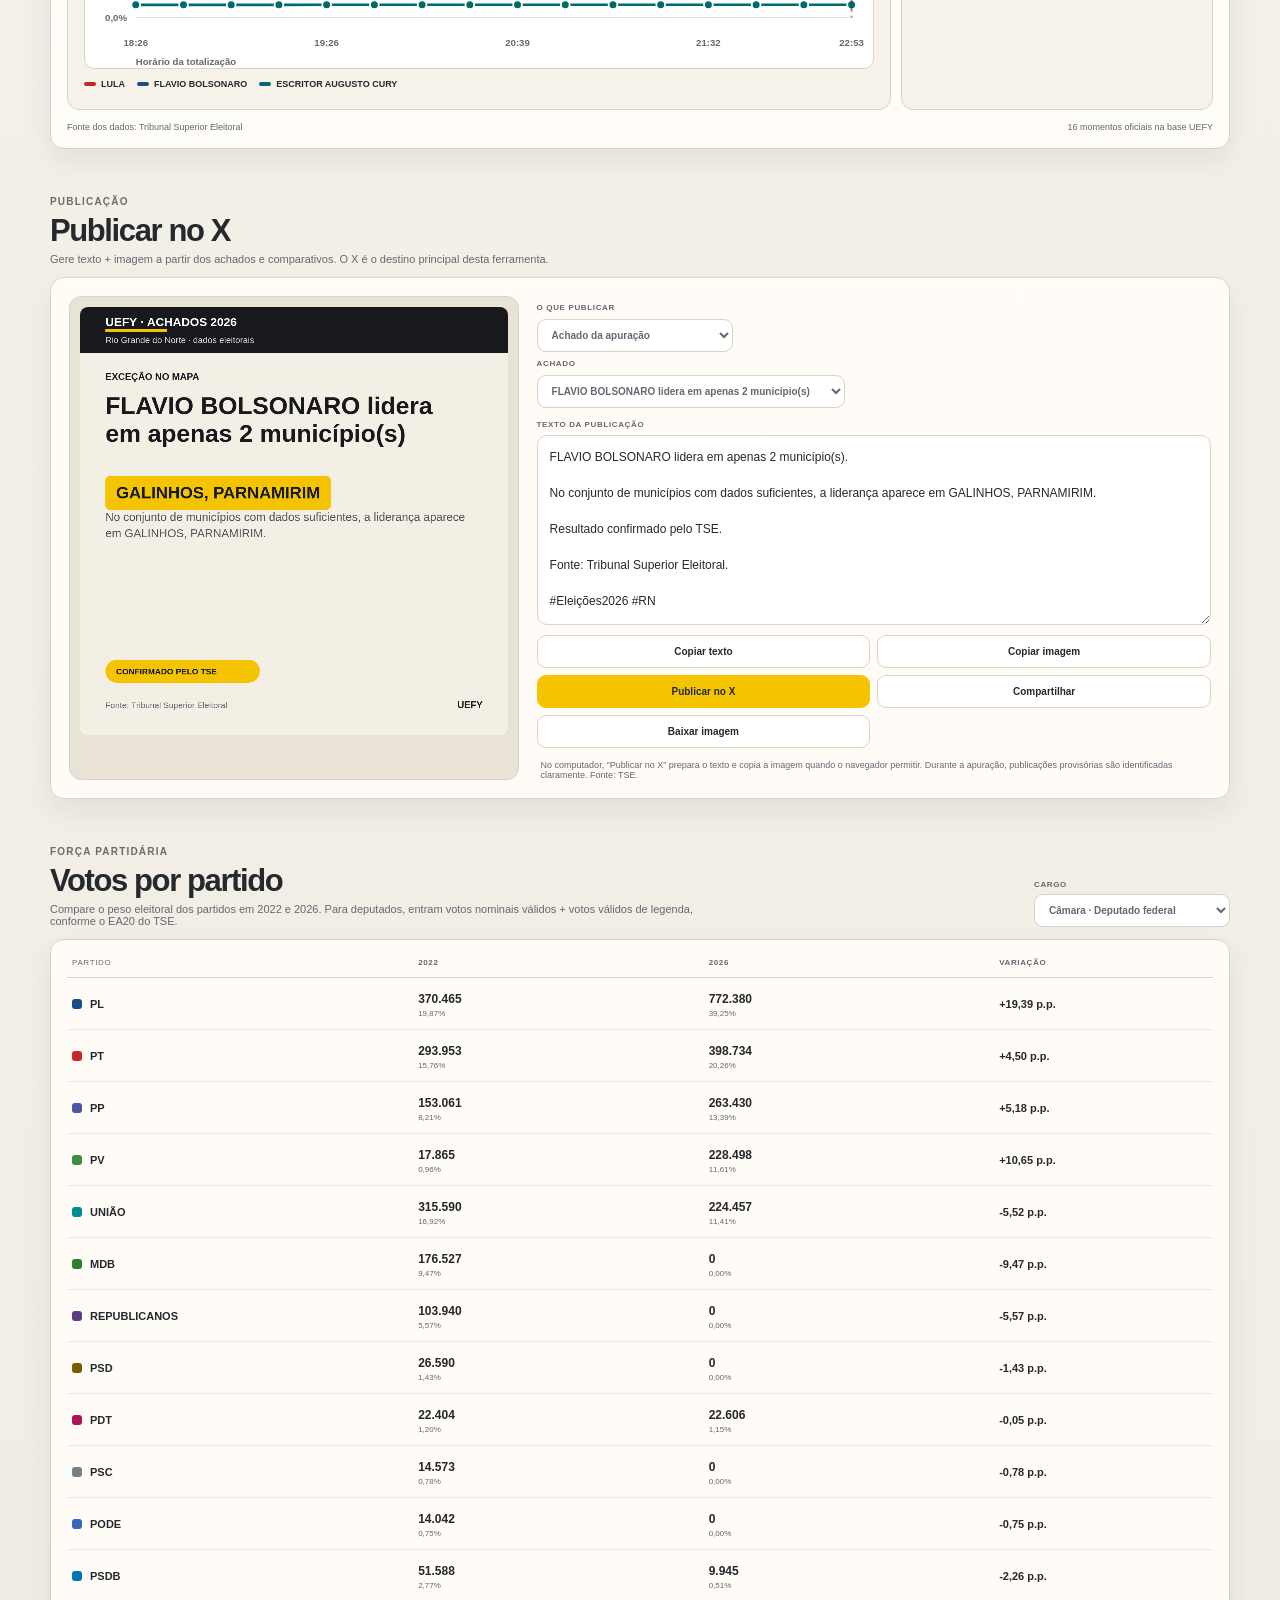
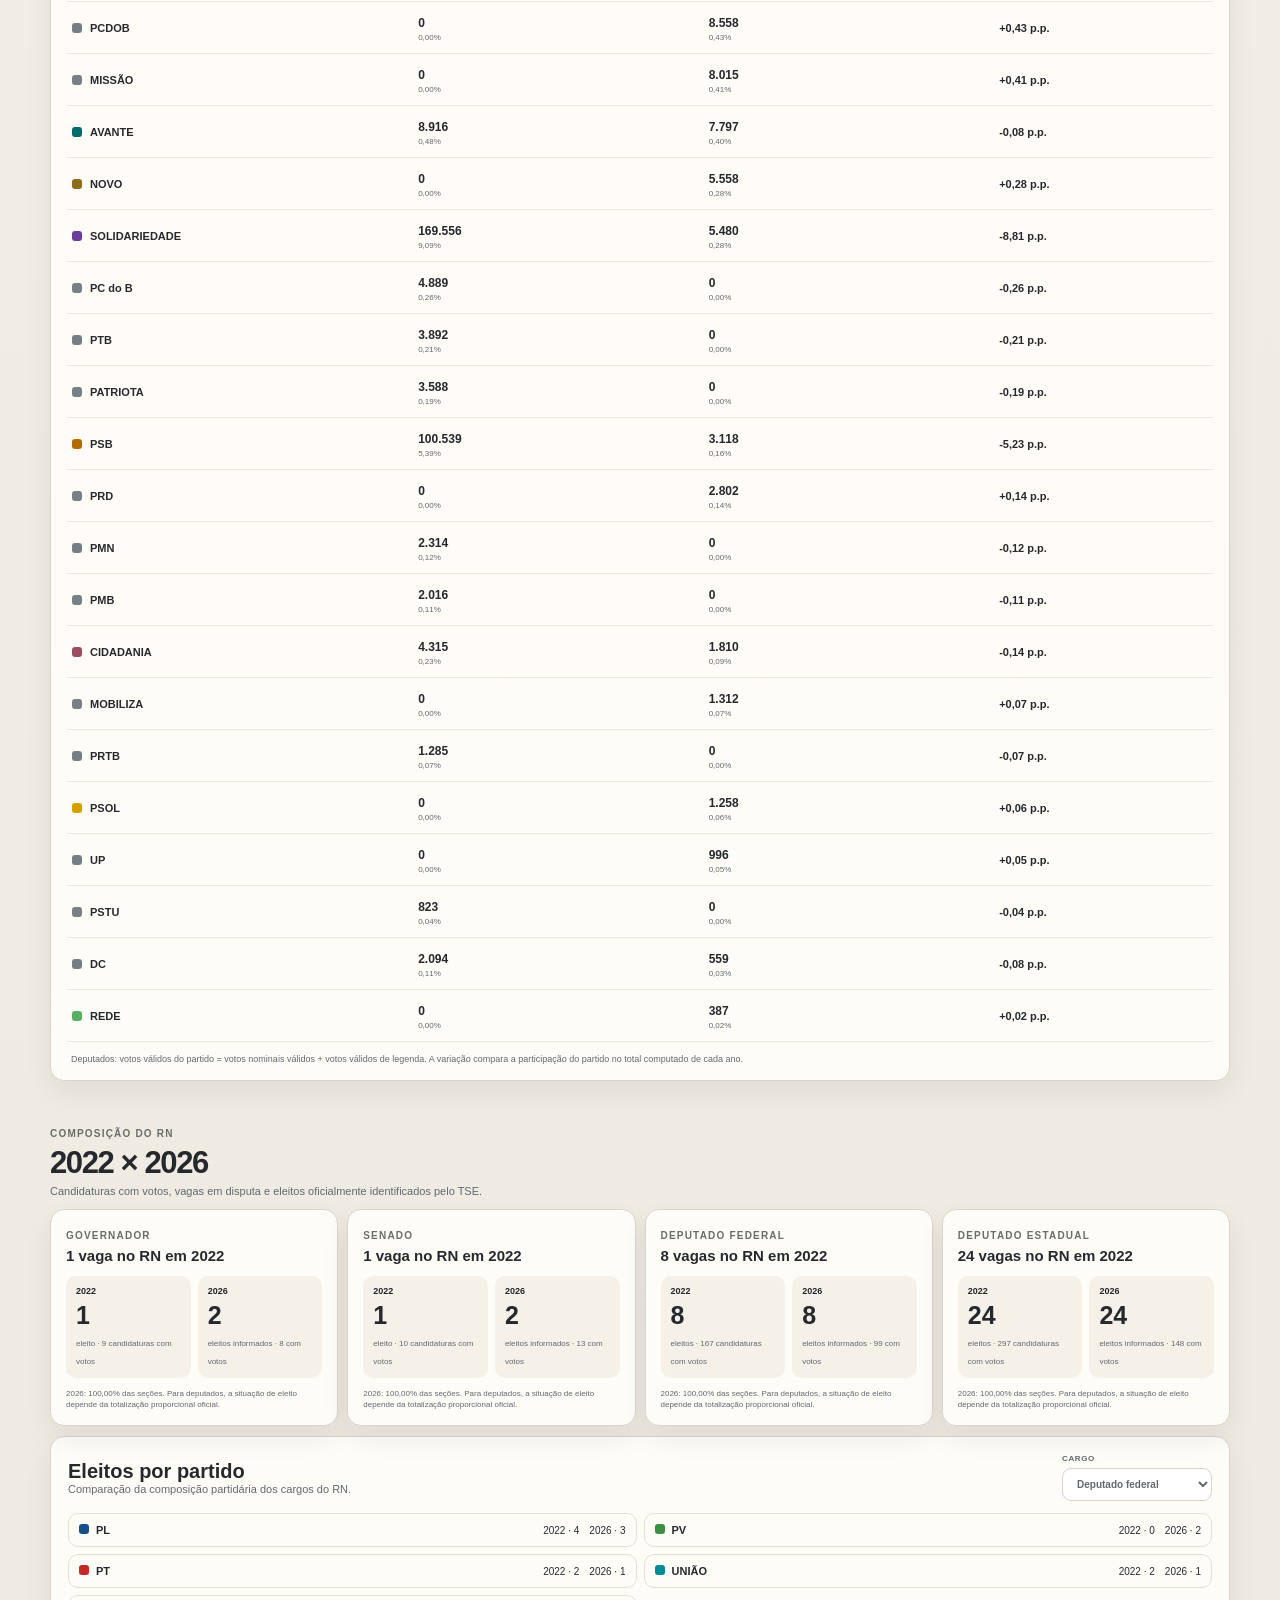
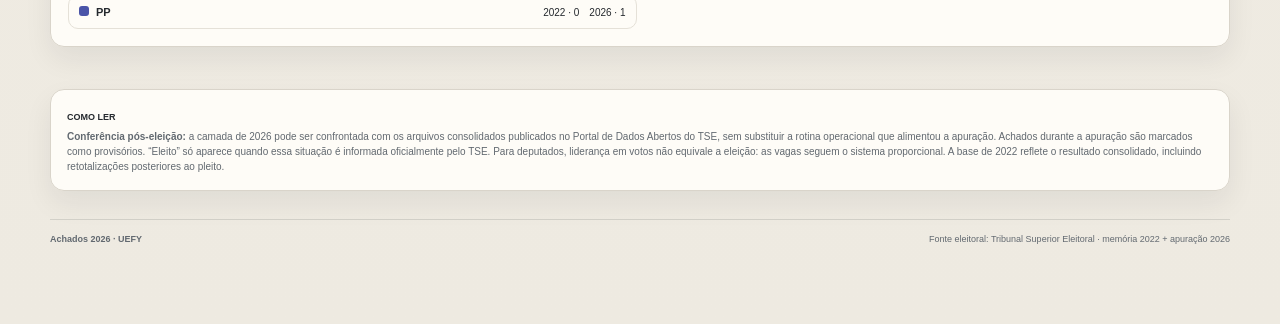
==== commit 66941f90: "fix: insere de fato o SVG do gráfico de evolução" ====
--- a/index.html
+++ b/index.html
@@ -1,12 +1,12 @@
-<!doctype html><html lang="pt-BR"><head><meta charset="utf-8"><meta name="viewport" content="width=device-width,initial-scale=1,viewport-fit=cover"><meta name="theme-color" content="#f5c400"><title>Achados 2026 | UEFY</title><link rel="stylesheet" href="achados.css?v=20261007-evolucao2"></head><body>
+<!doctype html><html lang="pt-BR"><head><meta charset="utf-8"><meta name="viewport" content="width=device-width,initial-scale=1,viewport-fit=cover"><meta name="theme-color" content="#f5c400"><title>Achados 2026 | UEFY</title><link rel="stylesheet" href="achados.css?v=20261007-linhas3"></head><body>
 <header class="topbar"><div class="wrap topbar-inner"><a class="brand" href="index.html"><img src="https://uefyerryeni.github.io/uefyerryeni-logo.png" alt="UEFY"><span><strong>Achados 2026</strong><small>comparação eleitoral · RN</small></span></a><nav><a class="active" href="#achados">Achados</a><a href="#evolucao">Como a eleição virou</a><a href="#mapa-presidente">Mapa presidencial</a><a href="#partidos">Partidos</a><a href="#comparar">22 × 26</a><a href="arquivo-2022.html">Arquivo 2022</a><span class="official">TSE</span></nav></div></header>
 <div class="live-strip"><div class="wrap"><b>2022 ↔ 2026</b><span id="liveStripText">Memória eleitoral + resultados oficiais de 2026</span><span id="liveStamp">Aguardando apuração</span></div></div>
 <main>
 <section class="hero"><div class="wrap"><div class="eyebrow">UEFY · ELEIÇÕES 2026</div><h1>O que mudou no voto do Rio Grande do Norte?</h1><p>Um espaço para encontrar histórias nos dados: comparar 2022 e 2026, acompanhar mudanças nos municípios, votos por partido e a composição dos cargos do RN.</p><div class="hero-actions"><a class="primary" href="#achados">Ver achados</a><a href="#evolucao">Como a eleição virou</a><a href="arquivo-2022.html">Explorar 2022</a></div></div></section>
 <section class="wrap status-grid"><article class="card status-main"><div><span class="kicker">SITUAÇÃO DA BASE</span><h2 id="statusTitle">Preparado para a apuração</h2><p id="statusText">Os dados de 2022 já estão disponíveis. A camada de 2026 será preenchida automaticamente com a divulgação oficial do TSE.</p></div><div class="progress-box"><strong id="progressValue">0%</strong><span>totalização RN</span><i><b id="progressBar"></b></i></div></article><article class="card parnamirim"><span class="kicker">ACOMPANHAMENTO ESPECIAL</span><h2>Parnamirim</h2><p id="parnamirimText">Em 2022, foi a exceção no mapa presidencial do RN. Em 2026, este painel vai mostrar automaticamente se o padrão mudou.</p><div id="parnamirimCompare" class="mini-compare"><span><b>2022</b><strong>Bolsonaro</strong><small>53,67% · 2º turno</small></span><span><b>2026</b><strong>—</strong><small>Aguardando votos</small></span></div></article></section>
 <section class="wrap section" id="achados"><div class="section-head"><div><span class="eyebrow">DETECTOR EDITORIAL</span><h2>Achados da apuração</h2><p>A ferramenta aponta fatos objetivos e incomuns. A decisão de publicar continua sendo editorial.</p></div><div class="controls"><label>Cargo<select id="findingOffice"><option value="pres">Presidente</option><option value="gov">Governador</option></select></label><label>Tipo<select id="findingType"><option value="all">Todos</option><option value="change">Mudou desde 2022</option><option value="exception">Exceção</option><option value="closest">Mais apertada</option><option value="widest">Maior vantagem</option><option value="extreme">Extremos</option></select></label></div></div><div id="findings" class="findings"><article class="card empty"><b>Os achados de 2026 aparecem aqui a partir da apuração.</b><span>Enquanto isso, o arquivo de 2022 permanece disponível para exploração.</span></article></div></section>
-<section class="wrap section" id="mapa-presidente"><div class="section-head"><div><span class="eyebrow">MAPA MUNICIPAL · PRESIDENTE</span><h2>Quem lidera em cada município do RN</h2><p>O mapa mostra o candidato à Presidência que está em 1º lugar em cada cidade do Rio Grande do Norte neste momento da apuração.</p></div><button id="publishPresidentMap" class="map-publish-btn">Gerar publicação</button></div><div class="pres-map-layout"><article class="card pres-map-card"><div id="presMapStatus" class="pres-map-status">Carregando dados municipais do TSE…</div><svg id="presidentRnMap" viewBox="0 0 760 560" aria-label="Mapa presidencial por município do Rio Grande do Norte"></svg><div id="presMapLegend" class="pres-map-legend"></div></article><aside class="pres-map-side"><article class="card"><span class="kicker">LIDERANÇA POR MUNICÍPIOS</span><div id="presMunicipalityCounts" class="pres-counts"></div></article><article class="card"><span class="kicker">MUNICÍPIO SELECIONADO</span><div id="presMunicipalityDetail" class="pres-detail">Toque ou clique em um município.</div></article><article class="card pres-note"><b>Como ler</b><p>O mapa indica o 1º colocado em cada município. Isso não significa, isoladamente, vitória no estado. Municípios sem dados disponíveis aparecem em cinza.</p></article></aside></div></section><section class="wrap section" id="evolucao"><div class="section-head"><div><span class="eyebrow">UEFY · HISTÓRICO DA APURAÇÃO</span><h2>Como a eleição virou</h2><p>Explore dentro do Achados como os resultados foram se formando. Os dados são oficiais do TSE; a leitura, os recortes e a publicação são nossos.</p></div><button id="publishEvolution" class="map-publish-btn">Gerar publicação</button></div><div class="card evolution-tool"><div class="evolution-controls"><label>Cargo<select id="evolutionOffice"><option value="pres">Presidente</option><option value="gov">Governador</option><option value="sen">Senado</option></select></label><label>Recorte<select id="evolutionScope"><option value="RN">Rio Grande do Norte</option></select></label><label>Momento<input id="evolutionTime" type="range" min="0" max="100" value="100"></label></div><div class="evolution-stage"><div class="evolution-chart"><div class="evolution-head"><div><span class="kicker">EVOLUÇÃO DA TOTALIZAÇÃO</span><h3 id="evolutionTitle">Rio Grande do Norte · Presidente</h3></div><strong id="evolutionMoment">Resultado final</strong></div><div id="evolutionLines" class="evolution-lines"><div class="loading">Preparando histórico oficial do TSE…</div></div></div><aside class="evolution-insights"><span class="kicker">ACHADOS DESTE MOMENTO</span><div id="evolutionFindings"><p>A ferramenta vai destacar viradas de liderança, maior aproximação, abertura de vantagem e mudanças relevantes durante a totalização.</p></div></aside></div><div class="evolution-footer"><span>Fonte dos dados: Tribunal Superior Eleitoral</span><span id="evolutionSourceState">Base histórica em preparação</span></div></div></section><section class="wrap section" id="publicar"><div class="section-head"><div><span class="eyebrow">PUBLICAÇÃO</span><h2>Publicar no X</h2><p>Gere texto + imagem a partir dos achados e comparativos. O X é o destino principal desta ferramenta.</p></div></div><div class="card publish-panel"><div class="publish-preview"><canvas id="findingCanvas" width="1080" height="1080"></canvas></div><div class="publish-editor"><label class="solo-control">O que publicar<select id="publishKind"><option value="finding">Achado da apuração</option><option value="presmap">Mapa · Presidente por município</option><option value="party">Votos por partido</option><option value="office">2022 × 2026</option><option value="elected">Eleitos por partido</option><option value="evolution">Como a eleição virou</option><option value="evolution">Como a eleição virou</option></select></label><label class="solo-control publish-source" id="publishFindingField">Achado<select id="publishFinding"><option value="">Aguardando achados de 2026</option></select></label><label class="solo-control publish-source" id="publishPartyField" hidden>Partido<select id="publishParty"></select></label><label class="solo-control publish-source" id="publishOfficeField" hidden>Cargo<select id="publishOffice"><option value="gov">Governador</option><option value="sen">Senado</option><option value="depf">Deputado federal</option><option value="depe">Deputado estadual</option></select></label><label class="solo-control publish-source" id="publishElectedField" hidden>Partido<select id="publishElectedParty"></select></label><label class="publish-label">Texto da publicação<textarea id="findingPostText" readonly>Aguardando um achado oficial de 2026.</textarea></label><div class="publish-actions"><button id="copyFindingText">Copiar texto</button><button id="copyFindingImage">Copiar imagem</button><button class="primary" id="openFindingX">Publicar no X</button><button id="shareFinding">Compartilhar</button><button id="downloadFindingImage">Baixar imagem</button></div><p class="method">No computador, “Publicar no X” prepara o texto e copia a imagem quando o navegador permitir. Durante a apuração, publicações provisórias são identificadas claramente. Fonte: TSE.</p></div></div></section>
+<section class="wrap section" id="mapa-presidente"><div class="section-head"><div><span class="eyebrow">MAPA MUNICIPAL · PRESIDENTE</span><h2>Quem lidera em cada município do RN</h2><p>O mapa mostra o candidato à Presidência que está em 1º lugar em cada cidade do Rio Grande do Norte neste momento da apuração.</p></div><button id="publishPresidentMap" class="map-publish-btn">Gerar publicação</button></div><div class="pres-map-layout"><article class="card pres-map-card"><div id="presMapStatus" class="pres-map-status">Carregando dados municipais do TSE…</div><svg id="presidentRnMap" viewBox="0 0 760 560" aria-label="Mapa presidencial por município do Rio Grande do Norte"></svg><div id="presMapLegend" class="pres-map-legend"></div></article><aside class="pres-map-side"><article class="card"><span class="kicker">LIDERANÇA POR MUNICÍPIOS</span><div id="presMunicipalityCounts" class="pres-counts"></div></article><article class="card"><span class="kicker">MUNICÍPIO SELECIONADO</span><div id="presMunicipalityDetail" class="pres-detail">Toque ou clique em um município.</div></article><article class="card pres-note"><b>Como ler</b><p>O mapa indica o 1º colocado em cada município. Isso não significa, isoladamente, vitória no estado. Municípios sem dados disponíveis aparecem em cinza.</p></article></aside></div></section><section class="wrap section" id="evolucao"><div class="section-head"><div><span class="eyebrow">UEFY · HISTÓRICO DA APURAÇÃO</span><h2>Como a eleição virou</h2><p>Explore dentro do Achados como os resultados foram se formando. Os dados são oficiais do TSE; a leitura, os recortes e a publicação são nossos.</p></div><button id="publishEvolution" class="map-publish-btn">Gerar publicação</button></div><div class="card evolution-tool"><div class="evolution-controls"><label>Cargo<select id="evolutionOffice"><option value="pres">Presidente</option><option value="gov">Governador</option><option value="sen">Senado</option></select></label><label>Recorte<select id="evolutionScope"><option value="RN">Rio Grande do Norte</option></select></label><label>Momento<input id="evolutionTime" type="range" min="0" max="100" value="100"></label></div><div class="evolution-stage"><div class="evolution-chart"><div class="evolution-head"><div><span class="kicker">EVOLUÇÃO DA TOTALIZAÇÃO</span><h3 id="evolutionTitle">Rio Grande do Norte · Presidente</h3></div><strong id="evolutionMoment">Resultado final</strong></div><div class="evolution-linechart-wrap"><svg id="evolutionLineChart" class="evolution-linechart" viewBox="0 0 900 430" role="img" aria-label="Gráfico de linhas da evolução eleitoral"></svg></div><div id="evolutionLines" class="evolution-lines"></div></div><aside class="evolution-insights"><span class="kicker">ACHADOS DESTE MOMENTO</span><div id="evolutionFindings"><p>A ferramenta vai destacar viradas de liderança, maior aproximação, abertura de vantagem e mudanças relevantes durante a totalização.</p></div></aside></div><div class="evolution-footer"><span>Fonte dos dados: Tribunal Superior Eleitoral</span><span id="evolutionSourceState">Base histórica em preparação</span></div></div></section><section class="wrap section" id="publicar"><div class="section-head"><div><span class="eyebrow">PUBLICAÇÃO</span><h2>Publicar no X</h2><p>Gere texto + imagem a partir dos achados e comparativos. O X é o destino principal desta ferramenta.</p></div></div><div class="card publish-panel"><div class="publish-preview"><canvas id="findingCanvas" width="1080" height="1080"></canvas></div><div class="publish-editor"><label class="solo-control">O que publicar<select id="publishKind"><option value="finding">Achado da apuração</option><option value="presmap">Mapa · Presidente por município</option><option value="party">Votos por partido</option><option value="office">2022 × 2026</option><option value="elected">Eleitos por partido</option><option value="evolution">Como a eleição virou</option><option value="evolution">Como a eleição virou</option></select></label><label class="solo-control publish-source" id="publishFindingField">Achado<select id="publishFinding"><option value="">Aguardando achados de 2026</option></select></label><label class="solo-control publish-source" id="publishPartyField" hidden>Partido<select id="publishParty"></select></label><label class="solo-control publish-source" id="publishOfficeField" hidden>Cargo<select id="publishOffice"><option value="gov">Governador</option><option value="sen">Senado</option><option value="depf">Deputado federal</option><option value="depe">Deputado estadual</option></select></label><label class="solo-control publish-source" id="publishElectedField" hidden>Partido<select id="publishElectedParty"></select></label><label class="publish-label">Texto da publicação<textarea id="findingPostText" readonly>Aguardando um achado oficial de 2026.</textarea></label><div class="publish-actions"><button id="copyFindingText">Copiar texto</button><button id="copyFindingImage">Copiar imagem</button><button class="primary" id="openFindingX">Publicar no X</button><button id="shareFinding">Compartilhar</button><button id="downloadFindingImage">Baixar imagem</button></div><p class="method">No computador, “Publicar no X” prepara o texto e copia a imagem quando o navegador permitir. Durante a apuração, publicações provisórias são identificadas claramente. Fonte: TSE.</p></div></div></section>
 <section class="wrap section" id="partidos"><div class="section-head"><div><span class="eyebrow">FORÇA PARTIDÁRIA</span><h2>Votos por partido</h2><p>Compare o peso eleitoral dos partidos em 2022 e 2026. Para deputados, entram votos nominais válidos + votos válidos de legenda, conforme o EA20 do TSE.</p></div><label class="solo-control">Cargo<select id="partyOffice"><option value="depf">Câmara · Deputado federal</option><option value="depe">Assembleia · Deputado estadual</option><option value="sen">Senado</option><option value="gov">Governador</option></select></label></div><div class="card party-panel"><div class="year-head"><span>PARTIDO</span><b>2022</b><b>2026</b><b>VARIAÇÃO</b></div><div id="partyRows" class="party-rows"><div class="loading">Carregando base histórica…</div></div><p class="method" id="partyMethod">Para cargos proporcionais, a comparação usa votos válidos do partido: nominais + legenda. Para cargos majoritários, soma os votos das candidaturas do partido.</p></div></section>
 <section class="wrap section" id="comparar"><div class="section-head"><div><span class="eyebrow">COMPOSIÇÃO DO RN</span><h2>2022 × 2026</h2><p>Candidaturas com votos, vagas em disputa e eleitos oficialmente identificados pelo TSE.</p></div></div><div id="officeCompare" class="office-grid"></div><div class="card elected-parties"><div class="section-head compact"><div><h3>Eleitos por partido</h3><p>Comparação da composição partidária dos cargos do RN.</p></div><label class="solo-control">Cargo<select id="electedOffice"><option value="depf">Deputado federal</option><option value="depe">Deputado estadual</option><option value="sen">Senado</option><option value="gov">Governador</option></select></label></div><div id="electedPartyRows" class="elected-rows"></div></div></section>
 <section class="wrap section methodology"><div class="card"><b>COMO LER</b><p><strong>Conferência pós-eleição:</strong> a camada de 2026 pode ser confrontada com os arquivos consolidados publicados no Portal de Dados Abertos do TSE, sem substituir a rotina operacional que alimentou a apuração. Achados durante a apuração são marcados como provisórios. “Eleito” só aparece quando essa situação é informada oficialmente pelo TSE. Para deputados, liderança em votos não equivale a eleição: as vagas seguem o sistema proporcional. A base de 2022 reflete o resultado consolidado, incluindo retotalizações posteriores ao pleito.</p></div></section>
-</main><footer><div class="wrap"><strong>Achados 2026 · UEFY</strong><span>Fonte eleitoral: Tribunal Superior Eleitoral · memória 2022 + apuração 2026</span></div></footer><nav class="mobile-dock"><a href="#achados">Achados</a><a href="#evolucao">Evolução</a><a href="#mapa-presidente">Mapa</a><a href="#publicar">Publicar</a><a href="#partidos">Partidos</a><a href="#comparar">22×26</a></nav><button id="toTop" class="to-top">↑</button><script src="achados.js?v=20261007-evolucao2"></script></body></html>+</main><footer><div class="wrap"><strong>Achados 2026 · UEFY</strong><span>Fonte eleitoral: Tribunal Superior Eleitoral · memória 2022 + apuração 2026</span></div></footer><nav class="mobile-dock"><a href="#achados">Achados</a><a href="#evolucao">Evolução</a><a href="#mapa-presidente">Mapa</a><a href="#publicar">Publicar</a><a href="#partidos">Partidos</a><a href="#comparar">22×26</a></nav><button id="toTop" class="to-top">↑</button><script src="achados.js?v=20261007-linhas3"></script></body></html>
--- a/achados.css
+++ b/achados.css
@@ -11,7 +11,9 @@
 @media(max-width:560px){.pres-map-side{grid-template-columns:1fr}.pres-note{grid-column:auto}.pres-map-card{padding:8px}.pres-map-card svg{min-height:330px}.map-publish-btn{width:100%;margin-top:10px}}
 
 /* Evolução da totalização · TSE */
-.evolution-grid{display:grid;grid-template-columns:1.35fr .65fr;gap:10px}.evolution-main,.evolution-ideas{padding:20px}.evolution-main h3{font-size:24px;letter-spacing:-.04em;margin:8px 0}.evolution-main p,.evolution-ideas p{font-size:10px;line-height:1.5;color:var(--muted)}.evolution-ideas strong{display:block;font-size:11px;margin-top:12px}.evolution-actions{display:flex;flex-wrap:wrap;gap:8px;margin-top:16px}.evolution-actions a{border:1px solid var(--rule);background:#fff;padding:10px 13px;border-radius:9px;text-decoration:none;color:var(--ink);font-size:10px;font-weight:800}.evolution-actions a.primary{background:var(--yellow);border-color:var(--yellow)}@media(max-width:700px){.evolution-grid{grid-template-columns:1fr}.evolution-actions{display:grid}.mobile-dock{grid-template-columns:repeat(5,1fr)}}
+.evolution-grid{display:grid;grid-template-columns:1.35fr .65fr;gap:10px}.evolution-main,.evolution-ideas{padding:20px}.evolution-main h3{font-size:24px;letter-spacing:-.04em;margin:8px 0}.evolution-main p,.evolution-ideas p{font-size:10px;line-height:1.5;color:var(--muted)}.evolution-ideas strong{display:block;font-size:11px;margin-top:12px}.evolution-actions{display:flex;flex-wrap:wrap;gap:8px;margin-top:16px}.evolution-actions a{border:1px solid var(--rule);background:#fff;padding:10px 13px;border-radius:9px;text-decoration:none;color:var(--ink);font-size:10px;font-weight:800}.evolution-actions a.primary{background:var(--yellow);border-color:var(--yellow)}@media(max-width:700px){.evolution-grid{grid-template-columns:1fr}.evolution-actions{display:grid}.mobile-dock{grid-template-columns:repeat(6,1fr)}}
 
 /* Ferramenta UEFY · histórico da totalização */
 .evolution-tool{padding:16px}.evolution-controls{display:grid;grid-template-columns:180px 220px 1fr;gap:10px;padding-bottom:14px;border-bottom:1px solid var(--rule)}.evolution-controls label{font-size:8px;font-weight:800;letter-spacing:.08em;text-transform:uppercase;color:var(--muted)}.evolution-controls select,.evolution-controls input{display:block;width:100%;margin-top:6px}.evolution-controls select{border:1px solid var(--rule);background:#fff;border-radius:9px;padding:10px;font-size:10px;font-weight:700}.evolution-stage{display:grid;grid-template-columns:1.45fr .55fr;gap:10px;margin-top:14px}.evolution-chart,.evolution-insights{background:var(--soft);border:1px solid var(--rule);border-radius:12px;padding:16px}.evolution-head{display:flex;justify-content:space-between;gap:12px;align-items:start}.evolution-head h3{font-size:24px;letter-spacing:-.04em;margin:5px 0}.evolution-head>strong{font-size:11px;background:var(--yellow);padding:8px 10px;border-radius:8px}.evolution-lines{margin-top:16px}.evolution-line{display:grid;grid-template-columns:minmax(130px,1fr) 2fr auto;gap:10px;align-items:center;margin:11px 0}.evolution-line b{font-size:11px}.evolution-line i{display:block;height:10px;background:#ddd8ce;border-radius:99px;overflow:hidden}.evolution-line i span{display:block;height:100%;background:var(--ink)}.evolution-line strong{font-size:16px;min-width:58px;text-align:right}.evolution-insights p{font-size:10px;line-height:1.5;color:var(--muted)}.evolution-footer{display:flex;justify-content:space-between;gap:12px;margin-top:12px;font-size:9px;color:var(--muted)}@media(max-width:700px){.evolution-controls,.evolution-stage{grid-template-columns:1fr}.evolution-line{grid-template-columns:1fr auto}.evolution-line i{grid-column:1/-1;grid-row:2}.evolution-head h3{font-size:20px}.evolution-footer{display:block}.evolution-footer span{display:block;margin-top:4px}}
+
+.evolution-linechart-wrap{position:relative;margin-top:12px;overflow-x:auto}.evolution-linechart{display:block;width:100%;min-width:680px;height:auto;background:#fff;border:1px solid var(--rule);border-radius:10px}.evo-grid{stroke:#dedbd3;stroke-width:1}.evo-axis{fill:var(--muted);font-size:11px;font-weight:700}.evo-marker{stroke:var(--ink);stroke-width:2;stroke-dasharray:5 5;opacity:.55}.evo-point{cursor:pointer;stroke:#fff;stroke-width:2}.evo-legend{display:flex;flex-wrap:wrap;gap:12px;margin:10px 0 4px;font-size:9px;font-weight:800}.evo-legend span{display:flex;align-items:center;gap:5px}.evo-legend i{width:12px;height:4px;border-radius:4px}.evolution-lines{display:none}@media(max-width:700px){.evolution-linechart{min-width:620px}.evolution-linechart-wrap{margin-left:-6px;margin-right:-6px}.evo-legend{gap:8px}}
